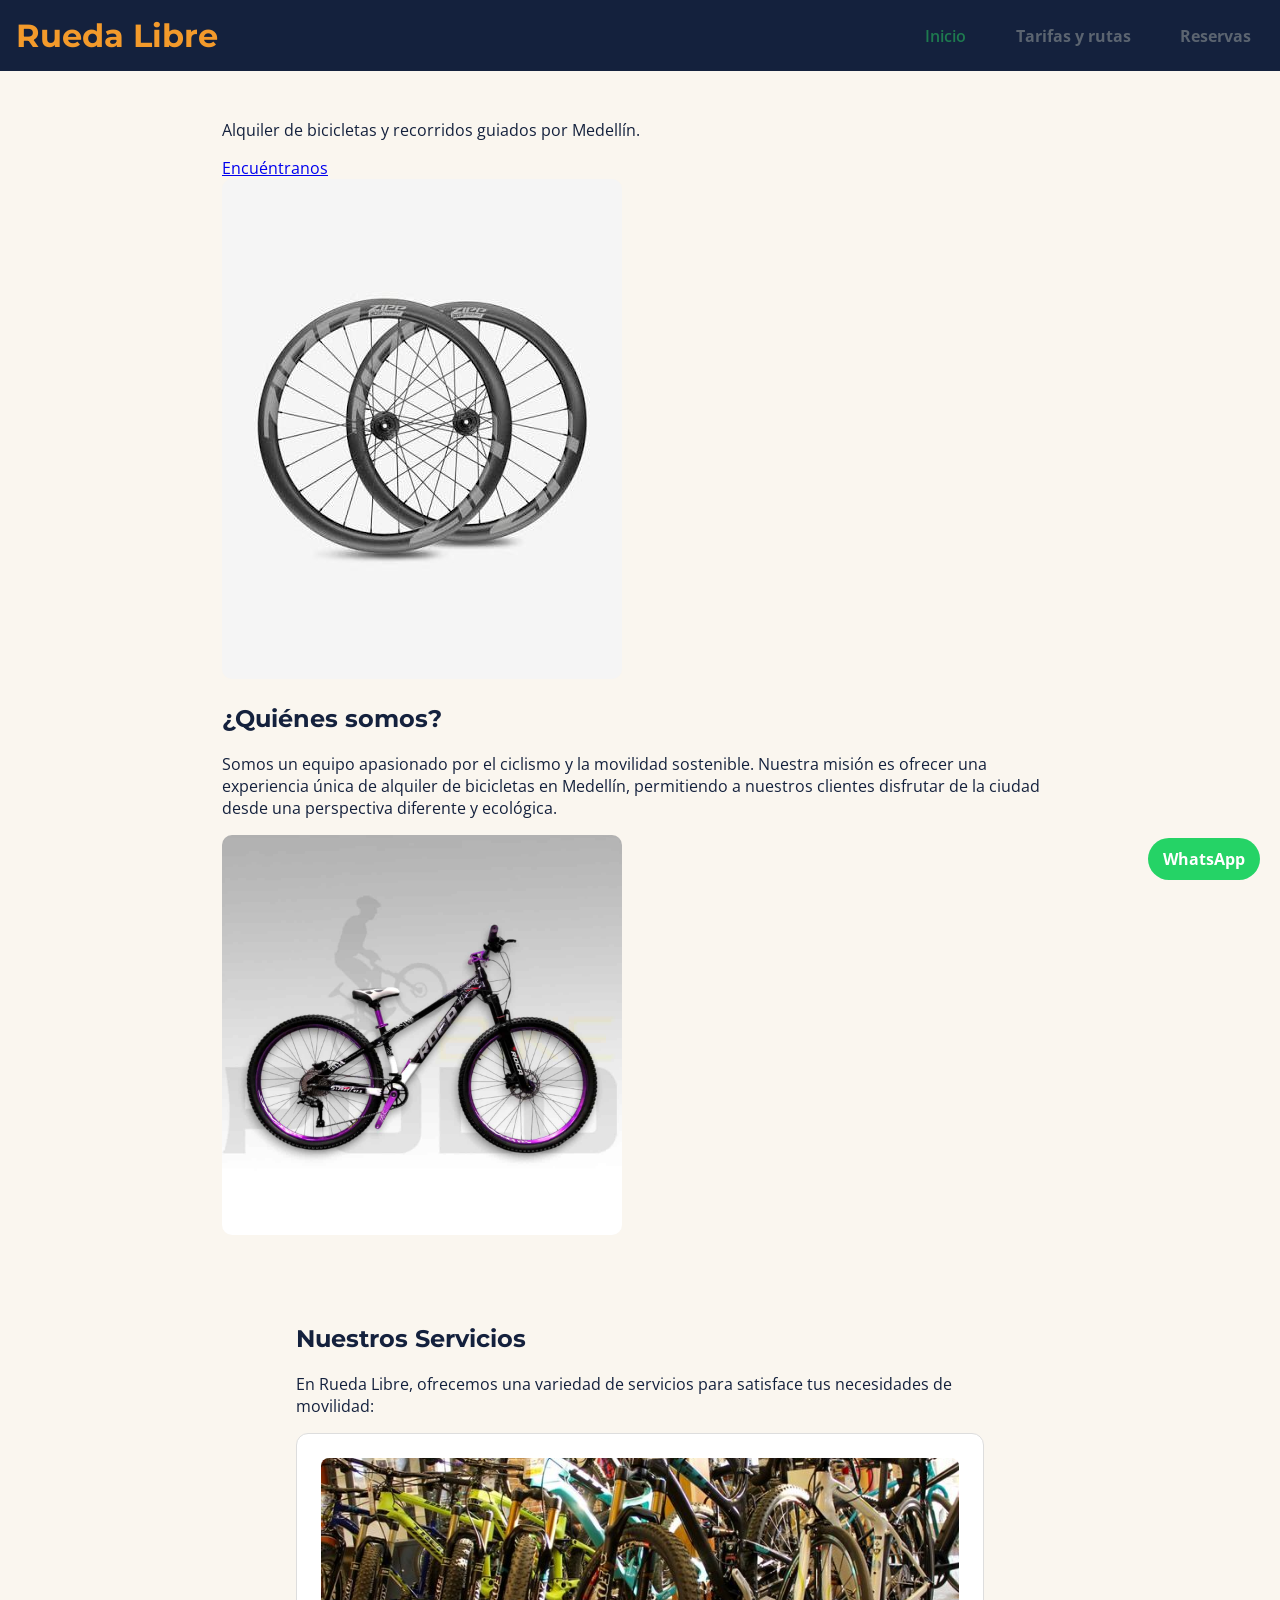
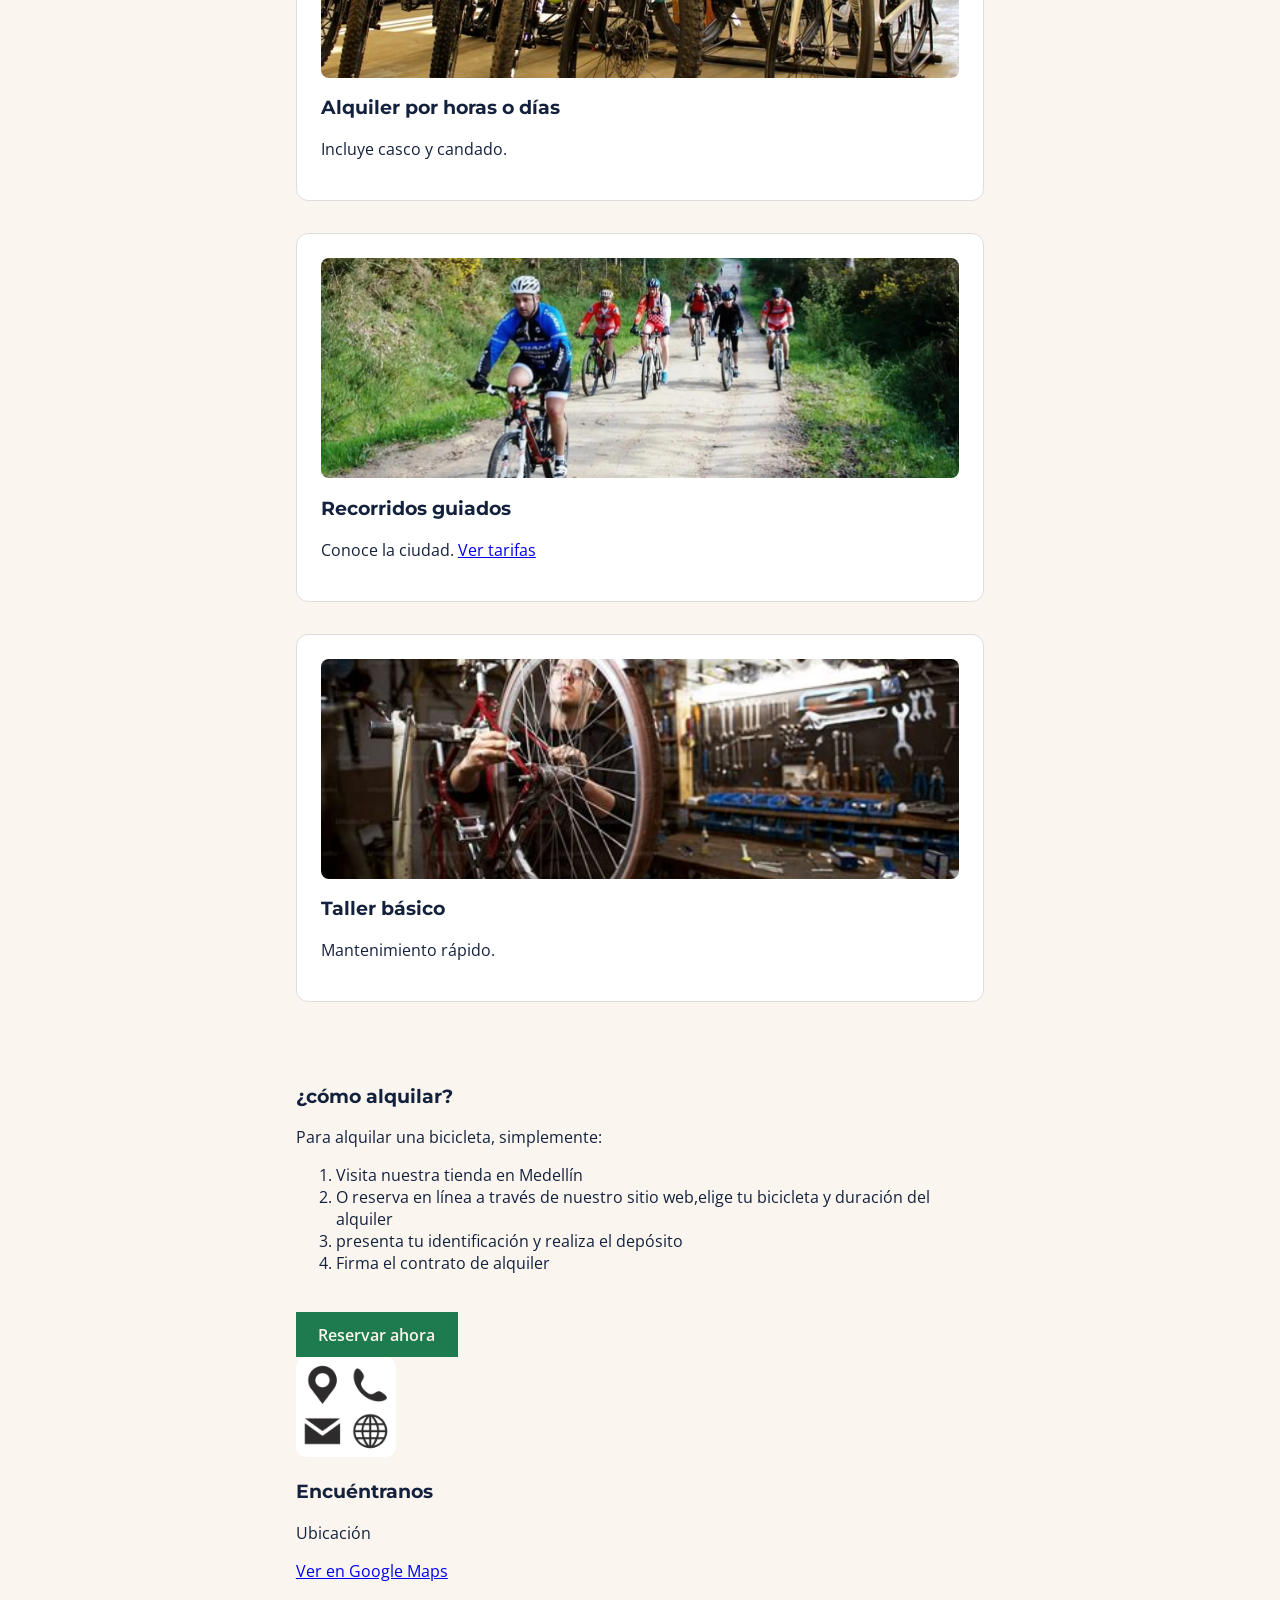
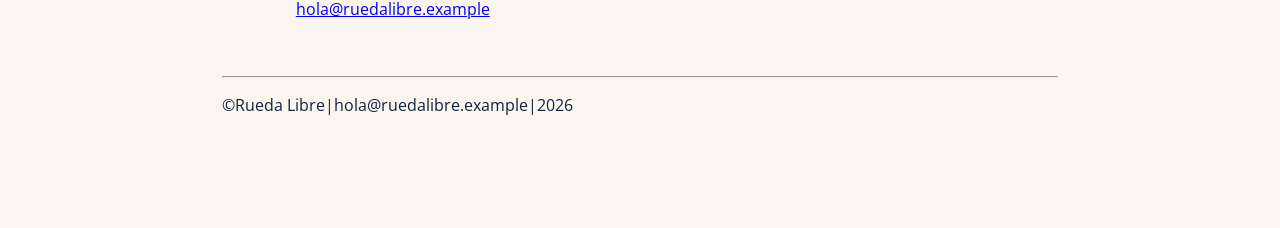
==== index.html @ 421bab82 "nuevo electricas,whatsaap" ====
<!doctype html>
<html lang="es">
  <head>
    <meta charset="UTF-8" />
    <meta name="viewport" content="width=device-width, initial-scale=1.0" />
    <title>Rueda Libre | Alquiler de bicicletas en Medellín</title>
    <link rel="preconnect" href="https://fonts.googleapis.com" />
    <link rel="preconnect" href="https://fonts.gstatic.com" crossorigin />
    <link href="https://fonts.googleapis.com/css2?family=Montserrat:wght@400;700&family=Open+Sans:wght@400;600&display=swap" rel="stylesheet" />
    <link rel="stylesheet" href="css/styles.css" />
  </head>

  <a href="https://wa.me/573000000000" class="whatsapp" target="_blank">WhatsApp</a>
  <body>
    <header>
      <h1>Rueda Libre</h1>
      <nav>
        <ul id="menu">
          <li><a href="index.html" class="activo">Inicio</a></li>
          <li><a href="paginas/tarifas.html">Tarifas y rutas</a></li>
          <li><a href="paginas/reservas.html">Reservas</a></li>
        </ul>
      </nav>
    </header>
    <main>
        
      <p>Alquiler de bicicletas y recorridos guiados por Medellín.</p>
      <a href="#encuentranos">Encuéntranos</a>
      <br />
    

      <img src="./img/images.jpeg" alt="portada de Rueda Libre" width="400" />
      <br />
      <h2>¿Quiénes somos?</h2>
      <p>
        Somos un equipo apasionado por el ciclismo y la movilidad sostenible.
        Nuestra misión es ofrecer una experiencia única de alquiler de
        bicicletas en Medellín, permitiendo a nuestros clientes disfrutar de la
        ciudad desde una perspectiva diferente y ecológica.
      </p>
      <img
        src="./img/bicicleta.jpg"
        alt="bicicletas de Rueda Libre"
        width="400">
      
<main>
  <section id="inicio">
    <h2>Nuestros Servicios</h2>
    <p>En Rueda Libre, ofrecemos una variedad de servicios para satisface tus necesidades de movilidad:</p>

    <div class="servicios">
      <article class="servicio">
        <img src="img/alquiler.jpg" alt="Alquiler" width="400"/>
        <h3>Alquiler por horas o días</h3>
        <p>Incluye casco y candado.</p>
      </article>

      <article class="servicio">
        <img src="img/ciclista.jpg" alt="Recorridos">
        <h3>Recorridos guiados</h3>
        <p>Conoce la ciudad. <a href="paginas/tarifas.html">Ver tarifas</a></p>
      </article>

      <article class="servicio">
        <img src="img/taller.jpg" alt="Taller">
        <h3>Taller básico</h3>
        <p>Mantenimiento rápido.</p>
      </article>
    </div>
    </section>

      <h3>¿cómo alquilar?</h3>
      <p>Para alquilar una bicicleta, simplemente:</p>
      <ol>
        <li>Visita nuestra tienda en Medellín</li>
        <li>
          O reserva en línea a través de nuestro sitio web,elige tu bicicleta y
          duración del alquiler
        </li>
        <li>presenta tu identificación y realiza el depósito</li>
        <li>Firma el contrato de alquiler</li>
      </ol>
      </article>
</section>
      <br />

      <a href="paginas/reservas.html" class="btn-reserva">Reservar ahora</a>
      <br />
      <img src="./img/encuentra.jpg" alt="bicicletas de Rueda Libre" width="100" />

      <h3>Encuéntranos</h3>
      <p id="encuentranos">Ubicación</p>
      <a href="https://maps.google.com/?q=Antioquia,Medellín" target="_blank"
        >Ver en Google Maps</a
      >

      <a href="mailto:hola@ruedalibre.example">
        <p>hola@ruedalibre.example</p>
      </a>
    </main>
    <hr>
    <footer>
      <p>&copy;Rueda Libre|hola@ruedalibre.example|2026</p>
    </footer>
  </body>
</html>
---- css/styles.css ----
*,
*::before,
*::after{
    box-sizing: border-box;
}
/* --- PASO 1 --- */
*,
*::before,
*::after {
  box-sizing: border-box;
}

/* --- PASO 2 --- */
main {
  max-width: 75rem;
  width: 90%;
  margin-left: auto;
  margin-right: auto;
}

#inicio {
  min-height: 40vh;
  padding-top: 2rem;
  padding-bottom: 2rem;
}

/* --- PASO 3: TARJETAS --- */
.servicios {
  display: block; /* por ahora en columna, sin flex raro */
}

.servicio {
  padding: 1.5rem;
  border: 1px solid #ddd;
  border-radius: 12px;
  margin-bottom: 2rem;
  background-color: #ffffff;
}

.servicio img {
  width: 100%;
  height: 220px; /*controlamos la altura*/
  object-fit: cover; /*para que la imagen se recorte y no se deforme*/
  display: block;
  border-radius: 8px;
  margin-bottom: 1rem;
}

/* PASO 4: TABLAS - lectura, relleno, bordes y encabezado marca */
.tabla,
table {
  width: 100%;
  border-collapse: collapse;
  margin: 2rem 0;
}

.tabla th,
.tabla td,
table th,
table td {
  padding: 1rem; /* relleno en rem - OBLIGATORIO */
  border: 1px solid #ccc; /* borde en px - OBLIGATORIO */
  text-align: left;
}

.tabla thead th,
table thead th {
  background-color: #0d2a54; /* fondo de marca - azul oscuro */
  color: #ffffff; /* blanco para contraste AAA */
  font-weight: bold;
}

.tabla tbody tr:nth-child(even),
table tbody tr:nth-child(even) {
  background-color: #f2f6ff;
}


:root{
    --verde-ruta: #1E7A4F;
    --naranja-pedal: #F39A2B;
    --azul-noche: #14213D;
    --crema: #FAF6EF;
    --gris-asfalto: #5B6470;

    --fuentes-titulos: "Montserrat", sans-serif;
    --fuentes-texto: "Open Sans", sans-serif;

    --espacios-sm: 0.5rem;
    --espacios-md: 1rem;    
    --espacios-lg: 2rem;
}
 body{
    background-color: var(--crema);
    color: var(--azul-noche);
    font-family: var(--fuentes-texto);
    margin: 0;
    padding: 0;
 }
header{
  
    background-color: var(--azul-noche);
    color: white;
    padding: var(--espacios-md);
    display: flex;
    justify-content: space-between;
    align-items: center;
}
 header h1{
    margin: 0;
color: var(--naranja-pedal);
}
nav ul{
    list-style: none;
    display: flex;
   gap: 1rem;
    margin: 0;
    padding: var(--espacios-md);
    }

    h1, h2, h3{
    font-family: var(--fuentes-titulos);
}

    nav a{
    color: white;  
    text-decoration: none;
    font-weight: bold;
    }

    main{
    padding: var(--espacios-lg);
    max-width: 900px;
    margin: 0 auto;
    }
    img{
    max-width: 100%;
    border-radius: 10px;
    }

    .boton-primario{
    background-color: var(--verde-ruta);
    color: white;
    padding: 10px 20px;
    border: none;
    border-radius: 5px;
    text-decoration: none;
    display: inline-block;
    }
    .boton-secundario{
    background-color: var(--naranja-pedal);
    color: var(--azul-noche);
    padding: 10px 20px;     
    border: none;
    border-radius: 5px;
    text-decoration: none;
    display: inline-block;
    }

    button, .btn{
        background-color: var(--verde-ruta);
        color: white;   
        padding: var(--espacios-sm) var(--espacios-md);
        border: none;   
        border-radius: 6px;
    }
    button:hover,{
        background-color: var(--naranja-pedal);
        
    }
    /*paso 1 SOSA 4*/
    #menu a {
        color: var(--gris-asfalto);
       
    }
    #menu a.activo{
        color: var(--verde-ruta);
        font-weight: 600; 
    }
    /*paso 4 -hover y focus menú*/
    #menu a:hover{
        color: var(--naranja-pedal);
        text-decoration: underline;
    }
    #menu a:focus{
        color: var(--naranja-pedal);
        outline: 2px solid var(--naranja-pedal);
        outline-offset: 3px;
    }
    /* paso 5 -botón Reservar ahora*/
    .btn-reserva{
        background-color: var(--verde-ruta);
        color: var(--crema);
        padding: 0.7em 1.4em;
        border: radius: 999px;
       text-decoration: none;
        font-weight: 600;
        display: inline-block;
    }
    .btn-reserva:hover{
        background-color: var(--naranja-pedal);
        color: var(--azul-noche);
    }
    .btn-reserva:focus{
     outline: 3px solid var(--azul-noche);
     outline-offset: 3px;
    }
    /* paso 6 -foco formulario*/
    input:focus,
    select:focus,
    textarea:focus{
        outline: 2px solid var(--verde-ruta);
        outline-offset: 2px;
        border-color: var(--verde-ruta);
    }
    /* PASO 5: FORMULARIO - etiqueta sobre campo, ancho completo, separación y botón generoso */
form {
  max-width: 35rem;
  margin: 2rem auto;
}

form .campo,
form div,
form p {
  margin-bottom: 1.5rem; /* separación entre grupos */
}

form label {
  display: block; /* etiqueta SOBRE su campo */
  margin-bottom: 0.5rem;
  font-weight: bold;
}

form input,
form select,
form textarea {
  width: 100%; /* a todo el ancho disponible */
  padding: 0.8rem;
  border: 1px solid #ccc;
  border-radius: 8px;
  box-sizing: border-box;
}

form button,
form input[type="submit"] {
  display: block;
  width: 100%;
  padding: 1rem 1.5rem; /* relleno generoso */
  background-color: #2a5db0; /* color marca */
  color: white;
  border: none;
  border-radius: 8px;
  font-size: 1.1rem;
  cursor: pointer;
  margin-top: 1rem;
}
/* PASO 6: MENÚ EN FILA */
nav ul {
  display: flex; /* valor adecuado para fila */
  gap: 1.5rem;
  list-style: none;
  padding: 0;
  margin: 0;
  flex-wrap: wrap;
}

nav li {
  display: inline-block; /* alternativa válida */
}

nav a {
  text-decoration: none;
  padding: 0.5rem 0.8rem;
  color: #0d2a54;
  font-weight: bold;
}

nav a:hover {
  color: #2a5db0;
  text-decoration: underline;
}
* { box-sizing: border-box; }

.celda-electrica{
  position: relative;
}
.celda-electrica{
  position: relative;
  padding-right: 60px; /* deja espacio para que no tape */
}
.etiqueta-nuevo{
  position: absolute;
  top: 4px;
  right: 4px;
  background: #2a5db0;
  color: white;
  padding: 2px 6px;
  border-radius: 8px;
  font-size: 0.65rem;
}
.whatsapp{
  position: fixed;
  bottom: 20px;
  right: 20px;
  background: #25D366;
  color: white;
  padding: 10px 15px;
  border-radius: 50px;
  text-decoration: none;
  font-weight: bold;
  z-index: 1000;
}
footer{
  margin-bottom: 80px;
}
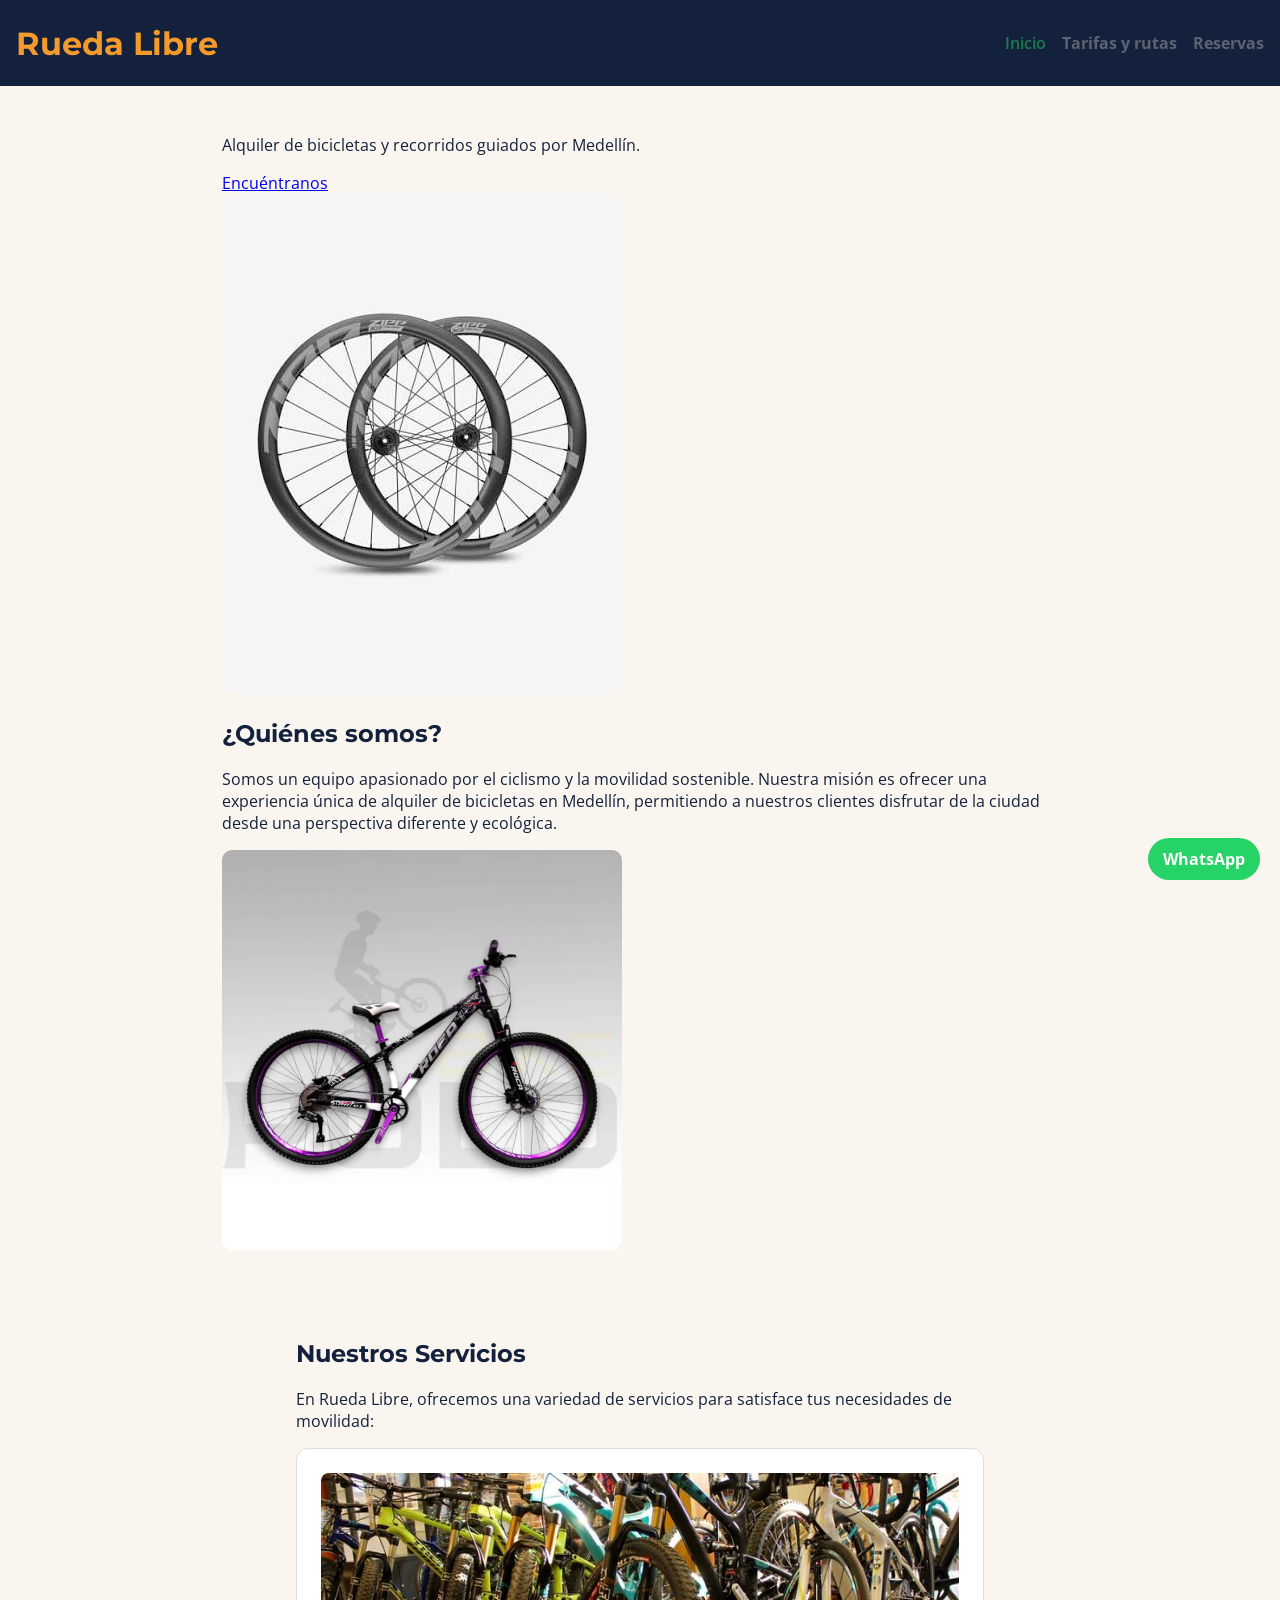
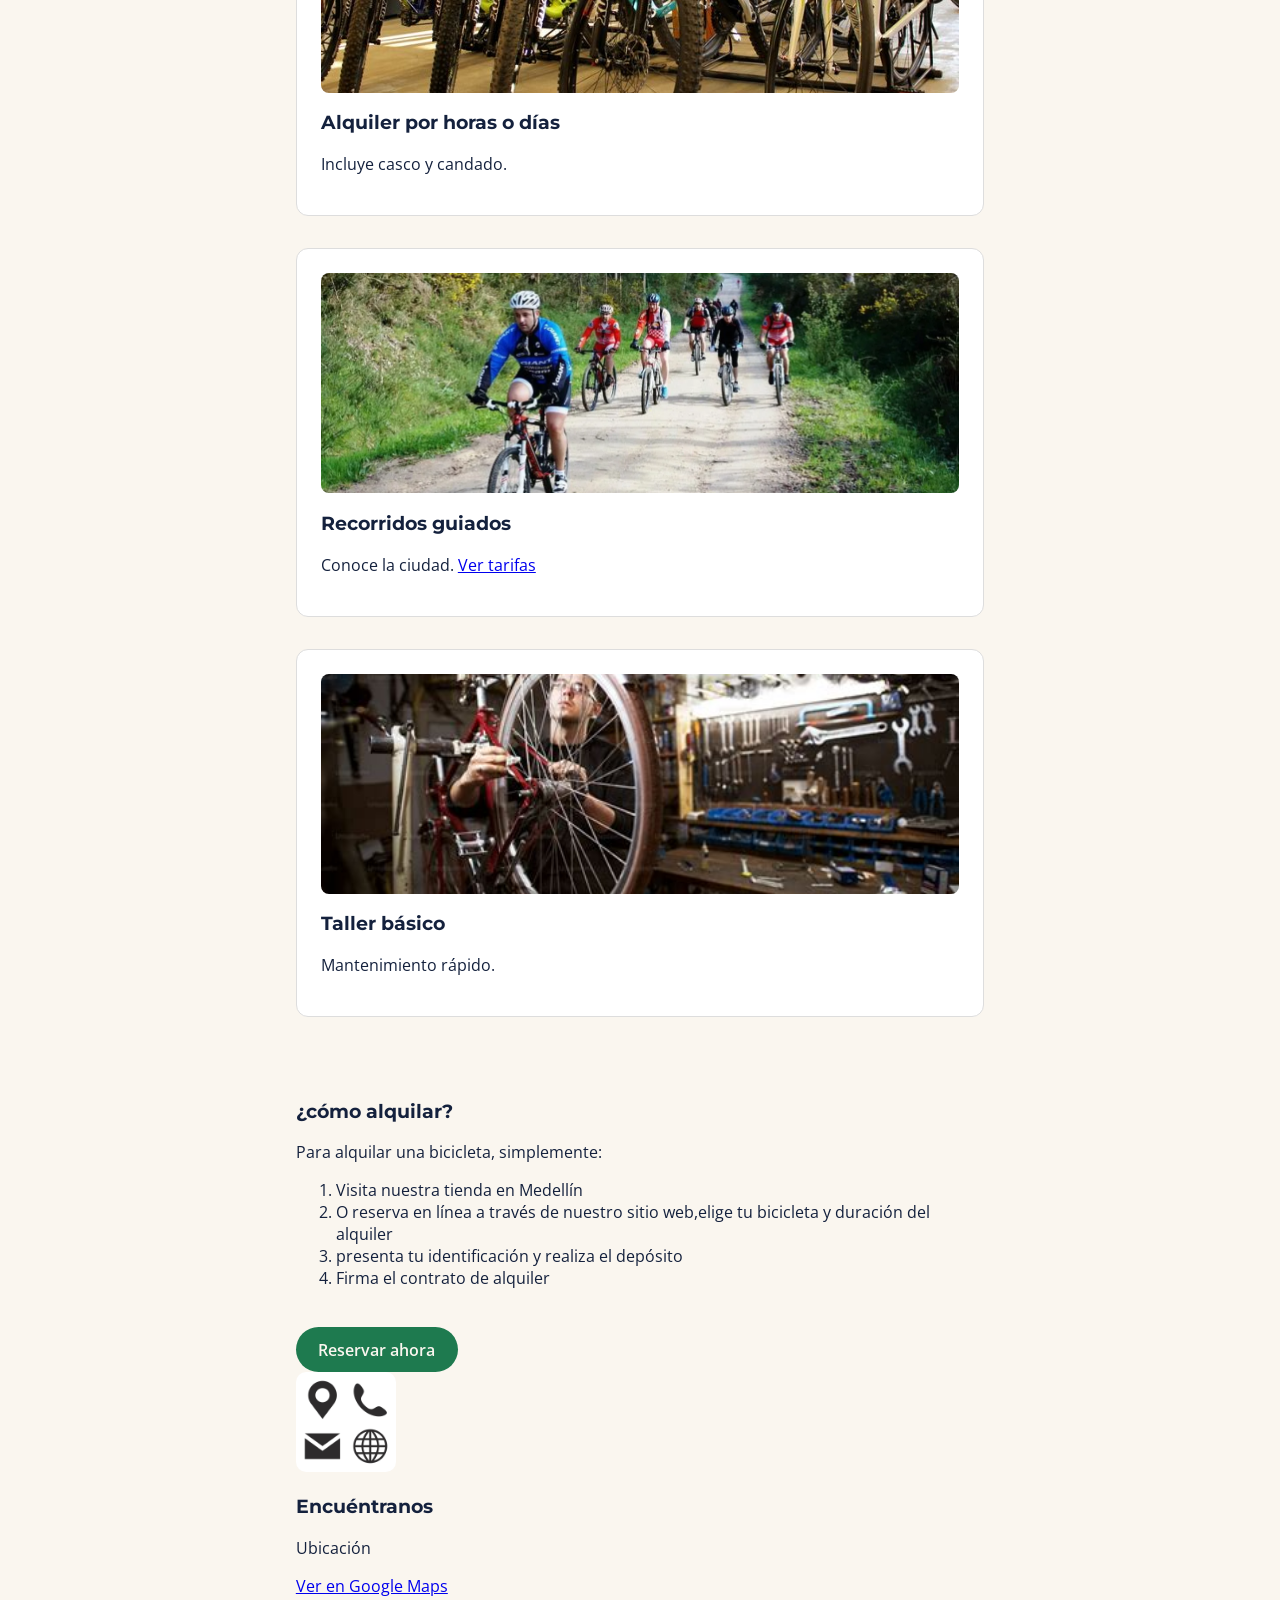
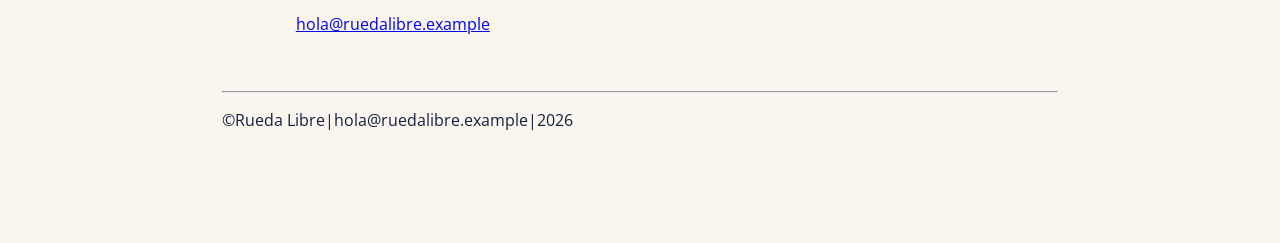
==== commit f8d2060c: "semana2" ====
--- a/index.html
+++ b/index.html
@@ -12,7 +12,7 @@
 
   <a href="https://wa.me/573000000000" class="whatsapp" target="_blank">WhatsApp</a>
   <body>
-    <header>
+    <header id="cabecera">
       <h1>Rueda Libre</h1>
       <nav>
         <ul id="menu">
--- a/css/styles.css
+++ b/css/styles.css
@@ -1,8 +1,3 @@
-*,
-*::before,
-*::after{
-    box-sizing: border-box;
-}
 /* --- PASO 1 --- */
 *,
 *::before,
@@ -75,145 +70,144 @@
   background-color: #f2f6ff;
 }
 
-
-:root{
-    --verde-ruta: #1E7A4F;
-    --naranja-pedal: #F39A2B;
-    --azul-noche: #14213D;
-    --crema: #FAF6EF;
-    --gris-asfalto: #5B6470;
-
-    --fuentes-titulos: "Montserrat", sans-serif;
-    --fuentes-texto: "Open Sans", sans-serif;
-
-    --espacios-sm: 0.5rem;
-    --espacios-md: 1rem;    
-    --espacios-lg: 2rem;
-}
- body{
-    background-color: var(--crema);
-    color: var(--azul-noche);
-    font-family: var(--fuentes-texto);
-    margin: 0;
-    padding: 0;
- }
-header{
-  
-    background-color: var(--azul-noche);
-    color: white;
-    padding: var(--espacios-md);
-    display: flex;
-    justify-content: space-between;
-    align-items: center;
-}
- header h1{
-    margin: 0;
-color: var(--naranja-pedal);
-}
-nav ul{
-    list-style: none;
-    display: flex;
-   gap: 1rem;
-    margin: 0;
-    padding: var(--espacios-md);
-    }
-
-    h1, h2, h3{
-    font-family: var(--fuentes-titulos);
-}
-
-    nav a{
-    color: white;  
-    text-decoration: none;
-    font-weight: bold;
-    }
-
-    main{
-    padding: var(--espacios-lg);
-    max-width: 900px;
-    margin: 0 auto;
-    }
-    img{
-    max-width: 100%;
-    border-radius: 10px;
-    }
-
-    .boton-primario{
-    background-color: var(--verde-ruta);
-    color: white;
-    padding: 10px 20px;
-    border: none;
-    border-radius: 5px;
-    text-decoration: none;
-    display: inline-block;
-    }
-    .boton-secundario{
-    background-color: var(--naranja-pedal);
-    color: var(--azul-noche);
-    padding: 10px 20px;     
-    border: none;
-    border-radius: 5px;
-    text-decoration: none;
-    display: inline-block;
-    }
-
-    button, .btn{
-        background-color: var(--verde-ruta);
-        color: white;   
-        padding: var(--espacios-sm) var(--espacios-md);
-        border: none;   
-        border-radius: 6px;
-    }
-    button:hover,{
-        background-color: var(--naranja-pedal);
-        
-    }
-    /*paso 1 SOSA 4*/
-    #menu a {
-        color: var(--gris-asfalto);
-       
-    }
-    #menu a.activo{
-        color: var(--verde-ruta);
-        font-weight: 600; 
-    }
-    /*paso 4 -hover y focus menú*/
-    #menu a:hover{
-        color: var(--naranja-pedal);
-        text-decoration: underline;
-    }
-    #menu a:focus{
-        color: var(--naranja-pedal);
-        outline: 2px solid var(--naranja-pedal);
-        outline-offset: 3px;
-    }
-    /* paso 5 -botón Reservar ahora*/
-    .btn-reserva{
-        background-color: var(--verde-ruta);
-        color: var(--crema);
-        padding: 0.7em 1.4em;
-        border: radius: 999px;
-       text-decoration: none;
-        font-weight: 600;
-        display: inline-block;
-    }
-    .btn-reserva:hover{
-        background-color: var(--naranja-pedal);
-        color: var(--azul-noche);
-    }
-    .btn-reserva:focus{
-     outline: 3px solid var(--azul-noche);
-     outline-offset: 3px;
-    }
-    /* paso 6 -foco formulario*/
-    input:focus,
-    select:focus,
-    textarea:focus{
-        outline: 2px solid var(--verde-ruta);
-        outline-offset: 2px;
-        border-color: var(--verde-ruta);
-    }
-    /* PASO 5: FORMULARIO - etiqueta sobre campo, ancho completo, separación y botón generoso */
+:root {
+  --verde-ruta: #1e7a4f;
+  --naranja-pedal: #f39a2b;
+  --azul-noche: #14213d;
+  --crema: #faf6ef;
+  --gris-asfalto: #5b6470;
+
+  --fuentes-titulos: "Montserrat", sans-serif;
+  --fuentes-texto: "Open Sans", sans-serif;
+
+  --espacios-sm: 0.5rem;
+  --espacios-md: 1rem;
+  --espacios-lg: 2rem;
+}
+body {
+  background-color: var(--crema);
+  color: var(--azul-noche);
+  font-family: var(--fuentes-texto);
+  margin: 0;
+  padding: 0;
+}
+header {
+  background-color: var(--azul-noche);
+  color: white;
+  padding: var(--espacios-md);
+  display: flex;
+  justify-content: space-between;
+  align-items: center;
+}
+header h1 {
+  margin: 0;
+  color: var(--naranja-pedal);
+}
+/*nav ul {
+  list-style: none;
+  display: flex;
+  gap: 1rem;
+  margin: 0;
+  padding: var(--espacios-md);
+}*/
+
+h1,
+h2,
+h3 {
+  font-family: var(--fuentes-titulos);
+}
+
+nav a {
+  color: white;
+  text-decoration: none;
+  font-weight: bold;
+}
+
+main {
+  padding: var(--espacios-lg);
+  max-width: 900px;
+  margin: 0 auto;
+}
+img {
+  max-width: 100%;
+  border-radius: 10px;
+}
+
+.boton-primario {
+  background-color: var(--verde-ruta);
+  color: white;
+  padding: 10px 20px;
+  border: none;
+  border-radius: 5px;
+  text-decoration: none;
+  display: inline-block;
+}
+.boton-secundario {
+  background-color: var(--naranja-pedal);
+  color: var(--azul-noche);
+  padding: 10px 20px;
+  border: none;
+  border-radius: 5px;
+  text-decoration: none;
+  display: inline-block;
+}
+
+button,
+.btn {
+  background-color: var(--verde-ruta);
+  color: white;
+  padding: var(--espacios-sm) var(--espacios-md);
+  border: none;
+  border-radius: 6px;
+}
+button:hover {
+  background-color: var(--naranja-pedal);
+}
+/*paso 1 SOSA 4*/
+#menu a {
+  color: var(--gris-asfalto);
+}
+#menu a.activo {
+  color: var(--verde-ruta);
+  font-weight: 600;
+}
+/*paso 4 -hover y focus menú*/
+#menu a:hover {
+  color: var(--naranja-pedal);
+  text-decoration: underline;
+}
+#menu a:focus {
+  color: var(--naranja-pedal);
+  outline: 2px solid var(--naranja-pedal);
+  outline-offset: 3px;
+}
+/* paso 5 -botón Reservar ahora*/
+.btn-reserva {
+  background-color: var(--verde-ruta);
+  color: var(--crema);
+  padding: 0.7em 1.4em;
+  border-radius: 999px;
+  text-decoration: none;
+  font-weight: 600;
+  display: inline-block;
+}
+.btn-reserva:hover {
+  background-color: var(--naranja-pedal);
+  color: var(--azul-noche);
+}
+.btn-reserva:focus {
+  outline: 3px solid var(--azul-noche);
+  outline-offset: 3px;
+}
+/* paso 6 -foco formulario*/
+input:focus,
+select:focus,
+textarea:focus {
+  outline: 2px solid var(--verde-ruta);
+  outline-offset: 2px;
+  border-color: var(--verde-ruta);
+}
+/* PASO 5: FORMULARIO - etiqueta sobre campo, ancho completo, separación y botón generoso */
 form {
   max-width: 35rem;
   margin: 2rem auto;
@@ -245,8 +239,8 @@
 form input[type="submit"] {
   display: block;
   width: 100%;
-  padding: 1rem 1.5rem; /* relleno generoso */
-  background-color: #2a5db0; /* color marca */
+  padding: 1rem 1.5rem;
+  background-color: #2a5db0;
   color: white;
   border: none;
   border-radius: 8px;
@@ -254,18 +248,19 @@
   cursor: pointer;
   margin-top: 1rem;
 }
-/* PASO 6: MENÚ EN FILA */
+/*  MENÚ EN FILA */
+
+/*
 nav ul {
-  display: flex; /* valor adecuado para fila */
+  display: flex;
   gap: 1.5rem;
   list-style: none;
   padding: 0;
   margin: 0;
   flex-wrap: wrap;
 }
-
 nav li {
-  display: inline-block; /* alternativa válida */
+  display: inline-block;
 }
 
 nav a {
@@ -279,16 +274,38 @@
   color: #2a5db0;
   text-decoration: underline;
 }
-* { box-sizing: border-box; }
-
-.celda-electrica{
+
+*/
+
+#menu {
+  display: flex;
+  flex-direction: row;
+  list-style: none;
+  gap: 1rem;
+  flex-wrap: wrap;
+}
+#menu li:hover {
+  transform: scale(1.1);
+}
+#pie {
+  display: grid;
+  grid-template-columns: repeat(auto-fit, minmax(200px, 1fr));
+
+  gap: 1.5rem;
+}
+
+* {
+  box-sizing: border-box;
+}
+
+.celda-electrica {
   position: relative;
 }
-.celda-electrica{
+.celda-electrica {
   position: relative;
-  padding-right: 60px; /* deja espacio para que no tape */
-}
-.etiqueta-nuevo{
+  padding-right: 60px;
+}
+.etiqueta-nuevo {
   position: absolute;
   top: 4px;
   right: 4px;
@@ -298,11 +315,11 @@
   border-radius: 8px;
   font-size: 0.65rem;
 }
-.whatsapp{
+.whatsapp {
   position: fixed;
   bottom: 20px;
   right: 20px;
-  background: #25D366;
+  background: #25d366;
   color: white;
   padding: 10px 15px;
   border-radius: 50px;
@@ -310,6 +327,11 @@
   font-weight: bold;
   z-index: 1000;
 }
-footer{
+footer {
   margin-bottom: 80px;
-}+}
+#cabecera {
+  display: flex;
+  flex-direction: row;
+  justify-content: space-between;
+}
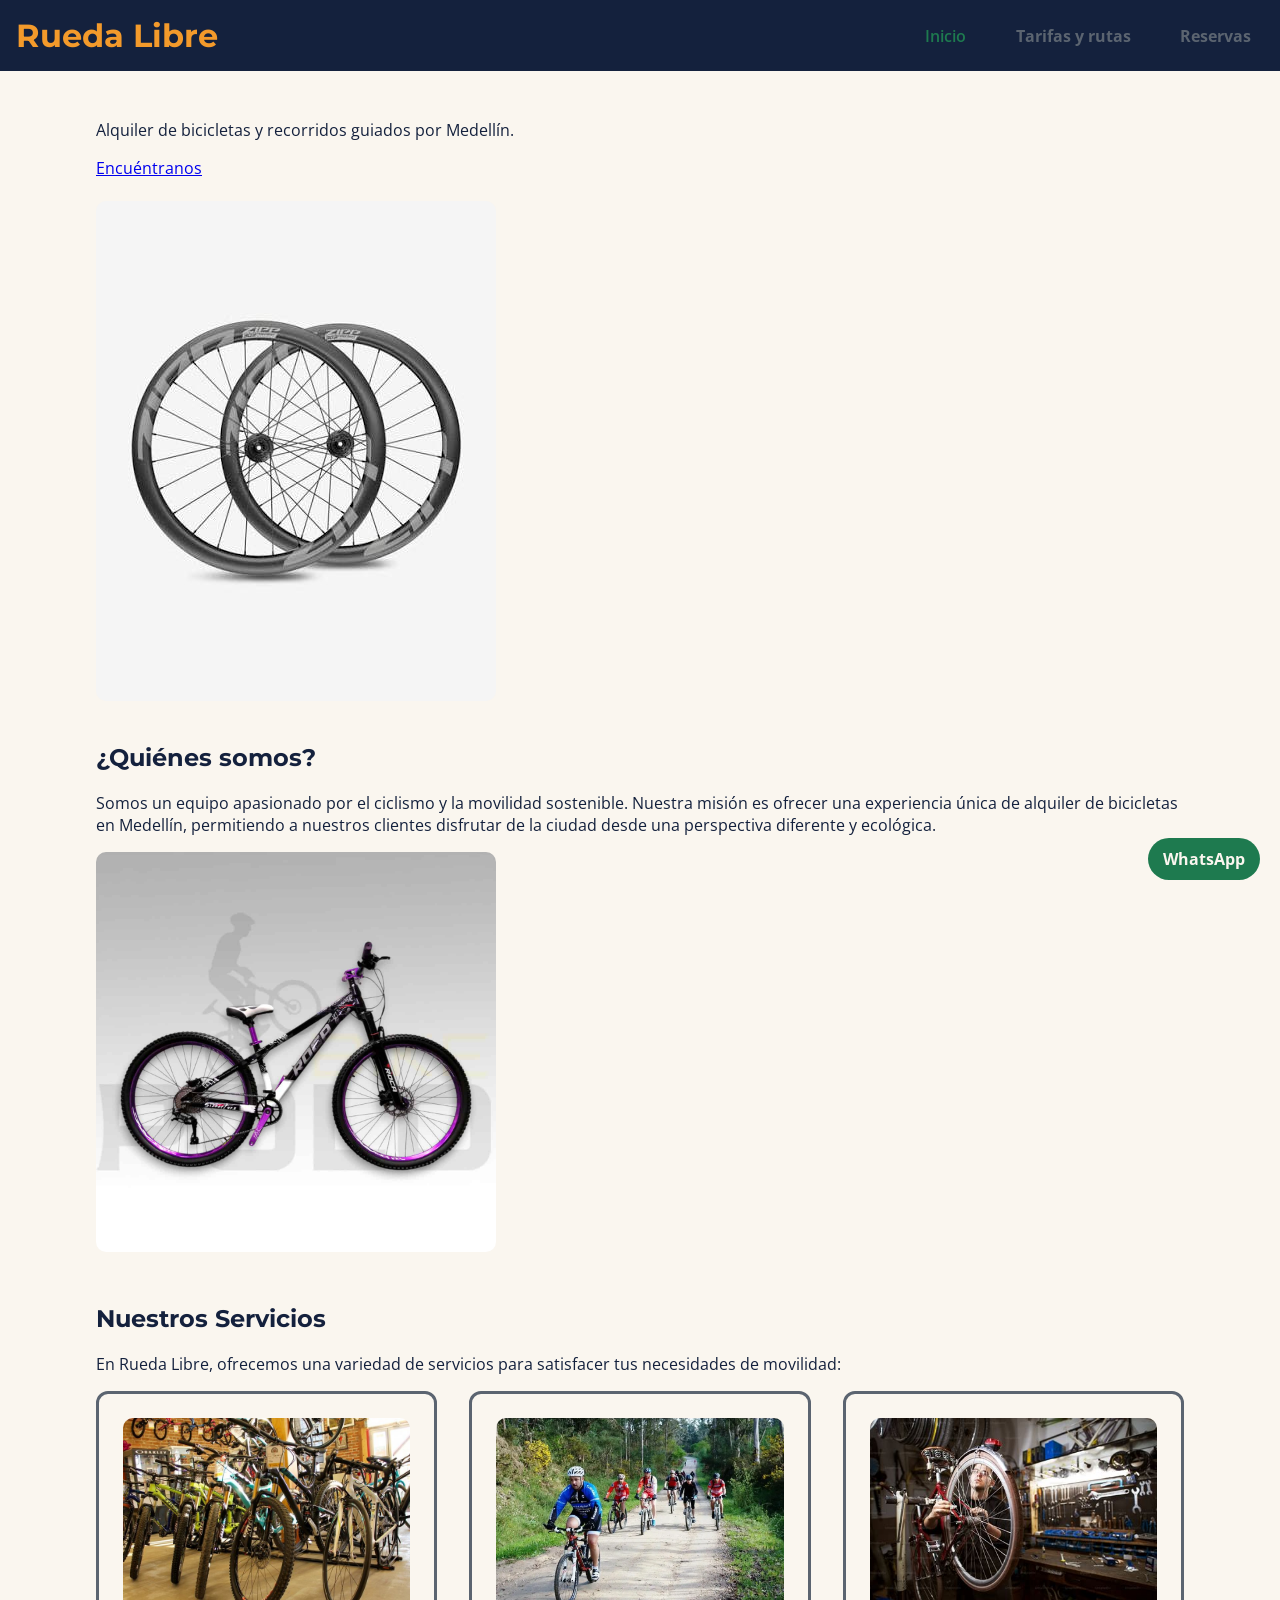
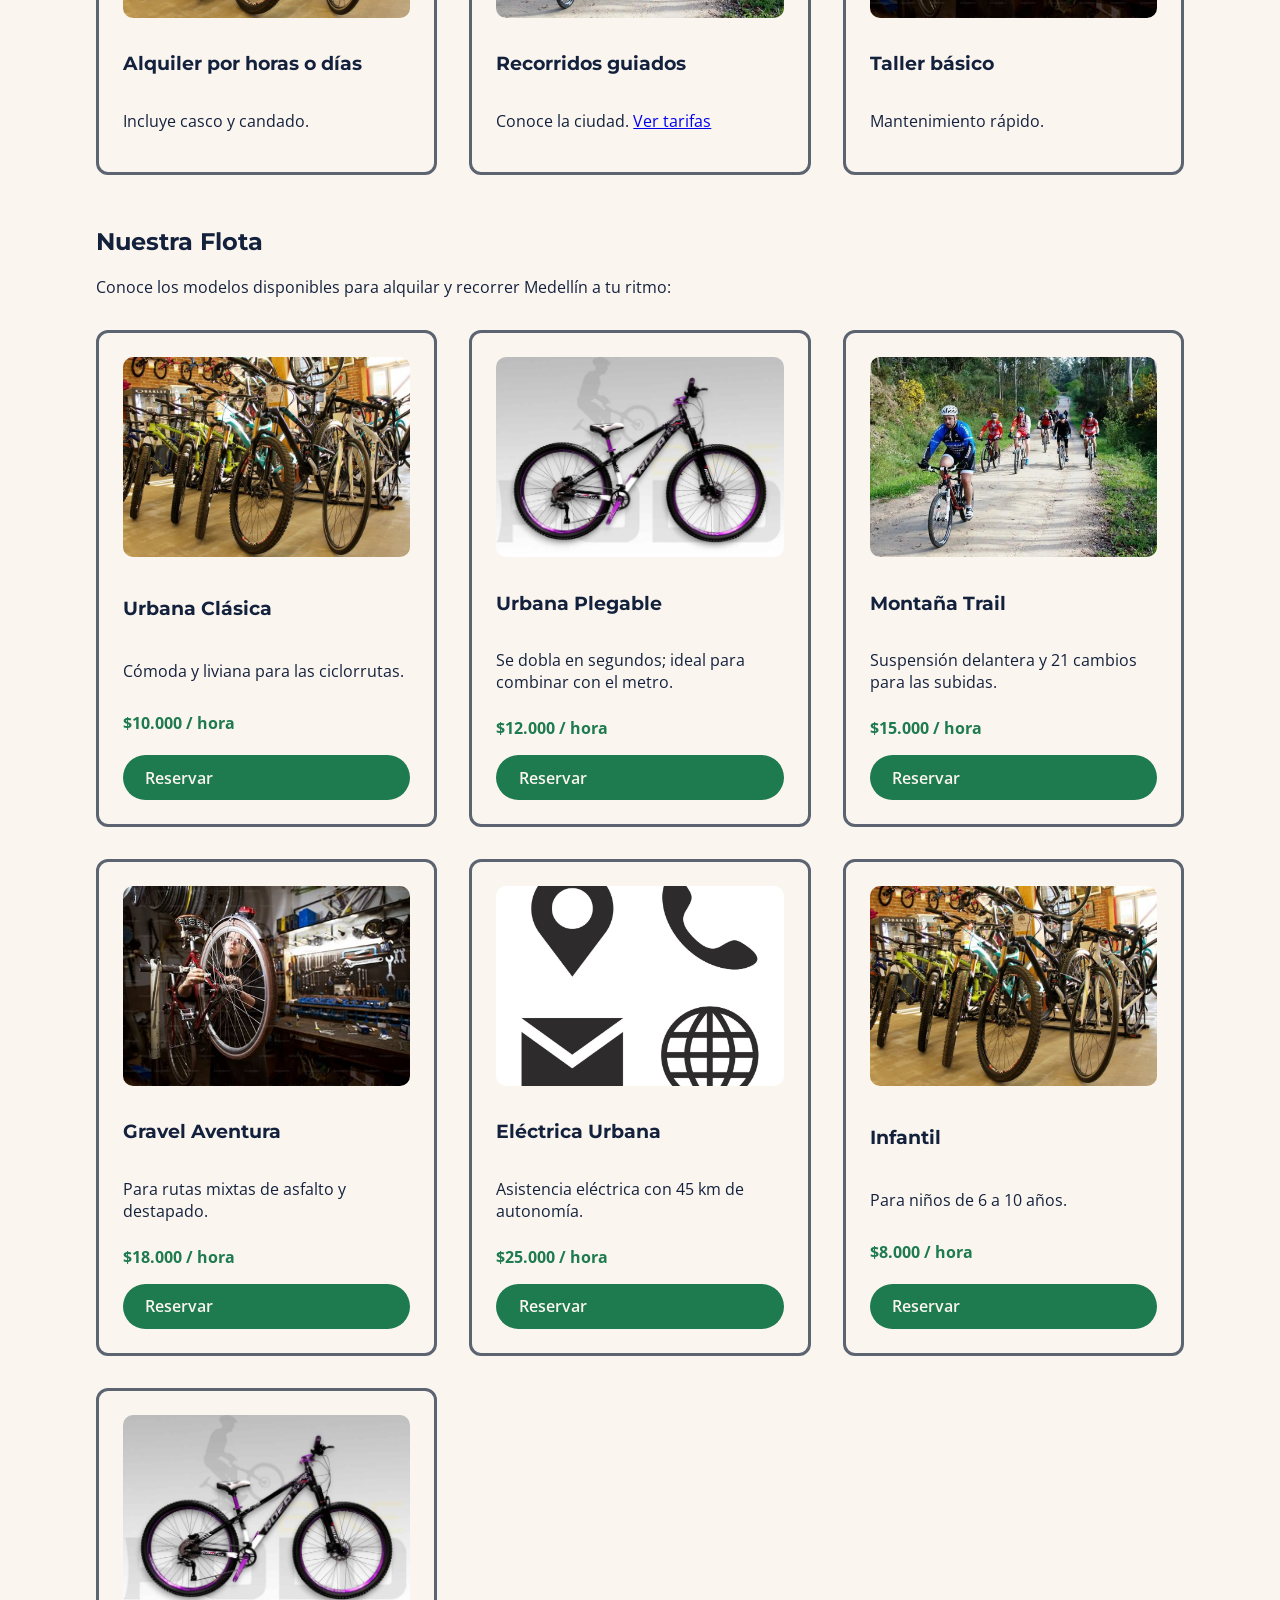
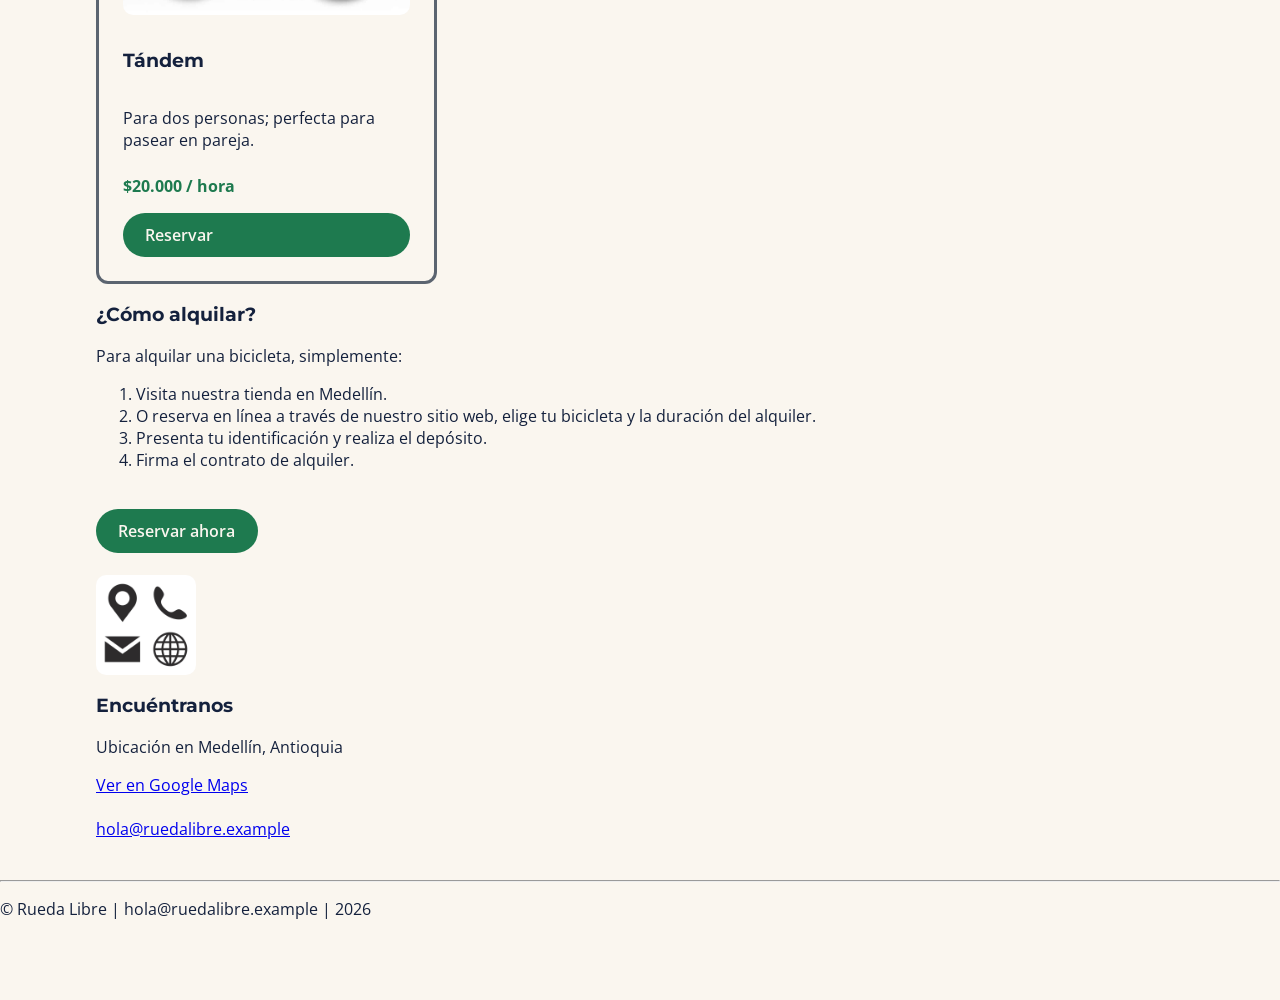
==== commit 18ea3ecb: "semana 2 act 2" ====
--- a/index.html
+++ b/index.html
@@ -4,14 +4,19 @@
     <meta charset="UTF-8" />
     <meta name="viewport" content="width=device-width, initial-scale=1.0" />
     <title>Rueda Libre | Alquiler de bicicletas en Medellín</title>
+    <!-- fuentes de google -->
     <link rel="preconnect" href="https://fonts.googleapis.com" />
     <link rel="preconnect" href="https://fonts.gstatic.com" crossorigin />
     <link href="https://fonts.googleapis.com/css2?family=Montserrat:wght@400;700&family=Open+Sans:wght@400;600&display=swap" rel="stylesheet" />
+    <!-- mis estilos -->
     <link rel="stylesheet" href="css/styles.css" />
   </head>
 
-  <a href="https://wa.me/573000000000" class="whatsapp" target="_blank">WhatsApp</a>
   <body>
+    <!-- el boton flotante de whatsapp para que quede siempre visible -->
+    <a href="https://wa.me/573000000000" class="whatsapp" target="_blank">WhatsApp</a> 
+
+    <!-- barra de navegacion principal de la pagina con flexbox -->
     <header id="cabecera">
       <h1>Rueda Libre</h1>
       <nav>
@@ -22,85 +27,160 @@
         </ul>
       </nav>
     </header>
+
+    <!-- aqui arranca todo el contenido fuerte de la pagina de inicio -->
     <main>
+      <!-- seccion de bienvenida y presentacion -->
+      <section>
+        <p>Alquiler de bicicletas y recorridos guiados por Medellín.</p>
+        <a href="#encuentranos">Encuéntranos</a>
+        <br /><br />
+
+        <img src="./img/images.jpeg" alt="portada de Rueda Libre" width="400" />
+        <br />
+
+        <h2>¿Quiénes somos?</h2>
+        <p>
+          Somos un equipo apasionado por el ciclismo y la movilidad sostenible.
+          Nuestra misión es ofrecer una experiencia única de alquiler de
+          bicicletas en Medellín, permitiendo a nuestros clientes disfrutar de la
+          ciudad desde una perspectiva diferente y ecológica.
+        </p>
         
-      <p>Alquiler de bicicletas y recorridos guiados por Medellín.</p>
-      <a href="#encuentranos">Encuéntranos</a>
-      <br />
+        <img src="./img/bicicleta.jpg" alt="bicicletas de Rueda Libre" width="400">
+      </section>
+
+      <!-- SECCIÓN 1: Los tres servicios principales en horizontal (en PC) -->
+      <section id="inicio">
+        <h2>Nuestros Servicios</h2>
+        <p>En Rueda Libre, ofrecemos una variedad de servicios para satisfacer tus necesidades de movilidad:</p>
+
+        <!-- Contenedor flex para alinear los 3 servicios principales en fila -->
+        <div class="servicios-principales">
+          <article class="servicio">
+            <img src="img/alquiler.jpg" alt="Alquiler" width="400"/>
+            <h3>Alquiler por horas o días</h3>
+            <p>Incluye casco y candado.</p>
+          </article>
+
+          <article class="servicio">
+            <img src="img/ciclista.jpg" alt="Recorridos" width="400">
+            <h3>Recorridos guiados</h3>
+            <p>Conoce la ciudad. <a href="paginas/tarifas.html">Ver tarifas</a></p>
+          </article>
+
+          <article class="servicio">
+            <img src="img/taller.jpg" alt="Taller" width="400">
+            <h3>Taller básico</h3>
+            <p>Mantenimiento rápido.</p>
+          </article>
+        </div>
+      </section>
+
+      <!-- SECCIÓN 2: La nueva flota de 7 modelos en cuadrícula (Grid) abajo -->
+      <section>
+        <h2>Nuestra Flota</h2>
+        <p>Conoce los modelos disponibles para alquilar y recorrer Medellín a tu ritmo:</p>
+
+        <div class="flota-grid">
+          <!-- Tarjeta 1 -->
+          <article class="servicio">
+            <img src="img/alquiler.jpg" alt="Urbana Clásica" width="400"/>
+            <h3>Urbana Clásica</h3>
+            <p>Cómoda y liviana para las ciclorrutas.</p>
+            <p class="precio">$10.000 / hora</p>
+            <a href="paginas/reservas.html" class="btn-reserva">Reservar</a>
+          </article>
+
+          <!-- Tarjeta 2 -->
+          <article class="servicio">
+            <img src="img/bicicleta.jpg" alt="Urbana Plegable" width="400">
+            <h3>Urbana Plegable</h3>
+            <p>Se dobla en segundos; ideal para combinar con el metro.</p>
+            <p class="precio">$12.000 / hora</p>
+            <a href="paginas/reservas.html" class="btn-reserva">Reservar</a>
+          </article>
+
+          <!-- Tarjeta 3 -->
+          <article class="servicio">
+            <img src="img/ciclista.jpg" alt="Montaña Trail" width="400">
+            <h3>Montaña Trail</h3>
+            <p>Suspensión delantera y 21 cambios para las subidas.</p>
+            <p class="precio">$15.000 / hora</p>
+            <a href="paginas/reservas.html" class="btn-reserva">Reservar</a>
+          </article>
+
+          <!-- Tarjeta 4 -->
+          <article class="servicio">
+            <img src="img/taller.jpg" alt="Gravel Aventura" width="400">
+            <h3>Gravel Aventura</h3>
+            <p>Para rutas mixtas de asfalto y destapado.</p>
+            <p class="precio">$18.000 / hora</p>
+            <a href="paginas/reservas.html" class="btn-reserva">Reservar</a>
+          </article>
+
+          <!-- Tarjeta 5 -->
+          <article class="servicio">
+            <img src="img/encuentra.jpg" alt="Eléctrica Urbana" width="400">
+            <h3>Eléctrica Urbana</h3>
+            <p>Asistencia eléctrica con 45 km de autonomía.</p>
+            <p class="precio">$25.000 / hora</p>
+            <a href="paginas/reservas.html" class="btn-reserva">Reservar</a>
+          </article>
+
+          <!-- Tarjeta 6 -->
+          <article class="servicio">
+            <img src="img/alquiler.jpg" alt="Infantil" width="400">
+            <h3>Infantil</h3>
+            <p>Para niños de 6 a 10 años.</p>
+            <p class="precio">$8.000 / hora</p>
+            <a href="paginas/reservas.html" class="btn-reserva">Reservar</a>
+          </article>
+
+          <!-- Tarjeta 7: El modelo Tándem -->
+          <article class="servicio">
+            <img src="img/bicicleta.jpg" alt="Tándem" width="400">
+            <h3>Tándem</h3>
+            <p>Para dos personas; perfecta para pasear en pareja.</p>
+            <p class="precio">$20.000 / hora</p>
+            <a href="paginas/reservas.html" class="btn-reserva">Reservar</a>
+          </article>
+        </div>
+      </section>
+
+      <!-- los pasos rapidos para que la gente sepa que hacer -->
+      <section>
+        <h3>¿Cómo alquilar?</h3>
+        <p>Para alquilar una bicicleta, simplemente:</p>
+        <ol>
+          <li>Visita nuestra tienda en Medellín.</li>
+          <li>O reserva en línea a través de nuestro sitio web, elige tu bicicleta y la duración del alquiler.</li>
+          <li>Presenta tu identificación y realiza el depósito.</li>
+          <li>Firma el contrato de alquiler.</li>
+        </ol>
+        
+        <br />
+        <a href="paginas/reservas.html" class="btn-reserva">Reservar ahora</a>
+        <br /><br />
+        
+        <img src="./img/encuentra.jpg" alt="bicicletas de Rueda Libre" width="100" />
+      </section>
+
+      <!-- la seccion final con el mapa y el correo -->
+      <section id="encuentranos">
+        <h3>Encuéntranos</h3>
+        <p>Ubicación en Medellín, Antioquia</p>
+        <a href="https://maps.google.com/?q=Antioquia,Medellín" target="_blank">Ver en Google Maps</a>
+        <br /><br />
+        <a href="mailto:hola@ruedalibre.example">hola@ruedalibre.example</a>
+      </section>
+    </main>
+
+    <hr>
     
-
-      <img src="./img/images.jpeg" alt="portada de Rueda Libre" width="400" />
-      <br />
-      <h2>¿Quiénes somos?</h2>
-      <p>
-        Somos un equipo apasionado por el ciclismo y la movilidad sostenible.
-        Nuestra misión es ofrecer una experiencia única de alquiler de
-        bicicletas en Medellín, permitiendo a nuestros clientes disfrutar de la
-        ciudad desde una perspectiva diferente y ecológica.
-      </p>
-      <img
-        src="./img/bicicleta.jpg"
-        alt="bicicletas de Rueda Libre"
-        width="400">
-      
-<main>
-  <section id="inicio">
-    <h2>Nuestros Servicios</h2>
-    <p>En Rueda Libre, ofrecemos una variedad de servicios para satisface tus necesidades de movilidad:</p>
-
-    <div class="servicios">
-      <article class="servicio">
-        <img src="img/alquiler.jpg" alt="Alquiler" width="400"/>
-        <h3>Alquiler por horas o días</h3>
-        <p>Incluye casco y candado.</p>
-      </article>
-
-      <article class="servicio">
-        <img src="img/ciclista.jpg" alt="Recorridos">
-        <h3>Recorridos guiados</h3>
-        <p>Conoce la ciudad. <a href="paginas/tarifas.html">Ver tarifas</a></p>
-      </article>
-
-      <article class="servicio">
-        <img src="img/taller.jpg" alt="Taller">
-        <h3>Taller básico</h3>
-        <p>Mantenimiento rápido.</p>
-      </article>
-    </div>
-    </section>
-
-      <h3>¿cómo alquilar?</h3>
-      <p>Para alquilar una bicicleta, simplemente:</p>
-      <ol>
-        <li>Visita nuestra tienda en Medellín</li>
-        <li>
-          O reserva en línea a través de nuestro sitio web,elige tu bicicleta y
-          duración del alquiler
-        </li>
-        <li>presenta tu identificación y realiza el depósito</li>
-        <li>Firma el contrato de alquiler</li>
-      </ol>
-      </article>
-</section>
-      <br />
-
-      <a href="paginas/reservas.html" class="btn-reserva">Reservar ahora</a>
-      <br />
-      <img src="./img/encuentra.jpg" alt="bicicletas de Rueda Libre" width="100" />
-
-      <h3>Encuéntranos</h3>
-      <p id="encuentranos">Ubicación</p>
-      <a href="https://maps.google.com/?q=Antioquia,Medellín" target="_blank"
-        >Ver en Google Maps</a
-      >
-
-      <a href="mailto:hola@ruedalibre.example">
-        <p>hola@ruedalibre.example</p>
-      </a>
-    </main>
-    <hr>
+    <!-- pie de pagina sencillito -->
     <footer>
-      <p>&copy;Rueda Libre|hola@ruedalibre.example|2026</p>
+      <p>&copy; Rueda Libre | hola@ruedalibre.example | 2026</p>
     </footer>
   </body>
-</html>
+</html>
--- a/css/styles.css
+++ b/css/styles.css
@@ -1,75 +1,6 @@
-/* --- PASO 1 --- */
-*,
-*::before,
-*::after {
-  box-sizing: border-box;
-}
-
-/* --- PASO 2 --- */
-main {
-  max-width: 75rem;
-  width: 90%;
-  margin-left: auto;
-  margin-right: auto;
-}
-
-#inicio {
-  min-height: 40vh;
-  padding-top: 2rem;
-  padding-bottom: 2rem;
-}
-
-/* --- PASO 3: TARJETAS --- */
-.servicios {
-  display: block; /* por ahora en columna, sin flex raro */
-}
-
-.servicio {
-  padding: 1.5rem;
-  border: 1px solid #ddd;
-  border-radius: 12px;
-  margin-bottom: 2rem;
-  background-color: #ffffff;
-}
-
-.servicio img {
-  width: 100%;
-  height: 220px; /*controlamos la altura*/
-  object-fit: cover; /*para que la imagen se recorte y no se deforme*/
-  display: block;
-  border-radius: 8px;
-  margin-bottom: 1rem;
-}
-
-/* PASO 4: TABLAS - lectura, relleno, bordes y encabezado marca */
-.tabla,
-table {
-  width: 100%;
-  border-collapse: collapse;
-  margin: 2rem 0;
-}
-
-.tabla th,
-.tabla td,
-table th,
-table td {
-  padding: 1rem; /* relleno en rem - OBLIGATORIO */
-  border: 1px solid #ccc; /* borde en px - OBLIGATORIO */
-  text-align: left;
-}
-
-.tabla thead th,
-table thead th {
-  background-color: #0d2a54; /* fondo de marca - azul oscuro */
-  color: #ffffff; /* blanco para contraste AAA */
-  font-weight: bold;
-}
-
-.tabla tbody tr:nth-child(even),
-table tbody tr:nth-child(even) {
-  background-color: #f2f6ff;
-}
-
+/* =========================================
+   1. CONFIGURACIÓN GLOBAL Y VARIABLES (:root)
+   ========================================= */
 :root {
   --verde-ruta: #1e7a4f;
   --naranja-pedal: #f39a2b;
@@ -84,6 +15,14 @@
   --espacios-md: 1rem;
   --espacios-lg: 2rem;
 }
+
+/* reseteo universal para asegurar las medidas exactas */
+*,
+*::before,
+*::after {
+  box-sizing: border-box;
+}
+
 body {
   background-color: var(--crema);
   color: var(--azul-noche);
@@ -91,97 +30,207 @@
   margin: 0;
   padding: 0;
 }
-header {
+
+h1, h2, h3 {
+  font-family: var(--fuentes-titulos);
+}
+
+img {
+  max-width: 100%;
+  border-radius: 10px;
+  display: block;
+}
+
+main {
+  max-width: 75rem; 
+  width: 90%;
+  margin: 0 auto;
+  padding: var(--espacios-lg);
+}
+
+
+/* =========================================
+   2. ENCABEZADO Y NAVEGACIÓN (FLEXBOX)
+   ========================================= */
+header,
+#cabecera {
   background-color: var(--azul-noche);
-  color: white;
+  color: var(--crema);
   padding: var(--espacios-md);
   display: flex;
+  flex-direction: row;
   justify-content: space-between;
   align-items: center;
-}
+  flex-wrap: wrap;
+}
+
 header h1 {
   margin: 0;
   color: var(--naranja-pedal);
 }
-/*nav ul {
+
+/* Contenedor flexible del menú con gap y flex-wrap */
+#menu {
+  display: flex;
+  flex-direction: row;
   list-style: none;
-  display: flex;
-  gap: 1rem;
+  gap: 1.5rem;
+  flex-wrap: wrap;
   margin: 0;
-  padding: var(--espacios-md);
-}*/
-
-h1,
-h2,
-h3 {
-  font-family: var(--fuentes-titulos);
-}
-
-nav a {
-  color: white;
-  text-decoration: none;
-  font-weight: bold;
-}
-
-main {
-  padding: var(--espacios-lg);
-  max-width: 900px;
-  margin: 0 auto;
-}
-img {
-  max-width: 100%;
-  border-radius: 10px;
-}
-
-.boton-primario {
-  background-color: var(--verde-ruta);
-  color: white;
-  padding: 10px 20px;
-  border: none;
-  border-radius: 5px;
-  text-decoration: none;
-  display: inline-block;
-}
-.boton-secundario {
-  background-color: var(--naranja-pedal);
-  color: var(--azul-noche);
-  padding: 10px 20px;
-  border: none;
-  border-radius: 5px;
-  text-decoration: none;
-  display: inline-block;
-}
-
-button,
-.btn {
-  background-color: var(--verde-ruta);
-  color: white;
-  padding: var(--espacios-sm) var(--espacios-md);
-  border: none;
-  border-radius: 6px;
-}
-button:hover {
-  background-color: var(--naranja-pedal);
-}
-/*paso 1 SOSA 4*/
+  padding: 0;
+}
+
 #menu a {
   color: var(--gris-asfalto);
-}
+  text-decoration: none;
+  font-weight: bold;
+  padding: 0.5rem 0.8rem;
+}
+
+/* estado de la pagina actual en el menu */
 #menu a.activo {
   color: var(--verde-ruta);
   font-weight: 600;
 }
-/*paso 4 -hover y focus menú*/
+
 #menu a:hover {
   color: var(--naranja-pedal);
   text-decoration: underline;
 }
+
 #menu a:focus {
   color: var(--naranja-pedal);
   outline: 2px solid var(--naranja-pedal);
   outline-offset: 3px;
 }
-/* paso 5 -botón Reservar ahora*/
+
+#menu li:hover {
+  transform: scale(1.05);
+}
+
+
+/* =========================================
+   3. SECCIONES Y TARJETAS (SERVICIOS Y FLOTA)
+   ========================================= */
+#inicio {
+  min-height: 40vh;
+  padding-top: var(--espacios-lg);
+  padding-bottom: var(--espacios-lg);
+}
+
+/* Contenedor flex para alinear los 3 servicios principales en horizontal en PC */
+.servicios-principales {
+  display: flex;
+  flex-direction: row;
+  flex-wrap: wrap;
+  gap: 2rem;
+  justify-content: space-between;
+}
+
+.servicios-principales .servicio {
+  flex: 1 1 300px;
+}
+
+/* Cuadrícula adaptable para los 7 modelos de la flota con Grid */
+.flota-grid {
+  display: grid;
+  grid-template-columns: repeat(auto-fit, minmax(280px, 1fr));
+  gap: 2rem;
+  margin-top: 2rem;
+}
+
+/* Estilo general de las tarjetas en formato flexible para alinear el contenido al fondo */
+.servicio {
+  display: flex;
+  flex-direction: column;
+  justify-content: space-between;
+  padding: 1.5rem;
+  border: 3px solid var(--gris-asfalto);
+  border-radius: 12px;
+  background-color: var(--crema);
+}
+
+/* Control estricto de la imagen para que llene la tarjeta de lado a lado con bordes redondeados */
+.servicio img {
+  width: 100%;
+  height: 200px;
+  object-fit: cover;
+  display: block;
+  border-radius: 10px;
+  margin-bottom: 1rem;
+}
+
+/* Estilo para los precios dentro de la flota */
+.servicio .precio {
+  font-weight: bold;
+  color: var(--verde-ruta);
+  margin: 0.5rem 0 1rem 0;
+}
+
+
+/* =========================================
+   4. TABLAS (Tarifas y Rutas)
+   ========================================= */
+.tabla,
+table {
+  width: 100%;
+  border-collapse: collapse;
+  margin: 2rem 0;
+}
+
+.tabla th,
+.tabla td,
+table th,
+table td {
+  padding: 1rem;
+  border: 1px solid var(--gris-asfalto);
+  text-align: left;
+}
+
+.tabla thead th,
+table thead th {
+  background-color: var(--azul-noche);
+  color: var(--crema);
+  font-weight: bold;
+}
+
+.tabla tbody tr:nth-child(even),
+table tbody tr:nth-child(even) {
+  background-color: var(--crema);
+}
+
+
+/* =========================================
+   5. BOTONES Y COMPONENTES
+   ========================================= */
+.boton-primario,
+button,
+.btn {
+  background-color: var(--verde-ruta);
+  color: var(--crema);
+  padding: 10px 20px;
+  border: none;
+  border-radius: 5px;
+  text-decoration: none;
+  display: inline-block;
+  cursor: pointer;
+}
+
+.boton-secundario {
+  background-color: var(--naranja-pedal);
+  color: var(--azul-noche);
+  padding: 10px 20px;
+  border: none;
+  border-radius: 5px;
+  text-decoration: none;
+  display: inline-block;
+}
+
+button:hover,
+.btn:hover {
+  background-color: var(--naranja-pedal);
+}
+
 .btn-reserva {
   background-color: var(--verde-ruta);
   color: var(--crema);
@@ -191,15 +240,71 @@
   font-weight: 600;
   display: inline-block;
 }
+
 .btn-reserva:hover {
   background-color: var(--naranja-pedal);
   color: var(--azul-noche);
 }
+
 .btn-reserva:focus {
   outline: 3px solid var(--azul-noche);
   outline-offset: 3px;
 }
-/* paso 6 -foco formulario*/
+
+
+/* =========================================
+   6. FORMULARIOS (Página de Reservas)
+   ========================================= */
+form {
+  max-width: 35rem;
+  margin: 2rem auto;
+}
+
+form fieldset {
+  border: 2px solid var(--gris-asfalto);
+  border-radius: 8px;
+  padding: 1.5rem;
+  margin-bottom: 1.5rem;
+  background-color: var(--crema);
+}
+
+form legend {
+  font-weight: bold;
+  color: var(--azul-noche);
+  padding: 0 0.5rem;
+}
+
+form .campo,
+form div,
+form p {
+  margin-bottom: 1.5rem;
+}
+
+form label {
+  display: block;
+  margin-bottom: 0.5rem;
+  font-weight: bold;
+}
+
+form input,
+form select,
+form textarea {
+  width: 100%;
+  padding: 0.8rem;
+  border: 1px solid var(--gris-asfalto);
+  border-radius: 8px;
+  box-sizing: border-box;
+  background-color: var(--crema);
+  color: var(--azul-noche);
+}
+
+/* ajuste para que los radios y checkboxes no se estiren al 100% */
+form input[type="radio"],
+form input[type="checkbox"] {
+  width: auto;
+  margin-right: 0.5rem;
+}
+
 input:focus,
 select:focus,
 textarea:focus {
@@ -207,131 +312,86 @@
   outline-offset: 2px;
   border-color: var(--verde-ruta);
 }
-/* PASO 5: FORMULARIO - etiqueta sobre campo, ancho completo, separación y botón generoso */
-form {
-  max-width: 35rem;
-  margin: 2rem auto;
-}
-
-form .campo,
-form div,
-form p {
-  margin-bottom: 1.5rem; /* separación entre grupos */
-}
-
-form label {
-  display: block; /* etiqueta SOBRE su campo */
-  margin-bottom: 0.5rem;
-  font-weight: bold;
-}
-
-form input,
-form select,
-form textarea {
-  width: 100%; /* a todo el ancho disponible */
-  padding: 0.8rem;
-  border: 1px solid #ccc;
-  border-radius: 8px;
-  box-sizing: border-box;
-}
 
 form button,
 form input[type="submit"] {
   display: block;
   width: 100%;
   padding: 1rem 1.5rem;
-  background-color: #2a5db0;
-  color: white;
+  background-color: var(--verde-ruta);
+  color: var(--crema);
   border: none;
   border-radius: 8px;
   font-size: 1.1rem;
   cursor: pointer;
   margin-top: 1rem;
 }
-/*  MENÚ EN FILA */
-
-/*
-nav ul {
-  display: flex;
-  gap: 1.5rem;
-  list-style: none;
-  padding: 0;
-  margin: 0;
-  flex-wrap: wrap;
-}
-nav li {
-  display: inline-block;
-}
-
-nav a {
-  text-decoration: none;
-  padding: 0.5rem 0.8rem;
-  color: #0d2a54;
-  font-weight: bold;
-}
-
-nav a:hover {
-  color: #2a5db0;
-  text-decoration: underline;
-}
-
-*/
-
-#menu {
-  display: flex;
-  flex-direction: row;
-  list-style: none;
-  gap: 1rem;
-  flex-wrap: wrap;
-}
-#menu li:hover {
-  transform: scale(1.1);
-}
-#pie {
-  display: grid;
-  grid-template-columns: repeat(auto-fit, minmax(200px, 1fr));
-
-  gap: 1.5rem;
-}
-
-* {
-  box-sizing: border-box;
-}
-
-.celda-electrica {
-  position: relative;
-}
+
+
+/* =========================================
+   7. UTILIDADES, ELEMENTOS FLOTANTES Y PIE
+   ========================================= */
 .celda-electrica {
   position: relative;
   padding-right: 60px;
 }
+
 .etiqueta-nuevo {
   position: absolute;
   top: 4px;
   right: 4px;
-  background: #2a5db0;
-  color: white;
+  background: var(--naranja-pedal);
+  color: var(--azul-noche);
   padding: 2px 6px;
   border-radius: 8px;
   font-size: 0.65rem;
-}
+  font-weight: bold;
+}
+
 .whatsapp {
   position: fixed;
   bottom: 20px;
   right: 20px;
-  background: #25d366;
-  color: white;
+  background: var(--verde-ruta);
+  color: var(--crema);
   padding: 10px 15px;
   border-radius: 50px;
   text-decoration: none;
   font-weight: bold;
   z-index: 1000;
 }
+
+/* Pie organizado en tres bloques alineados por arriba */
+#pie {
+  display: grid;
+  grid-template-columns: repeat(auto-fit, minmax(220px, 1fr));
+  align-items: start;
+  gap: 1.5rem;
+  background-color: var(--azul-noche);
+  color: var(--crema);
+  padding: 2rem;
+  margin-top: 3rem;
+}
+
+/*quito las franjas alternas blancas para que el footer se vea uniforme*/
+#pie table tbody tr:nth-child(even) {
+  background-color: transparent;
+}
+
+#pie table td, 
+#pie table th {
+  border: 1px solid var(--gris-asfalto);
+}
+
+#pie a {
+  color: var(--naranja-pedal);
+  text-decoration: none;
+}
+
+#pie a:hover {
+  text-decoration: underline;
+}
+
 footer {
   margin-bottom: 80px;
-}
-#cabecera {
-  display: flex;
-  flex-direction: row;
-  justify-content: space-between;
-}
+}
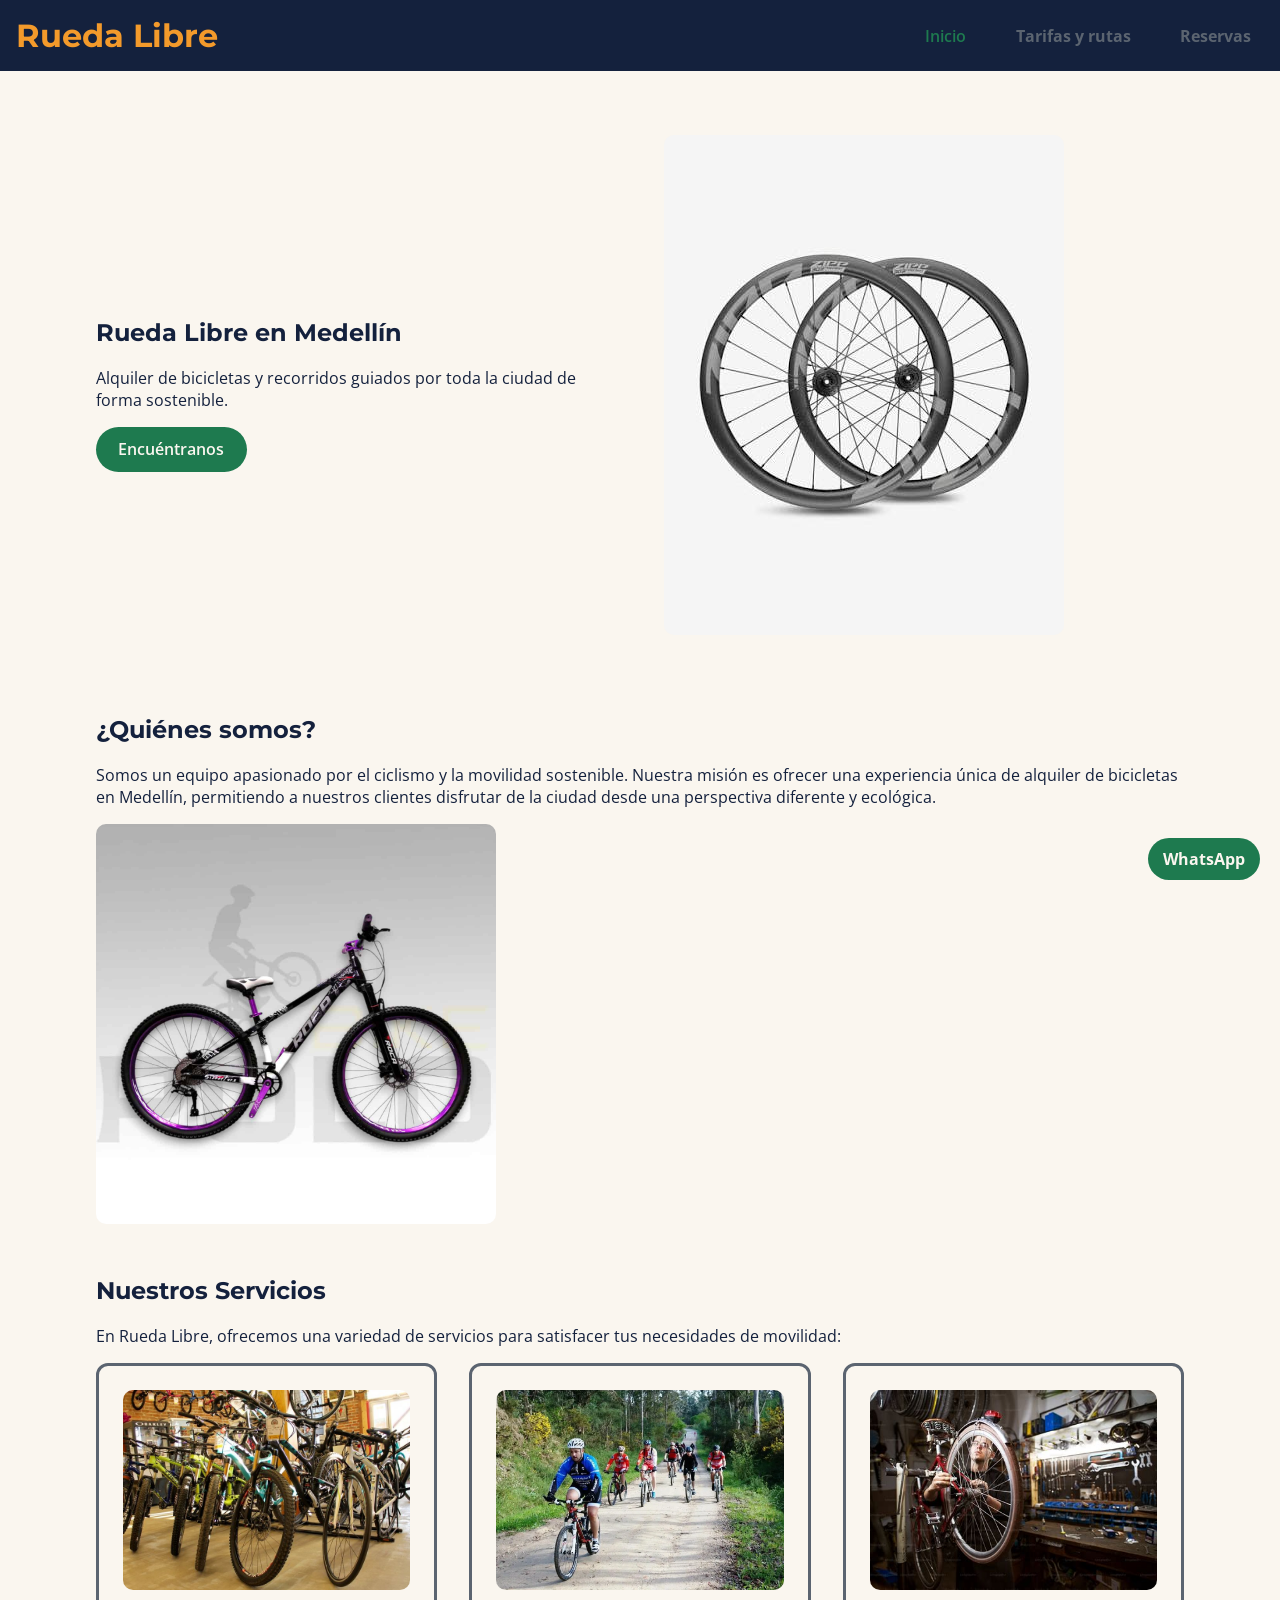
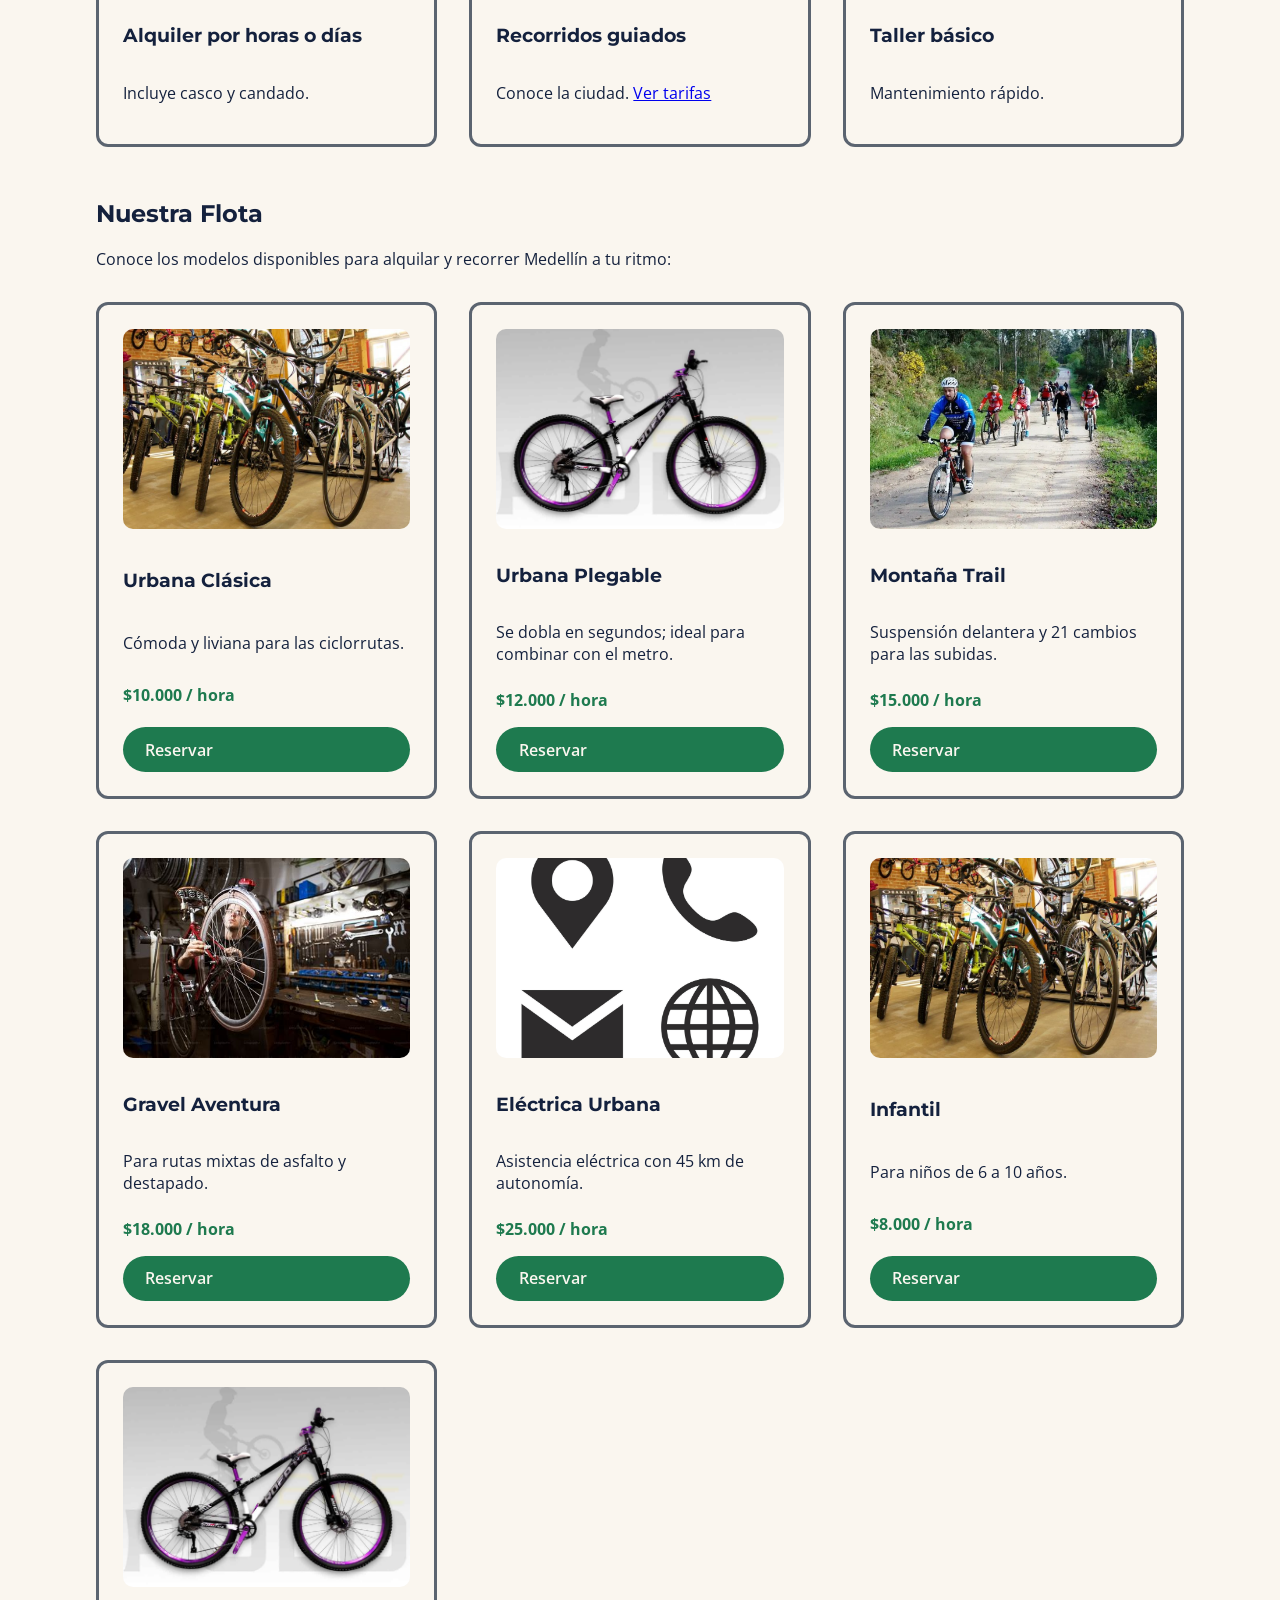
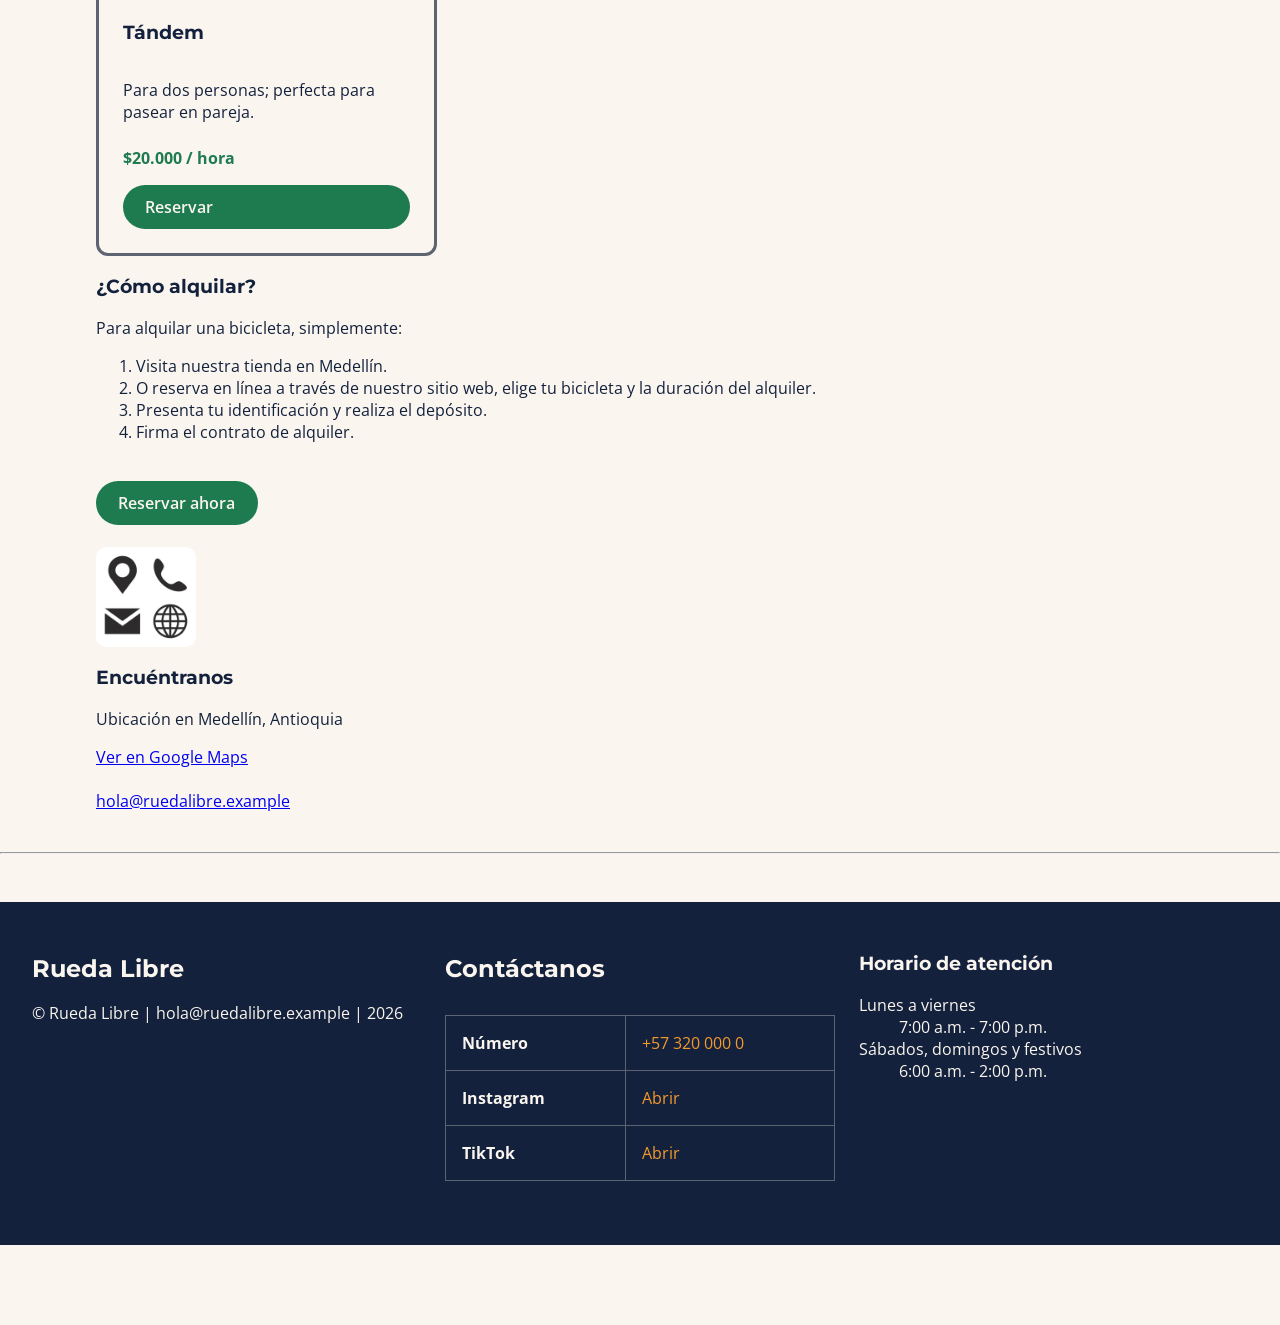
==== commit 3622dd77: "galeria nuestras rutas" ====
--- a/index.html
+++ b/index.html
@@ -30,15 +30,19 @@
 
     <!-- aqui arranca todo el contenido fuerte de la pagina de inicio -->
     <main>
-      <!-- seccion de bienvenida y presentacion -->
+      <!-- PASO 1: Portada hero en dos columnas con Grid (texto a la izquierda, foto a la derecha, centrado vertical) -->
+      <section class="portada-hero">
+        <div class="portada-texto">
+          <h2>Rueda Libre en Medellín</h2>
+          <p>Alquiler de bicicletas y recorridos guiados por toda la ciudad de forma sostenible.</p>
+          <a href="#encuentranos" class="btn-reserva">Encuéntranos</a>
+        </div>
+        <div class="portada-imagen">
+          <img src="./img/images.jpeg" alt="portada de Rueda Libre" width="400" />
+        </div>
+      </section>
+
       <section>
-        <p>Alquiler de bicicletas y recorridos guiados por Medellín.</p>
-        <a href="#encuentranos">Encuéntranos</a>
-        <br /><br />
-
-        <img src="./img/images.jpeg" alt="portada de Rueda Libre" width="400" />
-        <br />
-
         <h2>¿Quiénes somos?</h2>
         <p>
           Somos un equipo apasionado por el ciclismo y la movilidad sostenible.
@@ -178,9 +182,44 @@
 
     <hr>
     
-    <!-- pie de pagina sencillito -->
-    <footer>
-      <p>&copy; Rueda Libre | hola@ruedalibre.example | 2026</p>
+    <!-- Pie de página unificado en tres columnas -->
+    <footer id="pie">
+      <div>
+        <h2>Rueda Libre</h2>
+        <p>&copy; Rueda Libre | hola@ruedalibre.example | 2026</p>
+      </div>
+
+      <div>
+        <h2>Contáctanos</h2>
+        <table>
+          <tbody>
+            <tr>
+              <th>Número</th>
+              <td><a href="https://wa.me/57300000000">+57 320 000 0</a></td>
+            </tr>
+            <tr>
+              <th>Instagram</th>
+              <td><a href="https://instagram.com" target="_blank">Abrir</a></td>
+            </tr>
+            <tr>
+              <th>TikTok</th>
+              <td><a href="https://tiktok.com" target="_blank">Abrir</a></td>
+            </tr>
+          </tbody>
+        </table>
+      </div>
+
+      <div>
+        <aside>
+          <h3>Horario de atención</h3>
+          <dl>
+            <dt>Lunes a viernes</dt>
+            <dd>7:00 a.m. - 7:00 p.m.</dd>
+            <dt>Sábados, domingos y festivos</dt>
+            <dd>6:00 a.m. - 2:00 p.m.</dd>
+          </dl>
+        </aside>
+      </div>
     </footer>
   </body>
 </html>
--- a/css/styles.css
+++ b/css/styles.css
@@ -118,6 +118,16 @@
   padding-bottom: var(--espacios-lg);
 }
 
+/* PASO 1: Portada hero en dos columnas con Grid y centrado vertical */
+.portada-hero {
+  display: grid;
+  grid-template-columns: 1fr 1fr;
+  align-items: center;
+  gap: 3rem;
+  margin-bottom: 3rem;
+  padding: 2rem 0;
+}
+
 /* Contenedor flex para alinear los 3 servicios principales en horizontal en PC */
 .servicios-principales {
   display: flex;
@@ -165,6 +175,89 @@
   font-weight: bold;
   color: var(--verde-ruta);
   margin: 0.5rem 0 1rem 0;
+}
+
+
+/* =========================================
+   PASO 2: GALERÍA "NUESTRAS RUTAS" (GRID)
+   ========================================= */
+.galeria-rutas {
+  display: grid;
+  grid-template-columns: repeat(3, 1fr); /* 3 columnas en una sola fila */
+  gap: 2rem;
+  margin: 2rem 0;
+}
+
+.tarjeta-ruta {
+  display: flex;
+  flex-direction: column;
+  justify-content: space-between;
+  padding: 1.5rem;
+  border: 3px solid var(--gris-asfalto);
+  border-radius: 12px;
+  background-color: var(--crema);
+}
+
+.tarjeta-ruta img {
+  width: 100%;
+  height: 180px;
+  object-fit: cover;
+  border-radius: 10px;
+  margin-bottom: 1rem;
+}
+
+.tarjeta-ruta .precio {
+  font-weight: bold;
+  color: var(--verde-ruta);
+  font-size: 1.1rem;
+  margin: 0.5rem 0 1rem 0;
+}
+
+
+/* =========================================
+   PASO 3: LAYOUT DE RESERVAS EN PROPORCIÓN 2:1 (GRID)
+   ========================================= */
+.reservas-layout {
+  display: grid;
+  grid-template-columns: 2fr 1fr; /* Formulario 2 partes, lateral 1 parte */
+  gap: 3rem;
+  align-items: start;
+}
+
+.reservas-layout form {
+  max-width: 100%;
+  margin: 0;
+}
+
+.lateral-contacto {
+  background-color: var(--crema);
+  border: 2px solid var(--gris-asfalto);
+  border-radius: 12px;
+  padding: 1.5rem;
+}
+
+.lateral-contacto ul {
+  padding-left: 1.2rem;
+}
+
+
+/* =========================================
+   PASO 4: CAMPOS CORTOS EN LA MISMA FILA (FLEXBOX)
+   ========================================= */
+.fila-campos {
+  display: flex;
+  flex-direction: row;
+  gap: 1rem;
+  justify-content: space-between;
+  margin-bottom: 1.5rem;
+}
+
+.campo-corto {
+  flex: 1;
+}
+
+.campo-corto input {
+  width: 100%;
 }
 
 
@@ -255,11 +348,6 @@
 /* =========================================
    6. FORMULARIOS (Página de Reservas)
    ========================================= */
-form {
-  max-width: 35rem;
-  margin: 2rem auto;
-}
-
 form fieldset {
   border: 2px solid var(--gris-asfalto);
   border-radius: 8px;
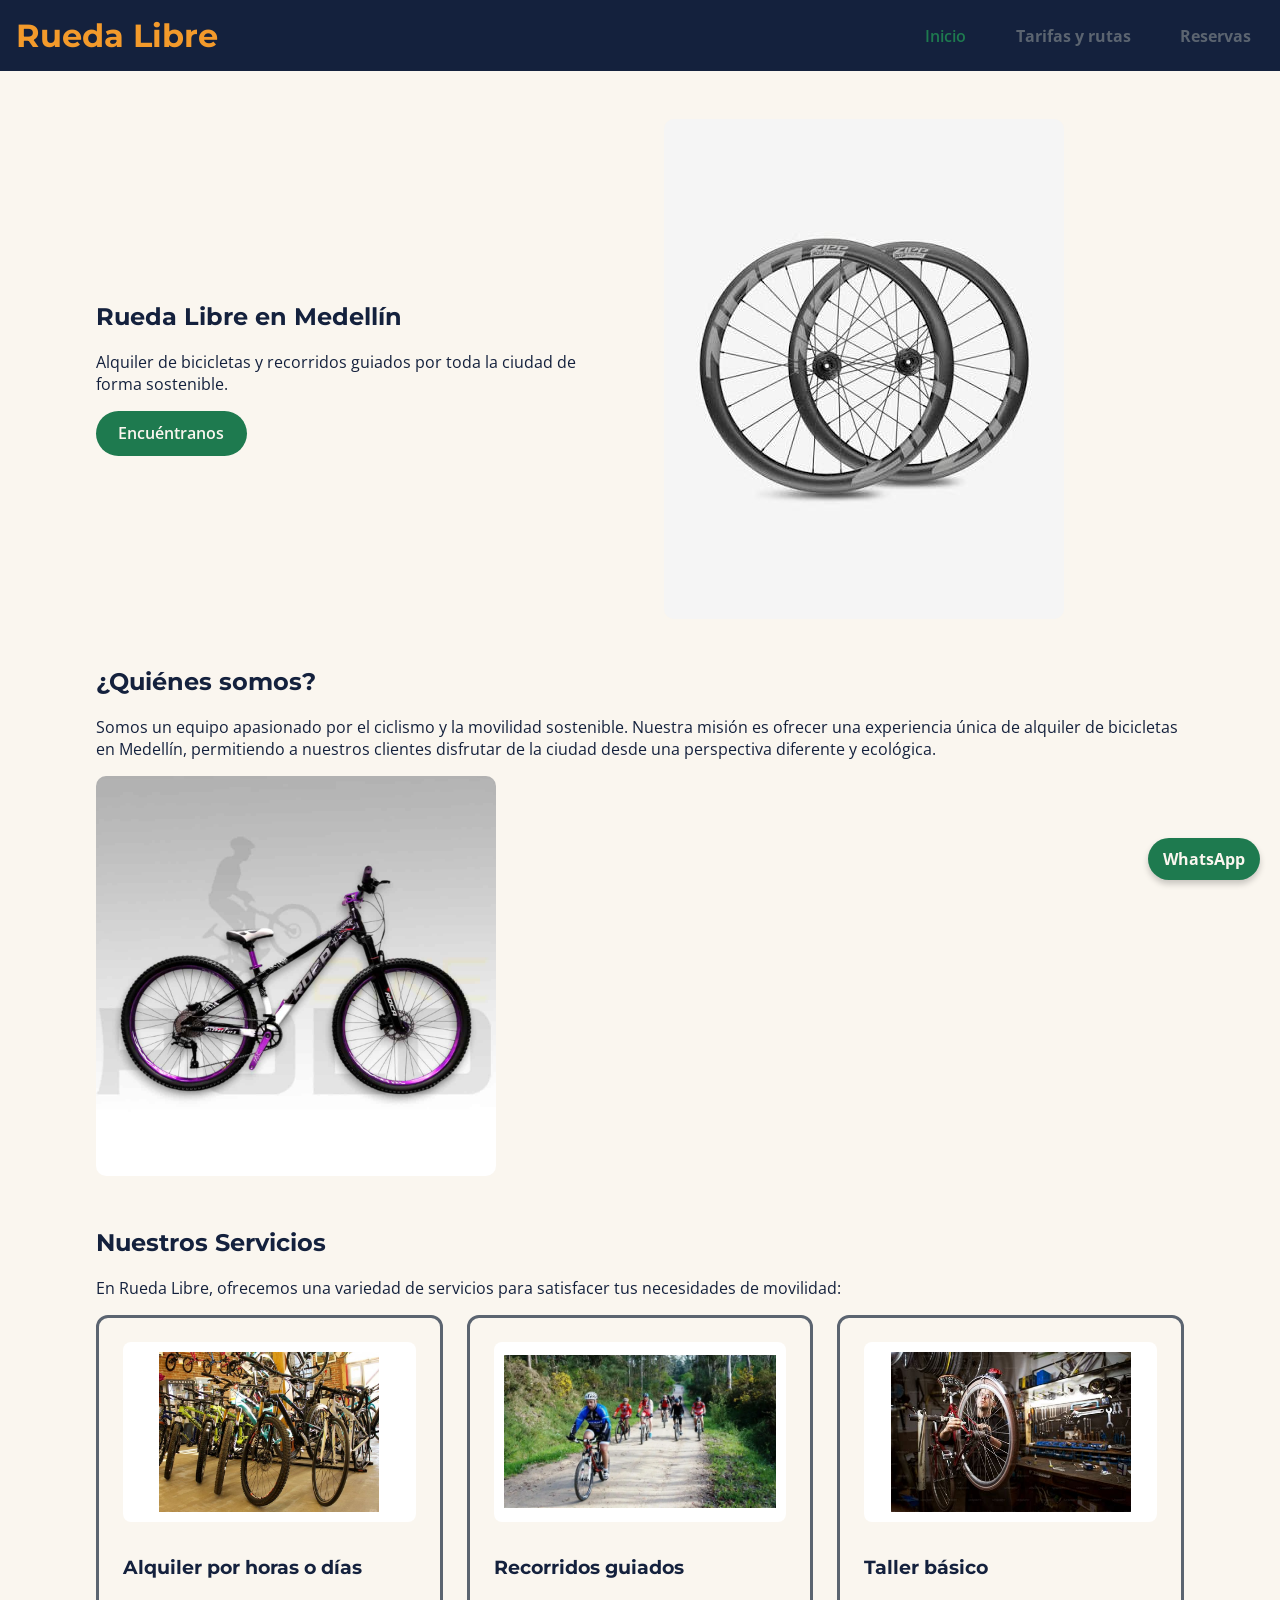
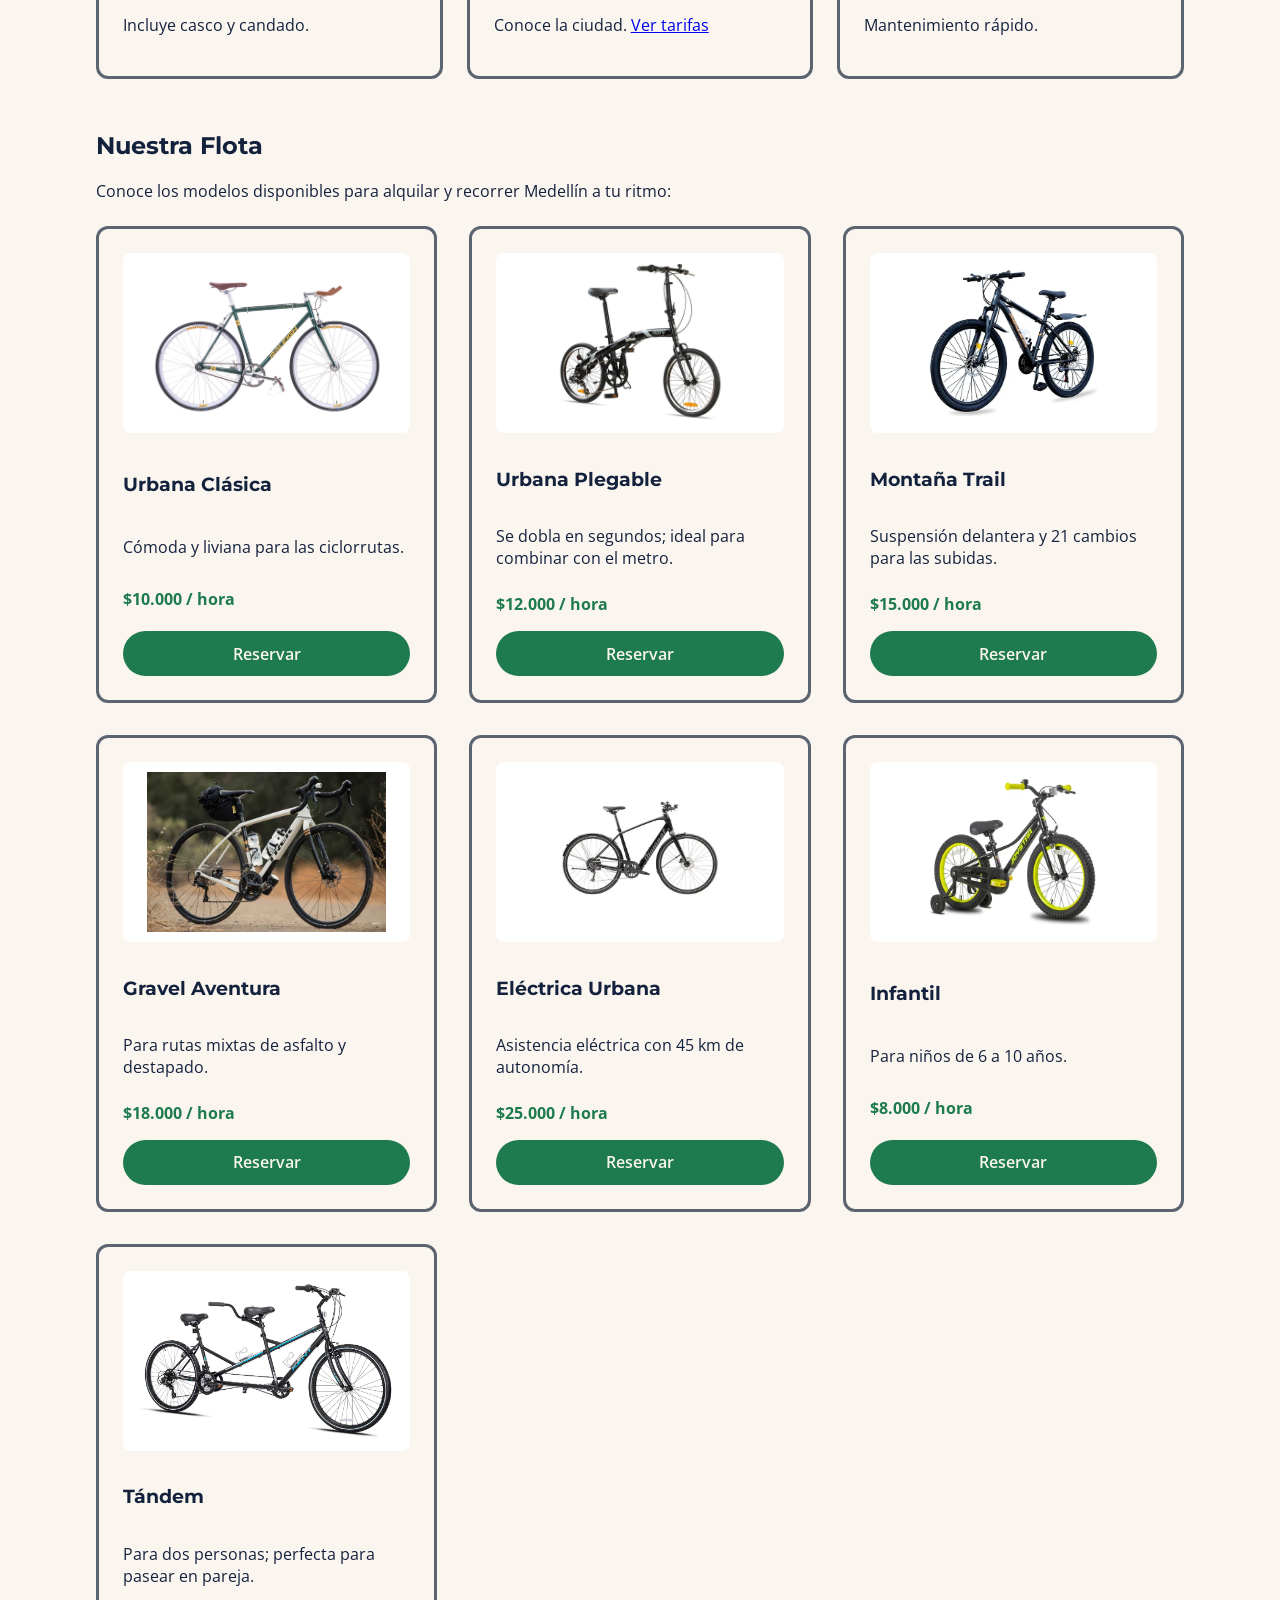
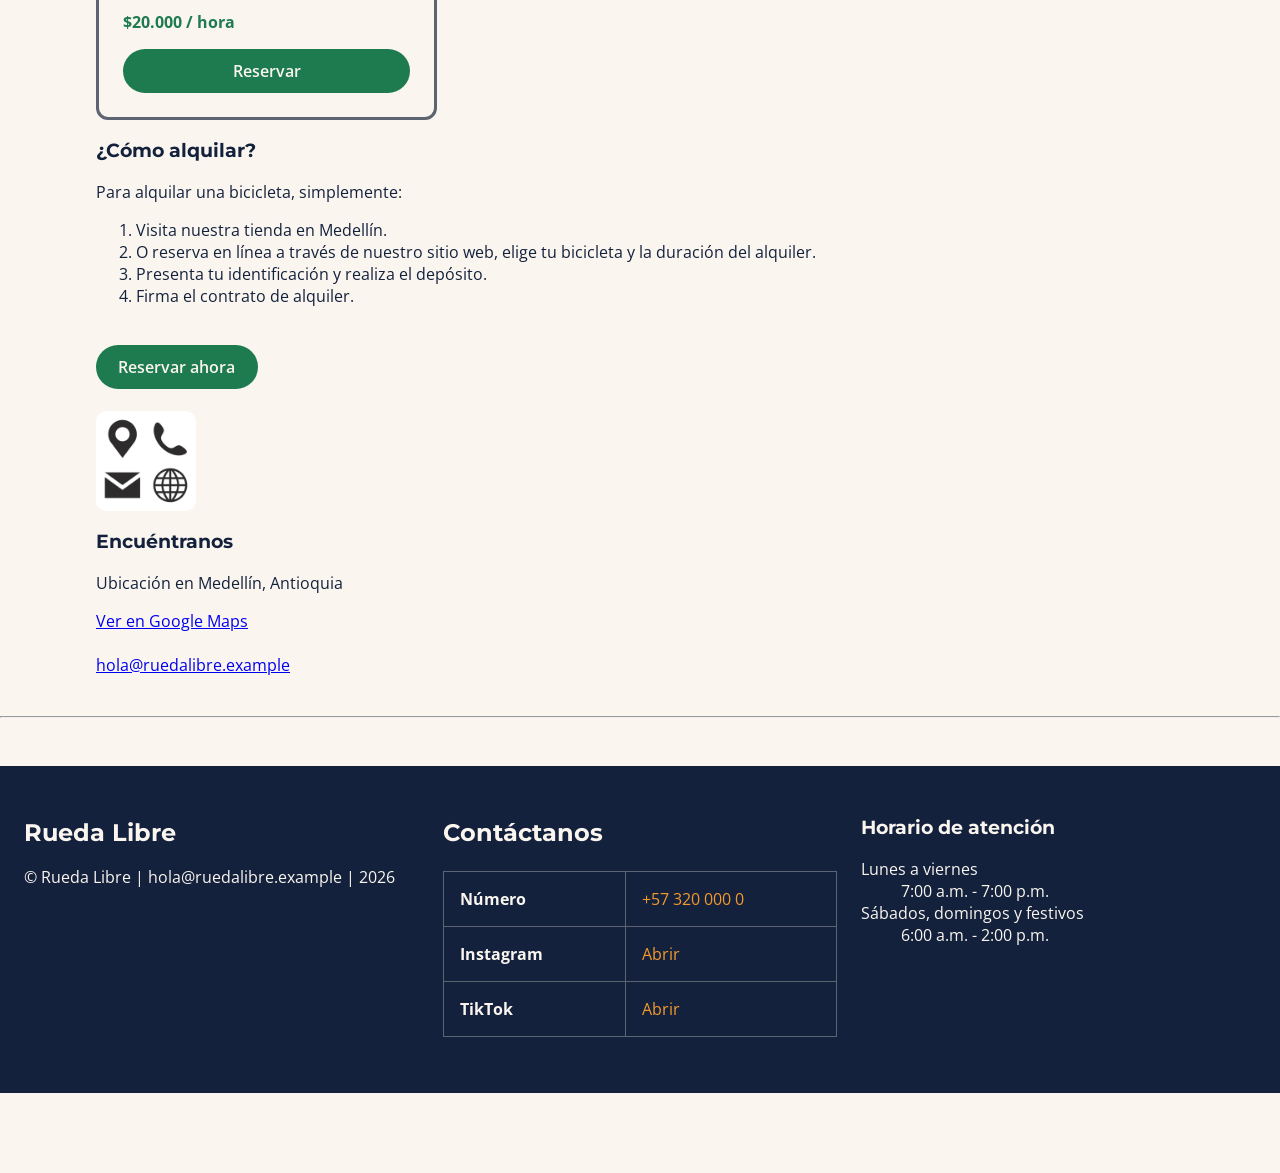
==== commit ba551df9: "bootstrap" ====
--- a/index.html
+++ b/index.html
@@ -89,7 +89,7 @@
         <div class="flota-grid">
           <!-- Tarjeta 1 -->
           <article class="servicio">
-            <img src="img/alquiler.jpg" alt="Urbana Clásica" width="400"/>
+            <img src="img/urbanaclasica.jpg" alt="Urbana Clásica" width="400"/>
             <h3>Urbana Clásica</h3>
             <p>Cómoda y liviana para las ciclorrutas.</p>
             <p class="precio">$10.000 / hora</p>
@@ -98,7 +98,7 @@
 
           <!-- Tarjeta 2 -->
           <article class="servicio">
-            <img src="img/bicicleta.jpg" alt="Urbana Plegable" width="400">
+            <img src="img/urbanaplegable.jpg" alt="Urbana Plegable" width="400">
             <h3>Urbana Plegable</h3>
             <p>Se dobla en segundos; ideal para combinar con el metro.</p>
             <p class="precio">$12.000 / hora</p>
@@ -107,7 +107,7 @@
 
           <!-- Tarjeta 3 -->
           <article class="servicio">
-            <img src="img/ciclista.jpg" alt="Montaña Trail" width="400">
+            <img src="img/montañatrail.webp" alt="Montaña Trail" width="400">
             <h3>Montaña Trail</h3>
             <p>Suspensión delantera y 21 cambios para las subidas.</p>
             <p class="precio">$15.000 / hora</p>
@@ -116,7 +116,7 @@
 
           <!-- Tarjeta 4 -->
           <article class="servicio">
-            <img src="img/taller.jpg" alt="Gravel Aventura" width="400">
+            <img src="img/bicicletagravel.jpg" alt="Gravel Aventura" width="400">
             <h3>Gravel Aventura</h3>
             <p>Para rutas mixtas de asfalto y destapado.</p>
             <p class="precio">$18.000 / hora</p>
@@ -125,7 +125,7 @@
 
           <!-- Tarjeta 5 -->
           <article class="servicio">
-            <img src="img/encuentra.jpg" alt="Eléctrica Urbana" width="400">
+            <img src="img/electricaurbana.webp" alt="Eléctrica Urbana" width="400">
             <h3>Eléctrica Urbana</h3>
             <p>Asistencia eléctrica con 45 km de autonomía.</p>
             <p class="precio">$25.000 / hora</p>
@@ -134,7 +134,7 @@
 
           <!-- Tarjeta 6 -->
           <article class="servicio">
-            <img src="img/alquiler.jpg" alt="Infantil" width="400">
+            <img src="img/infantil.webp" alt="Infantil" width="400">
             <h3>Infantil</h3>
             <p>Para niños de 6 a 10 años.</p>
             <p class="precio">$8.000 / hora</p>
@@ -143,7 +143,7 @@
 
           <!-- Tarjeta 7: El modelo Tándem -->
           <article class="servicio">
-            <img src="img/bicicleta.jpg" alt="Tándem" width="400">
+            <img src="img/tandem.jpg" alt="Tándem" width="400">
             <h3>Tándem</h3>
             <p>Para dos personas; perfecta para pasear en pareja.</p>
             <p class="precio">$20.000 / hora</p>
--- a/css/styles.css
+++ b/css/styles.css
@@ -16,7 +16,6 @@
   --espacios-lg: 2rem;
 }
 
-/* reseteo universal para asegurar las medidas exactas */
 *,
 *::before,
 *::after {
@@ -50,7 +49,7 @@
 
 
 /* =========================================
-   2. ENCABEZADO Y NAVEGACIÓN (FLEXBOX)
+   2. ENCABEZADO Y NAVEGACIÓN (VERSIÓN MÓVIL BASE: 1 COLUMNA)
    ========================================= */
 header,
 #cabecera {
@@ -58,10 +57,10 @@
   color: var(--crema);
   padding: var(--espacios-md);
   display: flex;
-  flex-direction: row;
-  justify-content: space-between;
+  flex-direction: column;
   align-items: center;
-  flex-wrap: wrap;
+  text-align: center;
+  gap: 1rem;
 }
 
 header h1 {
@@ -69,15 +68,14 @@
   color: var(--naranja-pedal);
 }
 
-/* Contenedor flexible del menú con gap y flex-wrap */
 #menu {
   display: flex;
-  flex-direction: row;
+  flex-direction: column;
   list-style: none;
-  gap: 1.5rem;
-  flex-wrap: wrap;
+  gap: 0.8rem;
   margin: 0;
   padding: 0;
+  align-items: center;
 }
 
 #menu a {
@@ -87,7 +85,6 @@
   padding: 0.5rem 0.8rem;
 }
 
-/* estado de la pagina actual en el menu */
 #menu a.activo {
   color: var(--verde-ruta);
   font-weight: 600;
@@ -110,46 +107,39 @@
 
 
 /* =========================================
-   3. SECCIONES Y TARJETAS (SERVICIOS Y FLOTA)
+   3. SECCIONES Y TARJETAS (ESTILO BASE MÓVIL: 1 COLUMNA)
    ========================================= */
 #inicio {
-  min-height: 40vh;
   padding-top: var(--espacios-lg);
   padding-bottom: var(--espacios-lg);
 }
 
-/* PASO 1: Portada hero en dos columnas con Grid y centrado vertical */
 .portada-hero {
-  display: grid;
-  grid-template-columns: 1fr 1fr;
-  align-items: center;
-  gap: 3rem;
-  margin-bottom: 3rem;
-  padding: 2rem 0;
-}
-
-/* Contenedor flex para alinear los 3 servicios principales en horizontal en PC */
+  display: flex;
+  flex-direction: column;
+  gap: 2rem;
+  margin-bottom: 2rem;
+  padding: 1rem 0;
+  text-align: center;
+}
+
+.portada-hero .btn-reserva {
+  margin: 0 auto;
+}
+
 .servicios-principales {
   display: flex;
-  flex-direction: row;
-  flex-wrap: wrap;
-  gap: 2rem;
-  justify-content: space-between;
-}
-
-.servicios-principales .servicio {
-  flex: 1 1 300px;
-}
-
-/* Cuadrícula adaptable para los 7 modelos de la flota con Grid */
+  flex-direction: column;
+  gap: 1.5rem;
+}
+
 .flota-grid {
-  display: grid;
-  grid-template-columns: repeat(auto-fit, minmax(280px, 1fr));
-  gap: 2rem;
-  margin-top: 2rem;
-}
-
-/* Estilo general de las tarjetas en formato flexible para alinear el contenido al fondo */
+  display: flex;
+  flex-direction: column;
+  gap: 1.5rem;
+  margin-top: 1.5rem;
+}
+
 .servicio {
   display: flex;
   flex-direction: column;
@@ -160,17 +150,18 @@
   background-color: var(--crema);
 }
 
-/* Control estricto de la imagen para que llene la tarjeta de lado a lado con bordes redondeados */
+/* Ajuste corregido para que las imágenes se vean completas y uniformes */
 .servicio img {
   width: 100%;
-  height: 200px;
-  object-fit: cover;
+  height: 180px;
+  object-fit: contain;
+  background-color: #ffffff;
+  padding: 10px;
   display: block;
-  border-radius: 10px;
+  border-radius: 8px;
   margin-bottom: 1rem;
 }
 
-/* Estilo para los precios dentro de la flota */
 .servicio .precio {
   font-weight: bold;
   color: var(--verde-ruta);
@@ -179,13 +170,13 @@
 
 
 /* =========================================
-   PASO 2: GALERÍA "NUESTRAS RUTAS" (GRID)
+   GALERÍA DE RUTAS (MÓVIL BASE: 1 COLUMNA)
    ========================================= */
 .galeria-rutas {
-  display: grid;
-  grid-template-columns: repeat(3, 1fr); /* 3 columnas en una sola fila */
-  gap: 2rem;
-  margin: 2rem 0;
+  display: flex;
+  flex-direction: column;
+  gap: 1.5rem;
+  margin: 1.5rem 0;
 }
 
 .tarjeta-ruta {
@@ -215,13 +206,12 @@
 
 
 /* =========================================
-   PASO 3: LAYOUT DE RESERVAS EN PROPORCIÓN 2:1 (GRID)
+   LAYOUT DE RESERVAS (MÓVIL BASE: 1 COLUMNA)
    ========================================= */
 .reservas-layout {
-  display: grid;
-  grid-template-columns: 2fr 1fr; /* Formulario 2 partes, lateral 1 parte */
-  gap: 3rem;
-  align-items: start;
+  display: flex;
+  flex-direction: column;
+  gap: 2rem;
 }
 
 .reservas-layout form {
@@ -242,40 +232,21 @@
 
 
 /* =========================================
-   PASO 4: CAMPOS CORTOS EN LA MISMA FILA (FLEXBOX)
-   ========================================= */
-.fila-campos {
-  display: flex;
-  flex-direction: row;
-  gap: 1rem;
-  justify-content: space-between;
-  margin-bottom: 1.5rem;
-}
-
-.campo-corto {
-  flex: 1;
-}
-
-.campo-corto input {
-  width: 100%;
-}
-
-
-/* =========================================
-   4. TABLAS (Tarifas y Rutas)
+   4. TABLAS (Móvil base adaptado)
    ========================================= */
 .tabla,
 table {
   width: 100%;
   border-collapse: collapse;
-  margin: 2rem 0;
+  margin: 1.5rem 0;
+  font-size: 0.9rem;
 }
 
 .tabla th,
 .tabla td,
 table th,
 table td {
-  padding: 1rem;
+  padding: 0.6rem;
   border: 1px solid var(--gris-asfalto);
   text-align: left;
 }
@@ -332,6 +303,9 @@
   text-decoration: none;
   font-weight: 600;
   display: inline-block;
+  border: none;
+  cursor: pointer;
+  text-align: center;
 }
 
 .btn-reserva:hover {
@@ -346,12 +320,12 @@
 
 
 /* =========================================
-   6. FORMULARIOS (Página de Reservas)
+   6. FORMULARIOS (Móvil base)
    ========================================= */
 form fieldset {
   border: 2px solid var(--gris-asfalto);
   border-radius: 8px;
-  padding: 1.5rem;
+  padding: 1rem;
   margin-bottom: 1.5rem;
   background-color: var(--crema);
 }
@@ -362,15 +336,14 @@
   padding: 0 0.5rem;
 }
 
-form .campo,
 form div,
 form p {
-  margin-bottom: 1.5rem;
+  margin-bottom: 1.2rem;
 }
 
 form label {
   display: block;
-  margin-bottom: 0.5rem;
+  margin-bottom: 0.4rem;
   font-weight: bold;
 }
 
@@ -381,12 +354,10 @@
   padding: 0.8rem;
   border: 1px solid var(--gris-asfalto);
   border-radius: 8px;
-  box-sizing: border-box;
   background-color: var(--crema);
   color: var(--azul-noche);
 }
 
-/* ajuste para que los radios y checkboxes no se estiren al 100% */
 form input[type="radio"],
 form input[type="checkbox"] {
   width: auto;
@@ -415,71 +386,150 @@
   margin-top: 1rem;
 }
 
-
-/* =========================================
-   7. UTILIDADES, ELEMENTOS FLOTANTES Y PIE
-   ========================================= */
-.celda-electrica {
-  position: relative;
-  padding-right: 60px;
-}
-
-.etiqueta-nuevo {
-  position: absolute;
-  top: 4px;
-  right: 4px;
-  background: var(--naranja-pedal);
-  color: var(--azul-noche);
-  padding: 2px 6px;
-  border-radius: 8px;
-  font-size: 0.65rem;
-  font-weight: bold;
+.fila-campos {
+  display: flex;
+  flex-direction: column;
+  gap: 1.2rem;
+  margin-bottom: 1.2rem;
+}
+
+.campo-corto {
+  flex: 1;
+}
+
+
+/* =========================================
+   7. PIE DE PÁGINA (MÓVIL BASE: 1 COLUMNA)
+   ========================================= */
+#pie {
+  display: flex;
+  flex-direction: column;
+  gap: 2rem;
+  background-color: var(--azul-noche);
+  color: var(--crema);
+  padding: 2rem 1.5rem;
+  margin-top: 3rem;
+}
+
+#pie table tbody tr:nth-child(even) {
+  background-color: transparent;
+}
+
+#pie table td, 
+#pie table th {
+  border: 1px solid var(--gris-asfalto);
+}
+
+#pie a {
+  color: var(--naranja-pedal);
+  text-decoration: none;
+}
+
+#pie a:hover {
+  text-decoration: underline;
 }
 
 .whatsapp {
   position: fixed;
   bottom: 20px;
   right: 20px;
-  background: var(--verde-ruta);
+  background-color: var(--verde-ruta);
   color: var(--crema);
   padding: 10px 15px;
   border-radius: 50px;
   text-decoration: none;
   font-weight: bold;
   z-index: 1000;
-}
-
-/* Pie organizado en tres bloques alineados por arriba */
-#pie {
-  display: grid;
-  grid-template-columns: repeat(auto-fit, minmax(220px, 1fr));
-  align-items: start;
-  gap: 1.5rem;
-  background-color: var(--azul-noche);
-  color: var(--crema);
-  padding: 2rem;
-  margin-top: 3rem;
-}
-
-/*quito las franjas alternas blancas para que el footer se vea uniforme*/
-#pie table tbody tr:nth-child(even) {
-  background-color: transparent;
-}
-
-#pie table td, 
-#pie table th {
-  border: 1px solid var(--gris-asfalto);
-}
-
-#pie a {
-  color: var(--naranja-pedal);
-  text-decoration: none;
-}
-
-#pie a:hover {
-  text-decoration: underline;
+  box-shadow: 0 4px 6px rgba(0, 0, 0, 0.2);
+}
+
+.whatsapp:hover {
+  background-color: var(--naranja-pedal);
+  color: var(--azul-noche);
 }
 
 footer {
   margin-bottom: 80px;
+}
+
+
+/* =========================================
+   8. MEDIA QUERIES (TABLET Y ESCRITORIO - A PARTIR DE 768px)
+   ========================================= */
+@media (min-width: 768px) {
+  header, #cabecera {
+    flex-direction: row;
+    justify-content: space-between;
+    text-align: left;
+  }
+
+  #menu {
+    flex-direction: row;
+    gap: 1.5rem;
+  }
+
+  .portada-hero {
+    display: grid;
+    grid-template-columns: 1fr 1fr;
+    align-items: center;
+    gap: 3rem;
+    text-align: left;
+  }
+
+  .portada-hero .btn-reserva {
+    margin: 0;
+  }
+
+  .servicios-principales {
+    flex-direction: row;
+    flex-wrap: wrap;
+    justify-content: space-between;
+  }
+
+  .servicios-principales .servicio {
+    flex: 1 1 300px;
+  }
+
+  .flota-grid {
+    display: grid;
+    grid-template-columns: repeat(auto-fit, minmax(280px, 1fr));
+    gap: 2rem;
+  }
+
+  .galeria-rutas {
+    display: grid;
+    grid-template-columns: repeat(3, 1fr);
+    gap: 2rem;
+  }
+
+  .reservas-layout {
+    display: grid;
+    grid-template-columns: 2fr 1fr;
+    gap: 3rem;
+    align-items: start;
+  }
+
+  .fila-campos {
+    flex-direction: row;
+    gap: 1rem;
+  }
+
+  .tabla,
+  table {
+    font-size: 1rem;
+  }
+
+  .tabla th,
+  .tabla td,
+  table th,
+  table td {
+    padding: 1rem;
+  }
+
+  #pie {
+    display: grid;
+    grid-template-columns: repeat(auto-fit, minmax(220px, 1fr));
+    align-items: start;
+    gap: 1.5rem;
+  }
 }
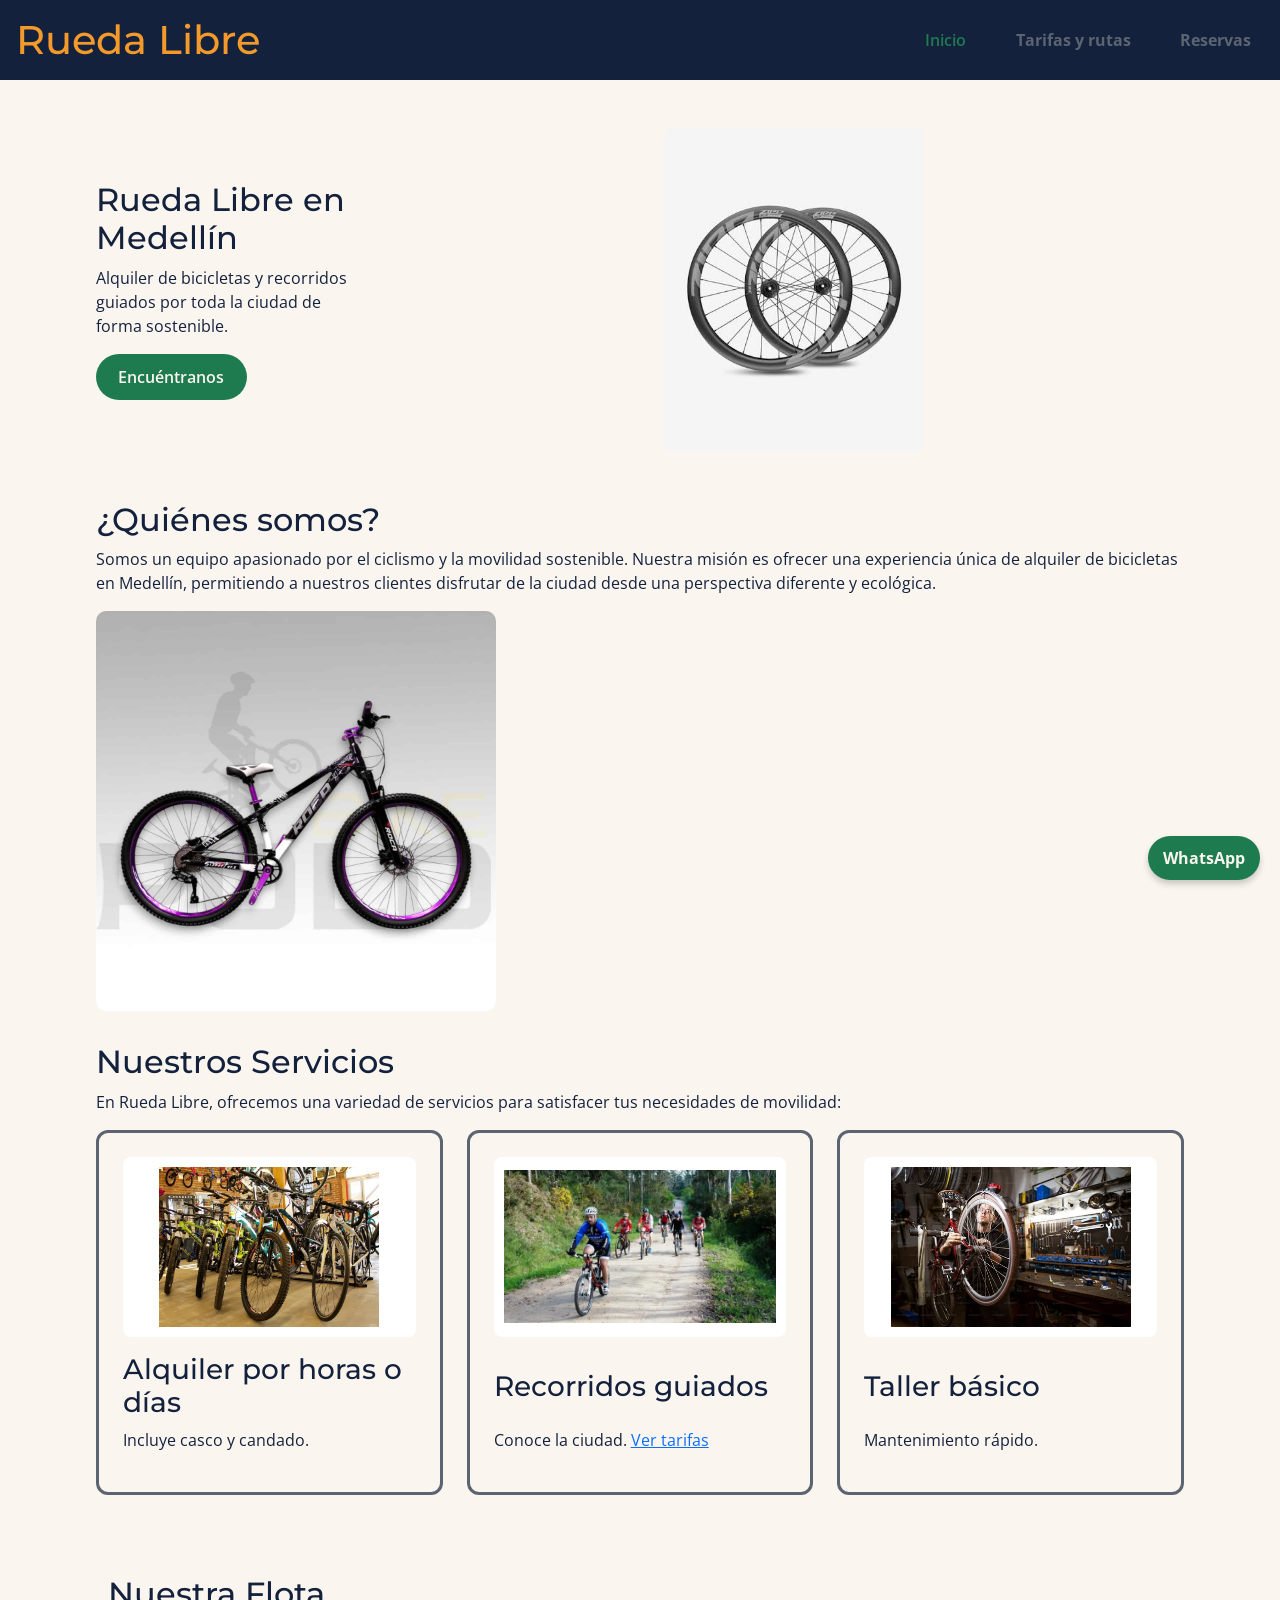
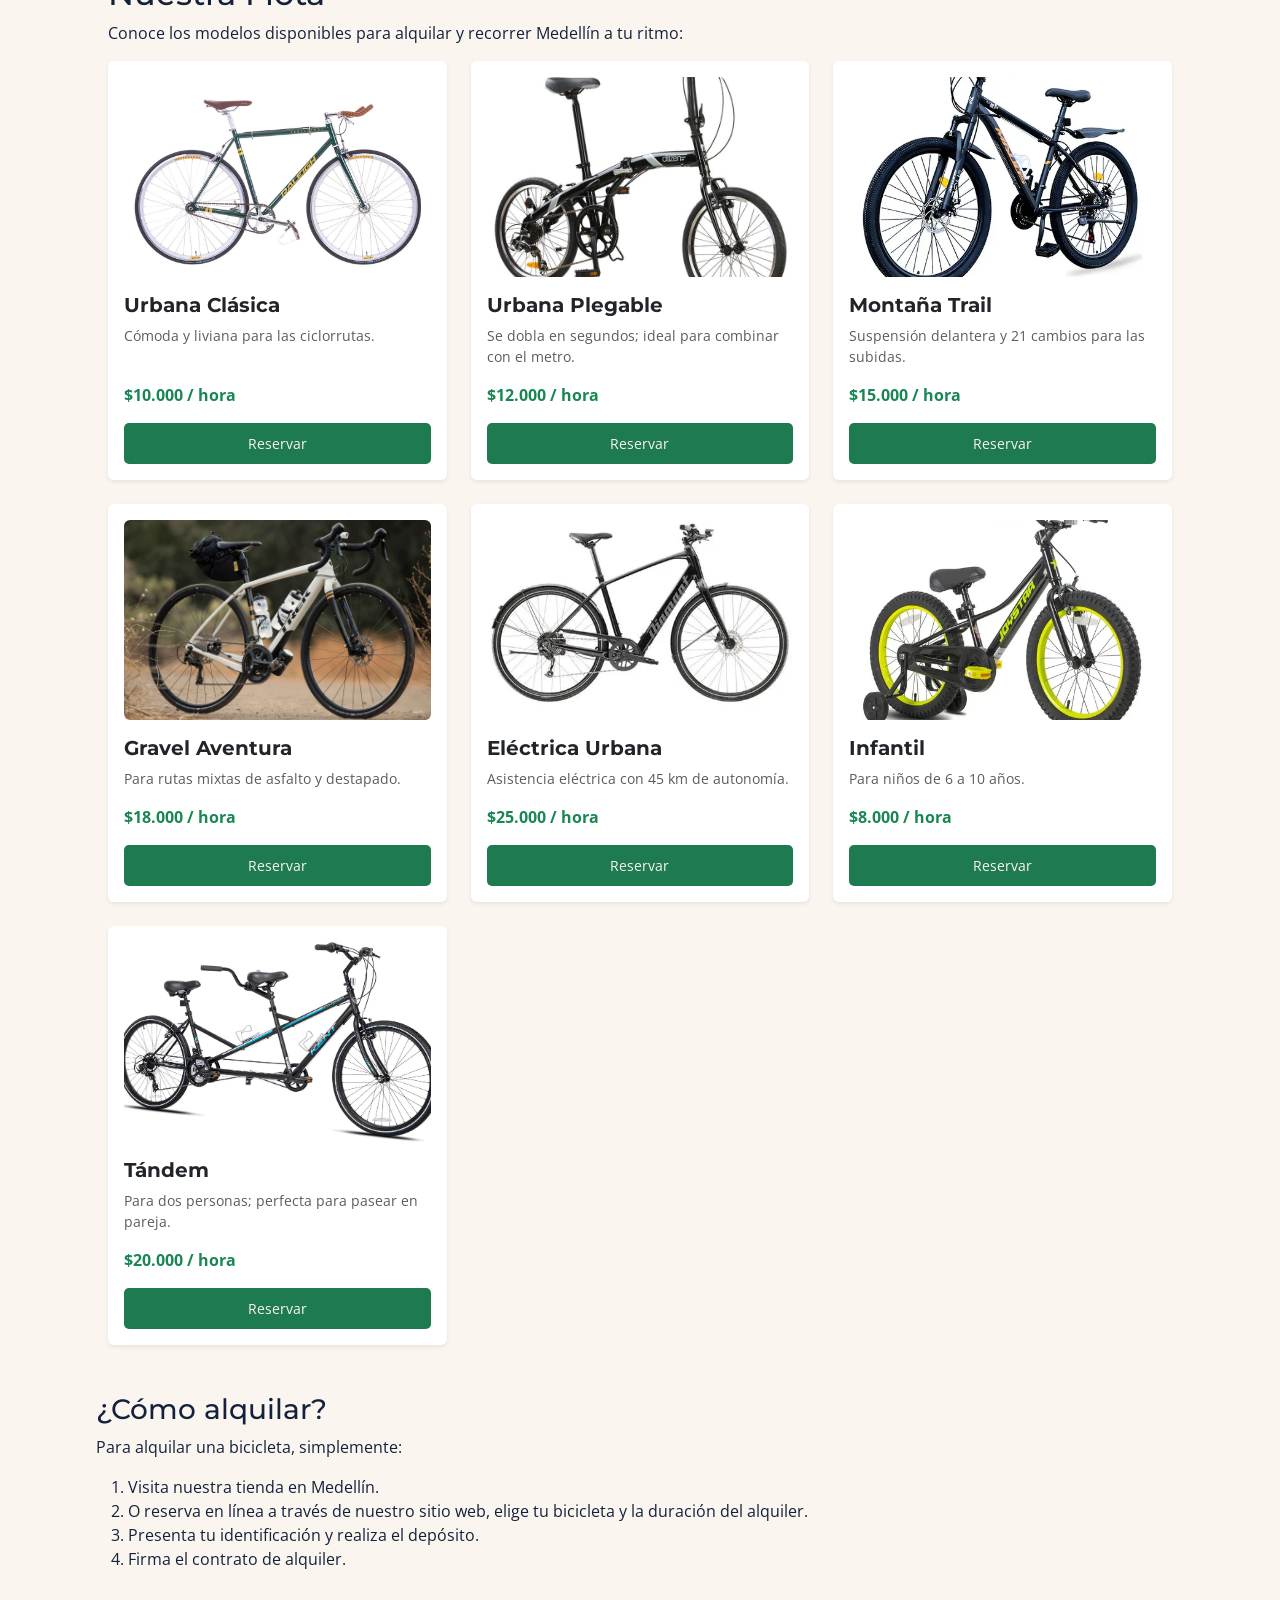
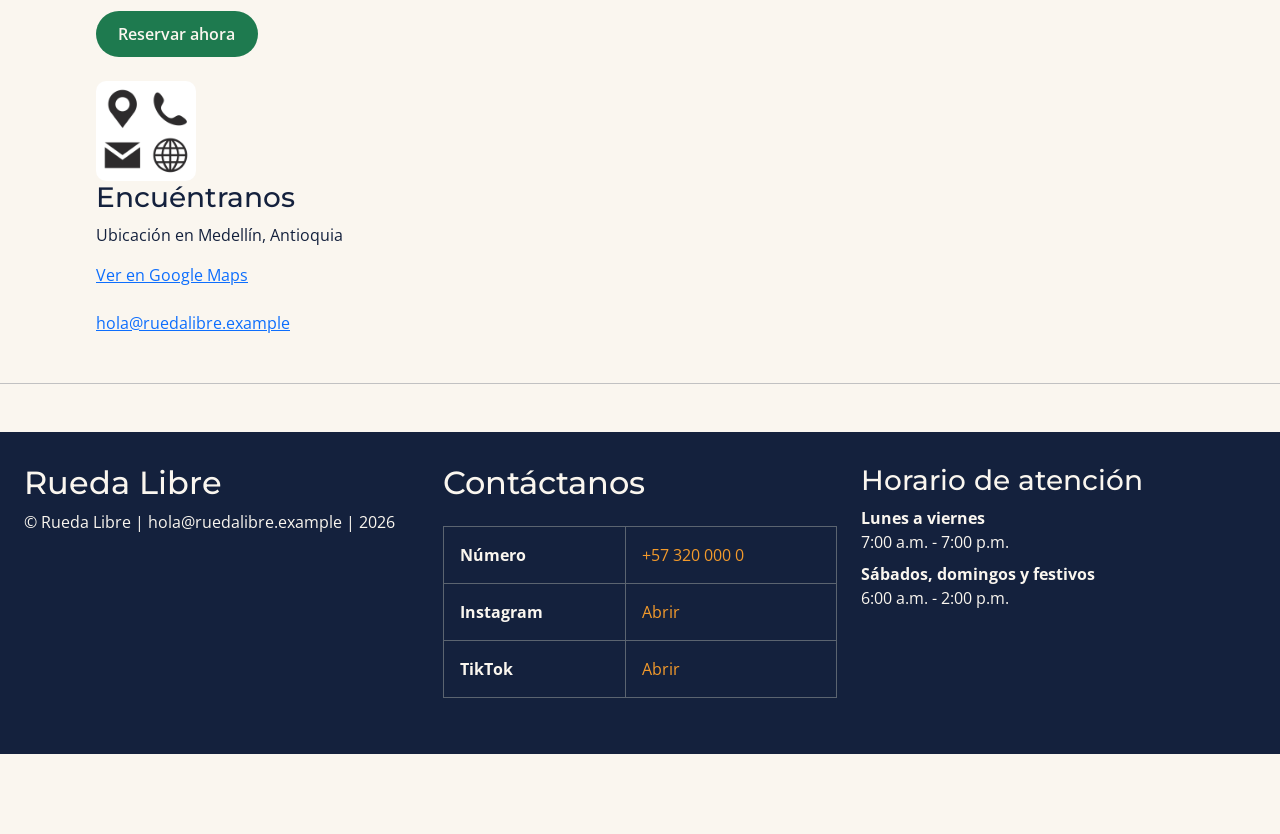
==== commit 42d700f1: "reto 7" ====
--- a/index.html
+++ b/index.html
@@ -9,8 +9,15 @@
     <link rel="preconnect" href="https://fonts.gstatic.com" crossorigin />
     <link href="https://fonts.googleapis.com/css2?family=Montserrat:wght@400;700&family=Open+Sans:wght@400;600&display=swap" rel="stylesheet" />
     <!-- mis estilos -->
-    <link rel="stylesheet" href="css/styles.css" />
-  </head>
+     
+<!-- 1. Bootstrap CSS (Primero) -->
+  <link href="https://cdn.jsdelivr.net/npm/bootstrap@5.3.3/dist/css/bootstrap.min.css" rel="stylesheet">
+
+  <!-- 2. Tu hoja de estilos propia (DESPUÉS de Bootstrap) -->
+  <link rel="stylesheet" href="css/styles.css" />
+</head>
+
+
 
   <body>
     <!-- el boton flotante de whatsapp para que quede siempre visible -->
@@ -31,17 +38,17 @@
     <!-- aqui arranca todo el contenido fuerte de la pagina de inicio -->
     <main>
       <!-- PASO 1: Portada hero en dos columnas con Grid (texto a la izquierda, foto a la derecha, centrado vertical) -->
+    <!-- PASO 1: Portada hero usando tu CSS grid original combinada con columnas -->
       <section class="portada-hero">
-        <div class="portada-texto">
+        <div class="portada-texto col-12 col-md-6">
           <h2>Rueda Libre en Medellín</h2>
           <p>Alquiler de bicicletas y recorridos guiados por toda la ciudad de forma sostenible.</p>
           <a href="#encuentranos" class="btn-reserva">Encuéntranos</a>
         </div>
-        <div class="portada-imagen">
-          <img src="./img/images.jpeg" alt="portada de Rueda Libre" width="400" />
-        </div>
-      </section>
-
+        <div class="portada-imagen col-12 col-md-6 text-center">
+          <img src="./img/images.jpeg" alt="portada de Rueda Libre" width="400" class="img-fluid" />
+        </div>
+      </section>
       <section>
         <h2>¿Quiénes somos?</h2>
         <p>
@@ -82,75 +89,118 @@
       </section>
 
       <!-- SECCIÓN 2: La nueva flota de 7 modelos en cuadrícula (Grid) abajo -->
-      <section>
+      
+<!-- SECCIÓN 2: La nueva flota de 7 modelos en cuadrícula (Grid) abajo -->
+      
+
+
+<!-- SECCIÓN 2: La nueva flota de 7 modelos limpia con Bootstrap -->
+      <section class="container my-5">
         <h2>Nuestra Flota</h2>
         <p>Conoce los modelos disponibles para alquilar y recorrer Medellín a tu ritmo:</p>
 
-        <div class="flota-grid">
+        <div class="row g-4">
           <!-- Tarjeta 1 -->
-          <article class="servicio">
-            <img src="img/urbanaclasica.jpg" alt="Urbana Clásica" width="400"/>
-            <h3>Urbana Clásica</h3>
-            <p>Cómoda y liviana para las ciclorrutas.</p>
-            <p class="precio">$10.000 / hora</p>
-            <a href="paginas/reservas.html" class="btn-reserva">Reservar</a>
-          </article>
+          <div class="col-12 col-sm-6 col-lg-4">
+            <div class="card h-100 shadow-sm border-0 p-3">
+              <img src="img/urbanaclasica.jpg" alt="Urbana Clásica" class="card-img-top img-fluid rounded mb-3" style="height: 200px; object-fit: cover;">
+              <div class="card-body d-flex flex-column p-0">
+                <h3 class="h5 fw-bold text-dark">Urbana Clásica</h3>
+                <p class="text-muted small">Cómoda y liviana para las ciclorrutas.</p>
+                <p class="precio fw-bold text-success mt-auto mb-3">$10.000 / hora</p>
+                <a href="paginas/reservas.html" class="btn btn-success btn-sm w-100">Reservar</a>
+              </div>
+            </div>
+          </div>
 
           <!-- Tarjeta 2 -->
-          <article class="servicio">
-            <img src="img/urbanaplegable.jpg" alt="Urbana Plegable" width="400">
-            <h3>Urbana Plegable</h3>
-            <p>Se dobla en segundos; ideal para combinar con el metro.</p>
-            <p class="precio">$12.000 / hora</p>
-            <a href="paginas/reservas.html" class="btn-reserva">Reservar</a>
-          </article>
+          <div class="col-12 col-sm-6 col-lg-4">
+            <div class="card h-100 shadow-sm border-0 p-3">
+              <img src="img/urbanaplegable.jpg" alt="Urbana Plegable" class="card-img-top img-fluid rounded mb-3" style="height: 200px; object-fit: cover;">
+              <div class="card-body d-flex flex-column p-0">
+                <h3 class="h5 fw-bold text-dark">Urbana Plegable</h3>
+                <p class="text-muted small">Se dobla en segundos; ideal para combinar con el metro.</p>
+                <p class="precio fw-bold text-success mt-auto mb-3">$12.000 / hora</p>
+                <a href="paginas/reservas.html" class="btn btn-success btn-sm w-100">Reservar</a>
+              </div>
+            </div>
+          </div>
 
           <!-- Tarjeta 3 -->
-          <article class="servicio">
-            <img src="img/montañatrail.webp" alt="Montaña Trail" width="400">
-            <h3>Montaña Trail</h3>
-            <p>Suspensión delantera y 21 cambios para las subidas.</p>
-            <p class="precio">$15.000 / hora</p>
-            <a href="paginas/reservas.html" class="btn-reserva">Reservar</a>
-          </article>
+          <div class="col-12 col-sm-6 col-lg-4">
+            <div class="card h-100 shadow-sm border-0 p-3">
+              <img src="img/montañatrail.webp" alt="Montaña Trail" class="card-img-top img-fluid rounded mb-3" style="height: 200px; object-fit: cover;">
+              <div class="card-body d-flex flex-column p-0">
+                <h3 class="h5 fw-bold text-dark">Montaña Trail</h3>
+                <p class="text-muted small">Suspensión delantera y 21 cambios para las subidas.</p>
+                <p class="precio fw-bold text-success mt-auto mb-3">$15.000 / hora</p>
+                <a href="paginas/reservas.html" class="btn btn-success btn-sm w-100">Reservar</a>
+              </div>
+            </div>
+          </div>
 
           <!-- Tarjeta 4 -->
-          <article class="servicio">
-            <img src="img/bicicletagravel.jpg" alt="Gravel Aventura" width="400">
-            <h3>Gravel Aventura</h3>
-            <p>Para rutas mixtas de asfalto y destapado.</p>
-            <p class="precio">$18.000 / hora</p>
-            <a href="paginas/reservas.html" class="btn-reserva">Reservar</a>
-          </article>
+          <div class="col-12 col-sm-6 col-lg-4">
+            <div class="card h-100 shadow-sm border-0 p-3">
+              <img src="img/bicicletagravel.jpg" alt="Gravel Aventura" class="card-img-top img-fluid rounded mb-3" style="height: 200px; object-fit: cover;">
+              <div class="card-body d-flex flex-column p-0">
+                <h3 class="h5 fw-bold text-dark">Gravel Aventura</h3>
+                <p class="text-muted small">Para rutas mixtas de asfalto y destapado.</p>
+                <p class="precio fw-bold text-success mt-auto mb-3">$18.000 / hora</p>
+                <a href="paginas/reservas.html" class="btn btn-success btn-sm w-100">Reservar</a>
+              </div>
+            </div>
+          </div>
 
           <!-- Tarjeta 5 -->
-          <article class="servicio">
-            <img src="img/electricaurbana.webp" alt="Eléctrica Urbana" width="400">
-            <h3>Eléctrica Urbana</h3>
-            <p>Asistencia eléctrica con 45 km de autonomía.</p>
-            <p class="precio">$25.000 / hora</p>
-            <a href="paginas/reservas.html" class="btn-reserva">Reservar</a>
-          </article>
+          <div class="col-12 col-sm-6 col-lg-4">
+            <div class="card h-100 shadow-sm border-0 p-3">
+              <img src="img/electricaurbana.webp" alt="Eléctrica Urbana" class="card-img-top img-fluid rounded mb-3" style="height: 200px; object-fit: cover;">
+              <div class="card-body d-flex flex-column p-0">
+                <h3 class="h5 fw-bold text-dark">Eléctrica Urbana</h3>
+                <p class="text-muted small">Asistencia eléctrica con 45 km de autonomía.</p>
+                <p class="precio fw-bold text-success mt-auto mb-3">$25.000 / hora</p>
+                <a href="paginas/reservas.html" class="btn btn-success btn-sm w-100">Reservar</a>
+              </div>
+            </div>
+          </div>
 
           <!-- Tarjeta 6 -->
-          <article class="servicio">
-            <img src="img/infantil.webp" alt="Infantil" width="400">
-            <h3>Infantil</h3>
-            <p>Para niños de 6 a 10 años.</p>
-            <p class="precio">$8.000 / hora</p>
-            <a href="paginas/reservas.html" class="btn-reserva">Reservar</a>
-          </article>
-
-          <!-- Tarjeta 7: El modelo Tándem -->
-          <article class="servicio">
-            <img src="img/tandem.jpg" alt="Tándem" width="400">
-            <h3>Tándem</h3>
-            <p>Para dos personas; perfecta para pasear en pareja.</p>
-            <p class="precio">$20.000 / hora</p>
-            <a href="paginas/reservas.html" class="btn-reserva">Reservar</a>
-          </article>
-        </div>
-      </section>
+          <div class="col-12 col-sm-6 col-lg-4">
+            <div class="card h-100 shadow-sm border-0 p-3">
+              <img src="img/infantil.webp" alt="Infantil" class="card-img-top img-fluid rounded mb-3" style="height: 200px; object-fit: cover;">
+              <div class="card-body d-flex flex-column p-0">
+                <h3 class="h5 fw-bold text-dark">Infantil</h3>
+                <p class="text-muted small">Para niños de 6 a 10 años.</p>
+                <p class="precio fw-bold text-success mt-auto mb-3">$8.000 / hora</p>
+                <a href="paginas/reservas.html" class="btn btn-success btn-sm w-100">Reservar</a>
+              </div>
+            </div>
+          </div>
+
+          <!-- Tarjeta 7 -->
+          <div class="col-12 col-sm-6 col-lg-4">
+            <div class="card h-100 shadow-sm border-0 p-3">
+              <img src="img/tandem.jpg" alt="Tándem" class="card-img-top img-fluid rounded mb-3" style="height: 200px; object-fit: cover;">
+              <div class="card-body d-flex flex-column p-0">
+                <h3 class="h5 fw-bold text-dark">Tándem</h3>
+                <p class="text-muted small">Para dos personas; perfecta para pasear en pareja.</p>
+                <p class="precio fw-bold text-success mt-auto mb-3">$20.000 / hora</p>
+                <a href="paginas/reservas.html" class="btn btn-success btn-sm w-100">Reservar</a>
+              </div>
+            </div>
+          </div>
+        </div>
+      </section>
+
+
+
+
+
+
+
+
+
 
       <!-- los pasos rapidos para que la gente sepa que hacer -->
       <section>
@@ -221,5 +271,7 @@
         </aside>
       </div>
     </footer>
-  </body>
+ <!-- Bootstrap JS Bundle (Justo antes de cerrar body) -->
+  <script src="https://cdn.jsdelivr.net/npm/bootstrap@5.3.3/dist/js/bootstrap.bundle.min.js"></script>
+</body>
 </html>
--- a/css/styles.css
+++ b/css/styles.css
@@ -490,12 +490,19 @@
     flex: 1 1 300px;
   }
 
-  .flota-grid {
+/* ELIMINADO / REEMPLAZADO POR BOOTSTRAP GRID (MiniReto 7)
+.flota-grid {
     display: grid;
-    grid-template-columns: repeat(auto-fit, minmax(280px, 1fr));
-    gap: 2rem;
-  }
-
+    grid-template-columns: repeat(auto-fit, minmax(250px, 1fr));
+    gap: 20px;
+}
+*/
+
+/* NOTA: Esta regla se mantiene activa para las páginas paginas/tarifas.html 
+   y paginas/reservas.html, pero se sobreescribe en index.html usando Bootstrap */
+.servicio {
+    /* tus estilos de bordes, sombras o fuentes */
+}
   .galeria-rutas {
     display: grid;
     grid-template-columns: repeat(3, 1fr);
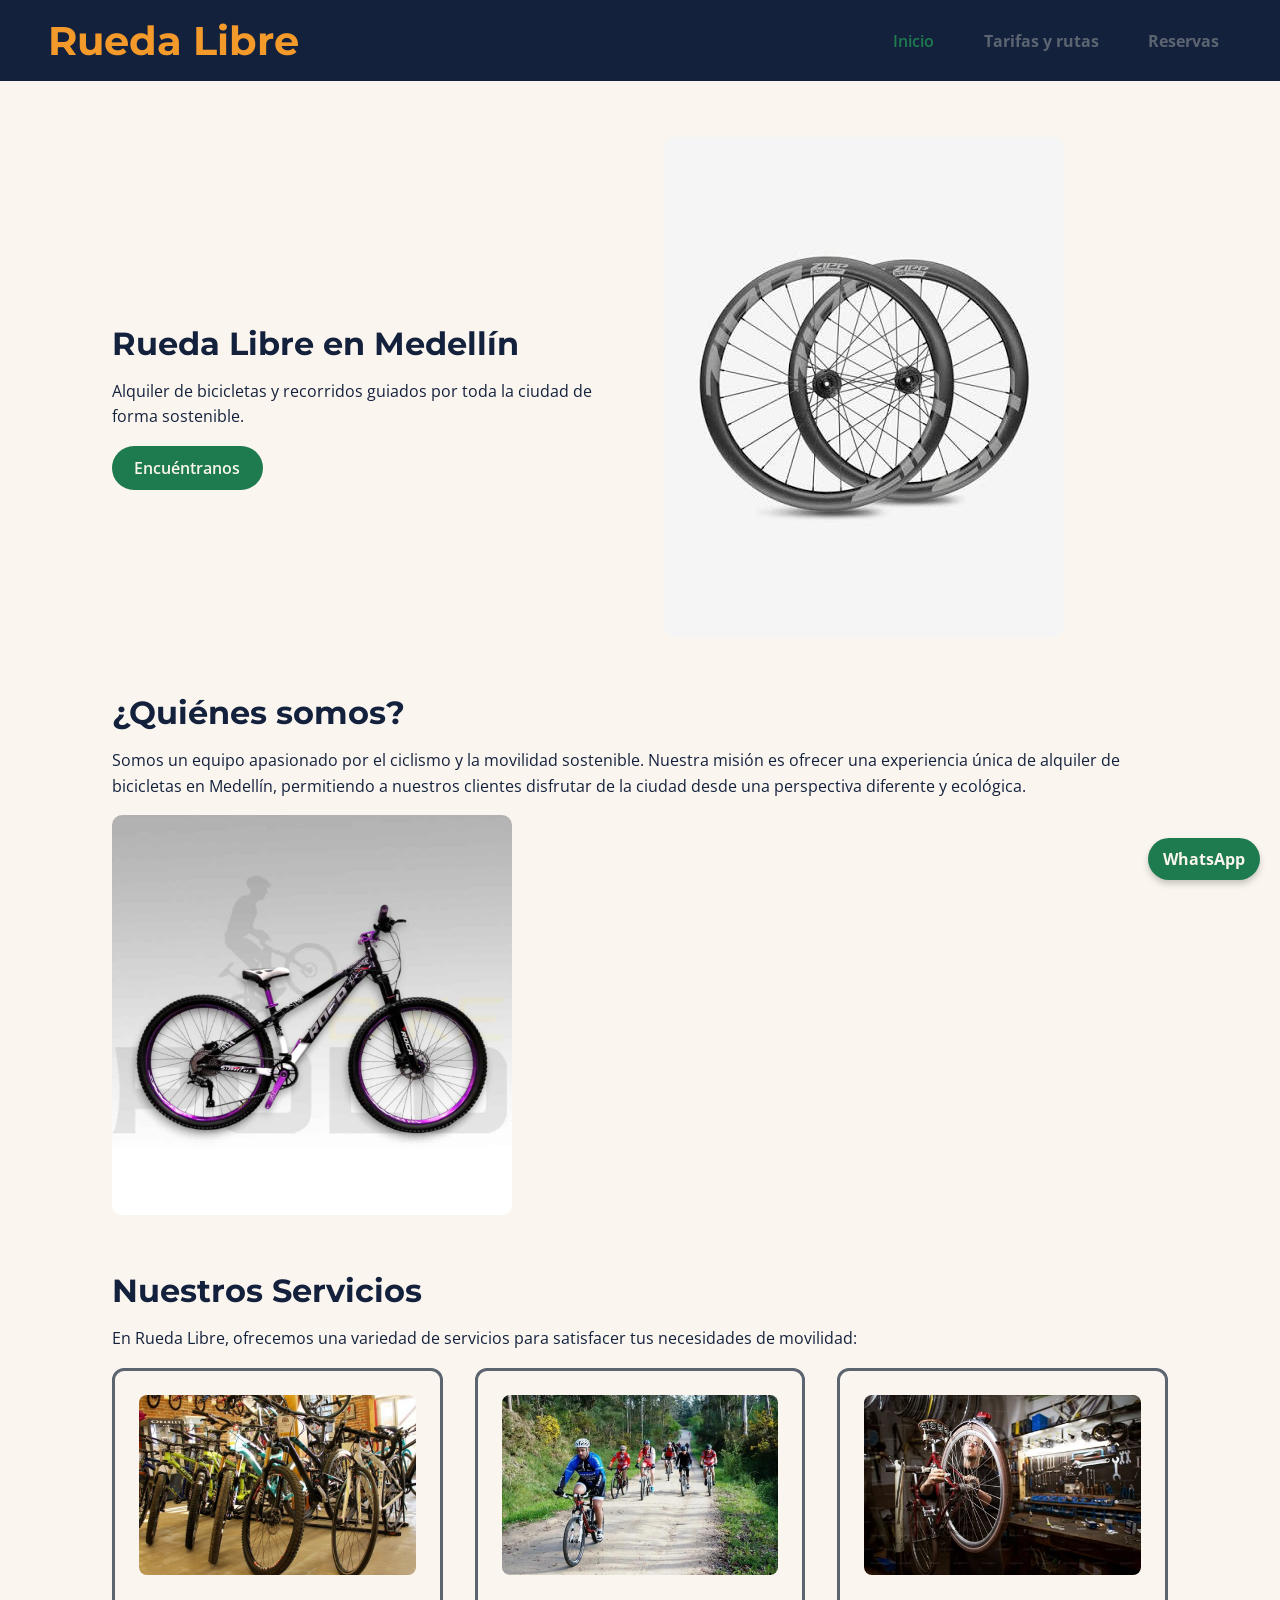
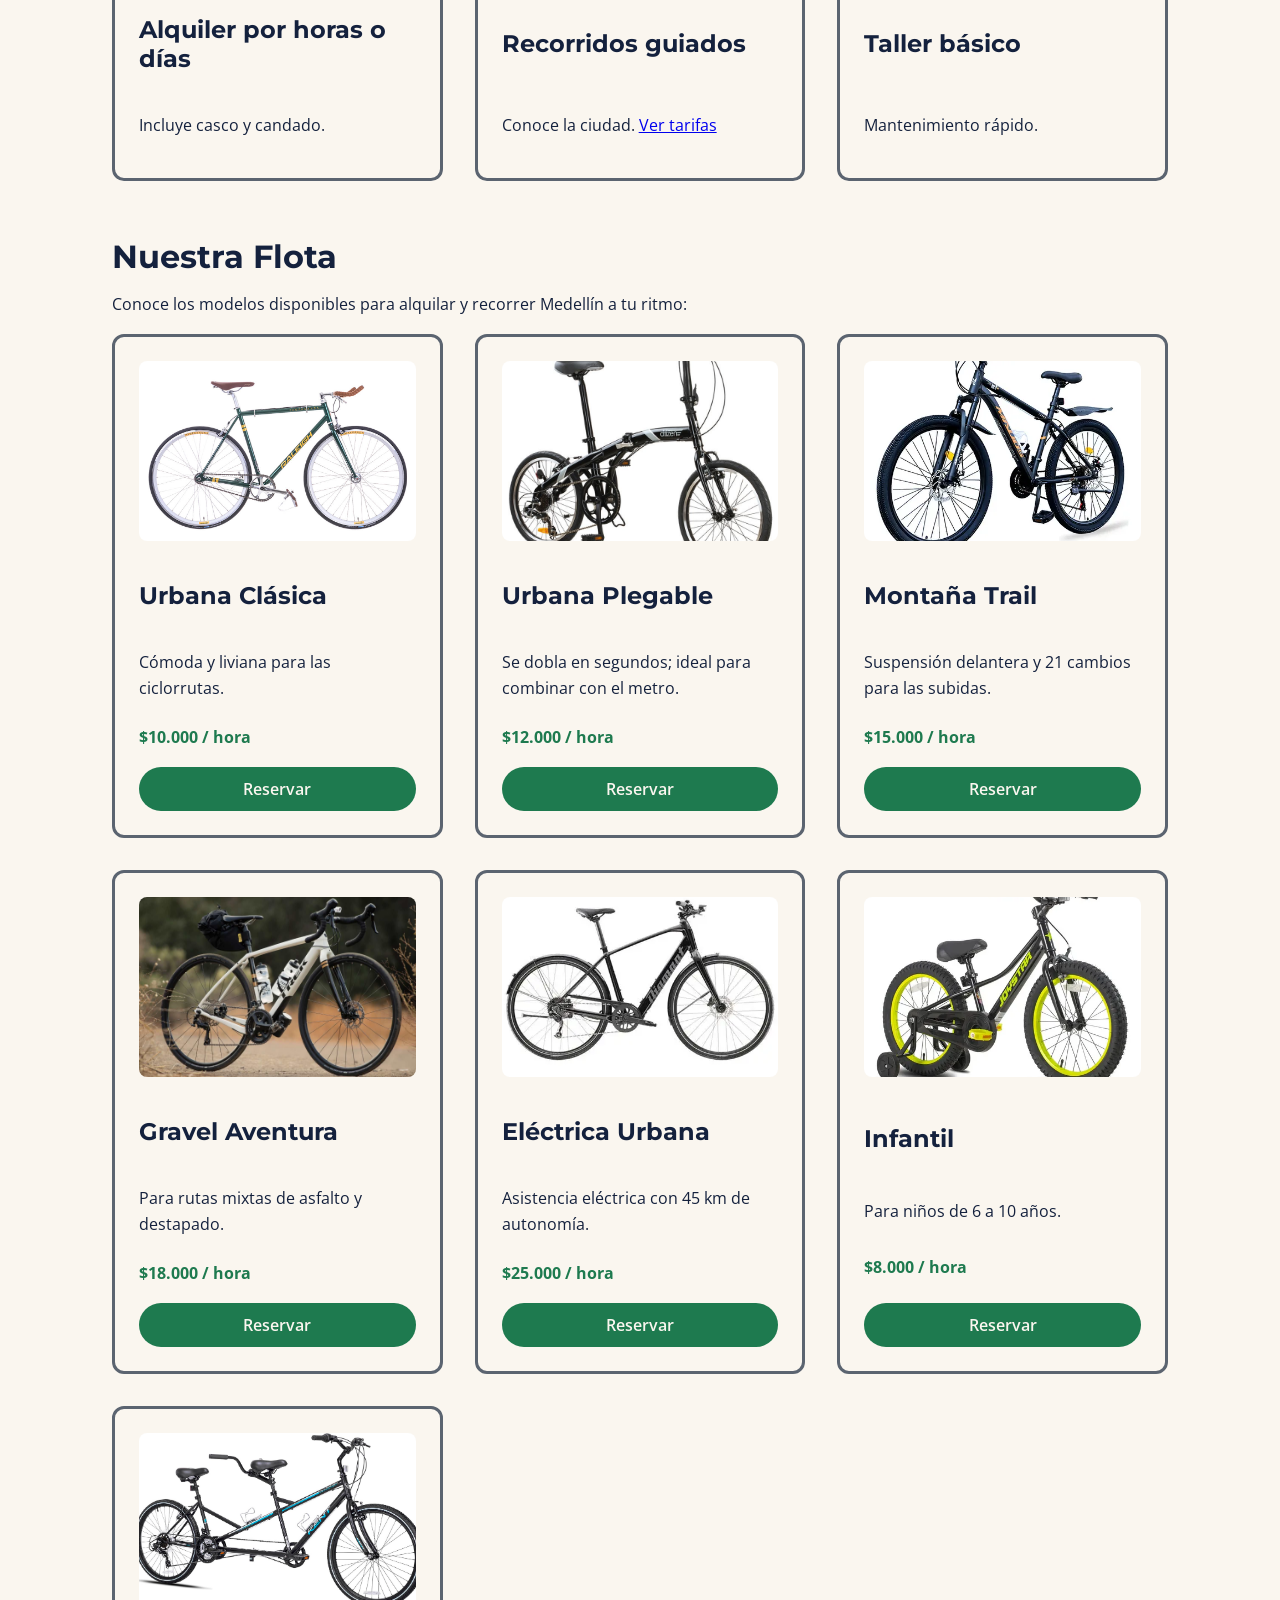
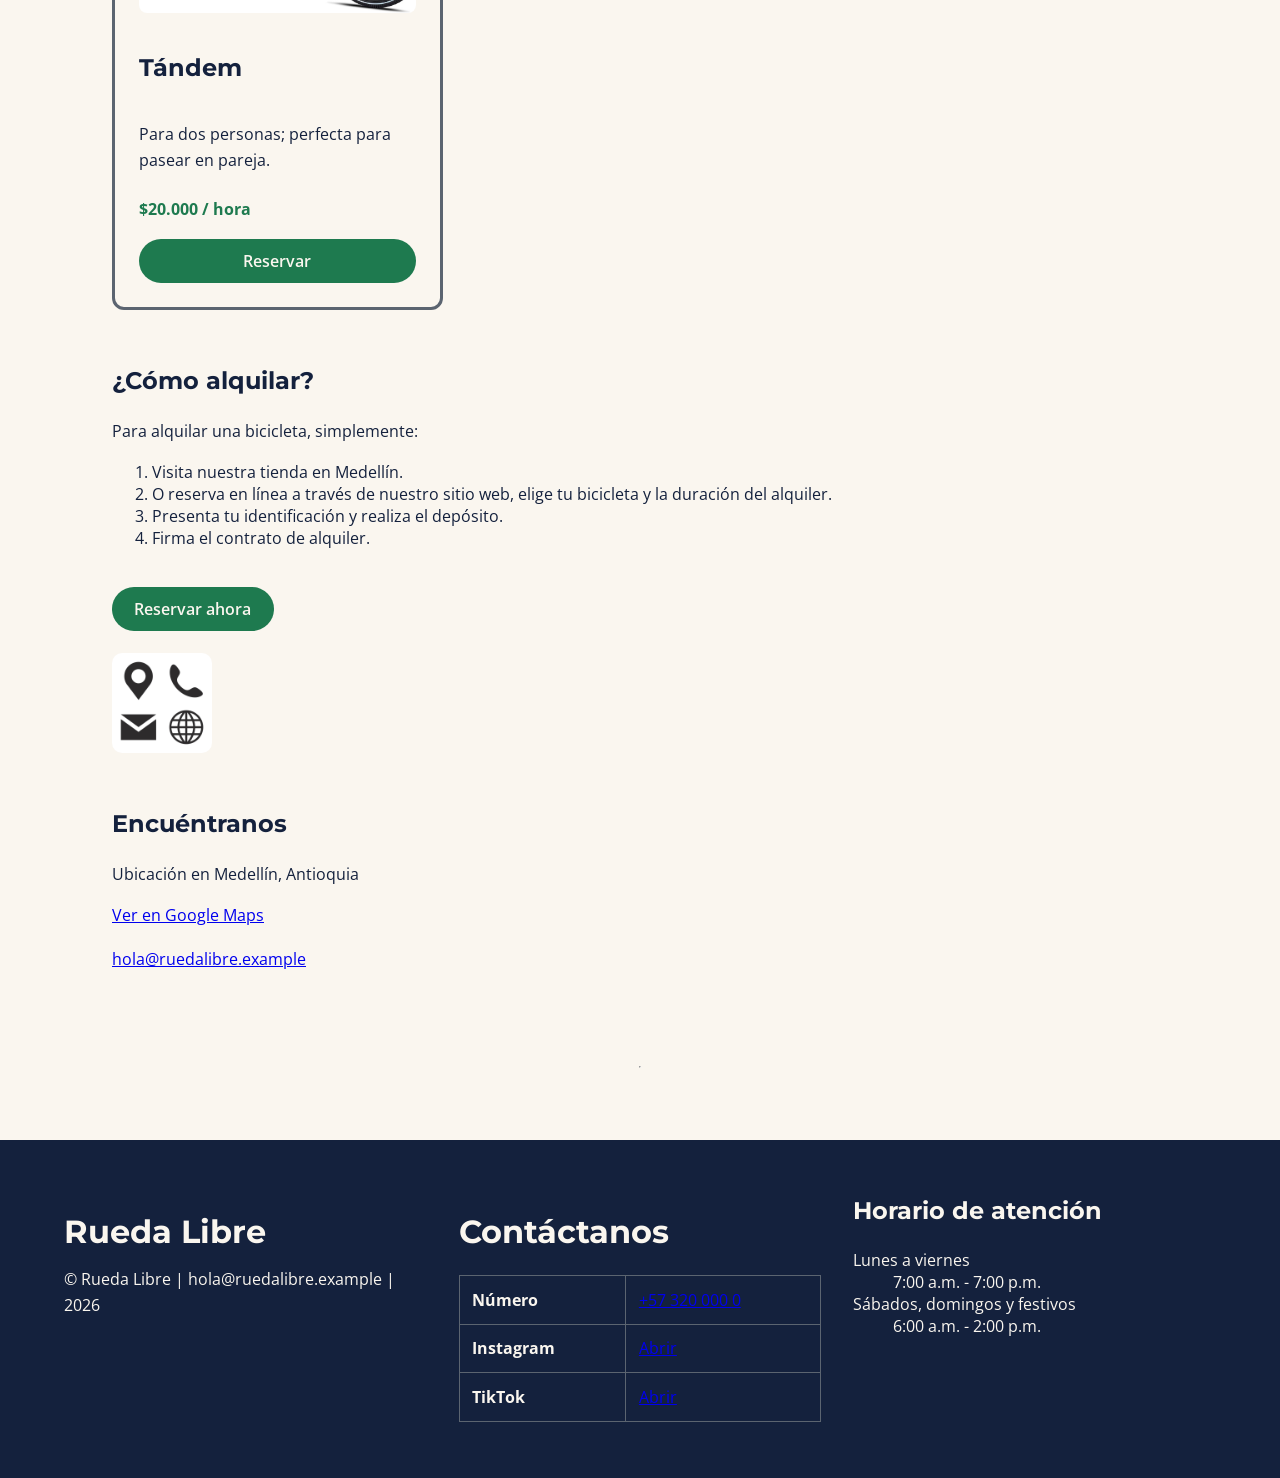
==== commit e8a03b51: "repaso" ====
--- a/index.html
+++ b/index.html
@@ -1,33 +1,31 @@
 <!doctype html>
 <html lang="es">
   <head>
+    <!-- Configuración de la codificación de caracteres y la adaptabilidad para celulares -->
     <meta charset="UTF-8" />
     <meta name="viewport" content="width=device-width, initial-scale=1.0" />
     <title>Rueda Libre | Alquiler de bicicletas en Medellín</title>
-    <!-- fuentes de google -->
+    
+    <!-- Enlaces a las fuentes de Google Fonts (Montserrat para títulos y Open Sans para texto) -->
     <link rel="preconnect" href="https://fonts.googleapis.com" />
     <link rel="preconnect" href="https://fonts.gstatic.com" crossorigin />
     <link href="https://fonts.googleapis.com/css2?family=Montserrat:wght@400;700&family=Open+Sans:wght@400;600&display=swap" rel="stylesheet" />
-    <!-- mis estilos -->
-     
-<!-- 1. Bootstrap CSS (Primero) -->
-  <link href="https://cdn.jsdelivr.net/npm/bootstrap@5.3.3/dist/css/bootstrap.min.css" rel="stylesheet">
-
-  <!-- 2. Tu hoja de estilos propia (DESPUÉS de Bootstrap) -->
-  <link rel="stylesheet" href="css/styles.css" />
-</head>
-
-
+    
+    <!-- Enlace a tu única hoja de estilos propia -->
+    <link rel="stylesheet" href="css/styles.css" />
+  </head>
 
   <body>
-    <!-- el boton flotante de whatsapp para que quede siempre visible -->
+    <!-- Botón flotante de WhatsApp situado de manera fija en la esquina inferior derecha -->
     <a href="https://wa.me/573000000000" class="whatsapp" target="_blank">WhatsApp</a> 
 
-    <!-- barra de navegacion principal de la pagina con flexbox -->
+    <!-- Cabecera principal del sitio web con Flexbox -->
     <header id="cabecera">
       <h1>Rueda Libre</h1>
       <nav>
+        <!-- Menú de navegación principal entre páginas -->
         <ul id="menu">
+          <!-- La clase 'activo' marca visualmente la página en la que nos encontramos -->
           <li><a href="index.html" class="activo">Inicio</a></li>
           <li><a href="paginas/tarifas.html">Tarifas y rutas</a></li>
           <li><a href="paginas/reservas.html">Reservas</a></li>
@@ -35,20 +33,22 @@
       </nav>
     </header>
 
-    <!-- aqui arranca todo el contenido fuerte de la pagina de inicio -->
+    <!-- Contenido principal de la página de inicio -->
     <main>
-      <!-- PASO 1: Portada hero en dos columnas con Grid (texto a la izquierda, foto a la derecha, centrado vertical) -->
-    <!-- PASO 1: Portada hero usando tu CSS grid original combinada con columnas -->
+      
+      <!-- SECCIÓN 1: Portada Hero en dos columnas (texto e imagen) -->
       <section class="portada-hero">
-        <div class="portada-texto col-12 col-md-6">
+        <div class="portada-texto">
           <h2>Rueda Libre en Medellín</h2>
           <p>Alquiler de bicicletas y recorridos guiados por toda la ciudad de forma sostenible.</p>
           <a href="#encuentranos" class="btn-reserva">Encuéntranos</a>
         </div>
-        <div class="portada-imagen col-12 col-md-6 text-center">
-          <img src="./img/images.jpeg" alt="portada de Rueda Libre" width="400" class="img-fluid" />
-        </div>
-      </section>
+        <div class="portada-imagen">
+          <img src="./img/images.jpeg" alt="Portada de Rueda Libre" width="400" />
+        </div>
+      </section>
+
+      <!-- SECCIÓN 2: ¿Quiénes somos? -->
       <section>
         <h2>¿Quiénes somos?</h2>
         <p>
@@ -57,16 +57,15 @@
           bicicletas en Medellín, permitiendo a nuestros clientes disfrutar de la
           ciudad desde una perspectiva diferente y ecológica.
         </p>
-        
-        <img src="./img/bicicleta.jpg" alt="bicicletas de Rueda Libre" width="400">
-      </section>
-
-      <!-- SECCIÓN 1: Los tres servicios principales en horizontal (en PC) -->
+        <img src="./img/bicicleta.jpg" alt="Bicicletas de Rueda Libre" width="400">
+      </section>
+
+      <!-- SECCIÓN 3: Nuestros Servicios Principales -->
       <section id="inicio">
         <h2>Nuestros Servicios</h2>
         <p>En Rueda Libre, ofrecemos una variedad de servicios para satisfacer tus necesidades de movilidad:</p>
 
-        <!-- Contenedor flex para alinear los 3 servicios principales en fila -->
+        <!-- Contenedor flexible para alinear los servicios -->
         <div class="servicios-principales">
           <article class="servicio">
             <img src="img/alquiler.jpg" alt="Alquiler" width="400"/>
@@ -88,121 +87,81 @@
         </div>
       </section>
 
-      <!-- SECCIÓN 2: La nueva flota de 7 modelos en cuadrícula (Grid) abajo -->
-      
-<!-- SECCIÓN 2: La nueva flota de 7 modelos en cuadrícula (Grid) abajo -->
-      
-
-
-<!-- SECCIÓN 2: La nueva flota de 7 modelos limpia con Bootstrap -->
-      <section class="container my-5">
+      <!-- SECCIÓN 4: Nuestra Flota (Las 7 tarjetas completas) -->
+      <section>
         <h2>Nuestra Flota</h2>
         <p>Conoce los modelos disponibles para alquilar y recorrer Medellín a tu ritmo:</p>
 
-        <div class="row g-4">
+        <!-- Contenedor flexible para ordenar las tarjetas de la flota -->
+        <div class="servicios-principales">
+          
           <!-- Tarjeta 1 -->
-          <div class="col-12 col-sm-6 col-lg-4">
-            <div class="card h-100 shadow-sm border-0 p-3">
-              <img src="img/urbanaclasica.jpg" alt="Urbana Clásica" class="card-img-top img-fluid rounded mb-3" style="height: 200px; object-fit: cover;">
-              <div class="card-body d-flex flex-column p-0">
-                <h3 class="h5 fw-bold text-dark">Urbana Clásica</h3>
-                <p class="text-muted small">Cómoda y liviana para las ciclorrutas.</p>
-                <p class="precio fw-bold text-success mt-auto mb-3">$10.000 / hora</p>
-                <a href="paginas/reservas.html" class="btn btn-success btn-sm w-100">Reservar</a>
-              </div>
-            </div>
-          </div>
+          <article class="servicio">
+            <img src="img/urbanaclasica.jpg" alt="Urbana Clásica">
+            <h3>Urbana Clásica</h3>
+            <p>Cómoda y liviana para las ciclorrutas.</p>
+            <p class="precio">$10.000 / hora</p>
+            <a href="paginas/reservas.html" class="btn">Reservar</a>
+          </article>
 
           <!-- Tarjeta 2 -->
-          <div class="col-12 col-sm-6 col-lg-4">
-            <div class="card h-100 shadow-sm border-0 p-3">
-              <img src="img/urbanaplegable.jpg" alt="Urbana Plegable" class="card-img-top img-fluid rounded mb-3" style="height: 200px; object-fit: cover;">
-              <div class="card-body d-flex flex-column p-0">
-                <h3 class="h5 fw-bold text-dark">Urbana Plegable</h3>
-                <p class="text-muted small">Se dobla en segundos; ideal para combinar con el metro.</p>
-                <p class="precio fw-bold text-success mt-auto mb-3">$12.000 / hora</p>
-                <a href="paginas/reservas.html" class="btn btn-success btn-sm w-100">Reservar</a>
-              </div>
-            </div>
-          </div>
+          <article class="servicio">
+            <img src="img/urbanaplegable.jpg" alt="Urbana Plegable">
+            <h3>Urbana Plegable</h3>
+            <p>Se dobla en segundos; ideal para combinar con el metro.</p>
+            <p class="precio">$12.000 / hora</p>
+            <a href="paginas/reservas.html" class="btn">Reservar</a>
+          </article>
 
           <!-- Tarjeta 3 -->
-          <div class="col-12 col-sm-6 col-lg-4">
-            <div class="card h-100 shadow-sm border-0 p-3">
-              <img src="img/montañatrail.webp" alt="Montaña Trail" class="card-img-top img-fluid rounded mb-3" style="height: 200px; object-fit: cover;">
-              <div class="card-body d-flex flex-column p-0">
-                <h3 class="h5 fw-bold text-dark">Montaña Trail</h3>
-                <p class="text-muted small">Suspensión delantera y 21 cambios para las subidas.</p>
-                <p class="precio fw-bold text-success mt-auto mb-3">$15.000 / hora</p>
-                <a href="paginas/reservas.html" class="btn btn-success btn-sm w-100">Reservar</a>
-              </div>
-            </div>
-          </div>
+          <article class="servicio">
+            <img src="img/montañatrail.webp" alt="Montaña Trail">
+            <h3>Montaña Trail</h3>
+            <p>Suspensión delantera y 21 cambios para las subidas.</p>
+            <p class="precio">$15.000 / hora</p>
+            <a href="paginas/reservas.html" class="btn">Reservar</a>
+          </article>
 
           <!-- Tarjeta 4 -->
-          <div class="col-12 col-sm-6 col-lg-4">
-            <div class="card h-100 shadow-sm border-0 p-3">
-              <img src="img/bicicletagravel.jpg" alt="Gravel Aventura" class="card-img-top img-fluid rounded mb-3" style="height: 200px; object-fit: cover;">
-              <div class="card-body d-flex flex-column p-0">
-                <h3 class="h5 fw-bold text-dark">Gravel Aventura</h3>
-                <p class="text-muted small">Para rutas mixtas de asfalto y destapado.</p>
-                <p class="precio fw-bold text-success mt-auto mb-3">$18.000 / hora</p>
-                <a href="paginas/reservas.html" class="btn btn-success btn-sm w-100">Reservar</a>
-              </div>
-            </div>
-          </div>
+          <article class="servicio">
+            <img src="img/bicicletagravel.jpg" alt="Gravel Aventura">
+            <h3>Gravel Aventura</h3>
+            <p>Para rutas mixtas de asfalto y destapado.</p>
+            <p class="precio">$18.000 / hora</p>
+            <a href="paginas/reservas.html" class="btn">Reservar</a>
+          </article>
 
           <!-- Tarjeta 5 -->
-          <div class="col-12 col-sm-6 col-lg-4">
-            <div class="card h-100 shadow-sm border-0 p-3">
-              <img src="img/electricaurbana.webp" alt="Eléctrica Urbana" class="card-img-top img-fluid rounded mb-3" style="height: 200px; object-fit: cover;">
-              <div class="card-body d-flex flex-column p-0">
-                <h3 class="h5 fw-bold text-dark">Eléctrica Urbana</h3>
-                <p class="text-muted small">Asistencia eléctrica con 45 km de autonomía.</p>
-                <p class="precio fw-bold text-success mt-auto mb-3">$25.000 / hora</p>
-                <a href="paginas/reservas.html" class="btn btn-success btn-sm w-100">Reservar</a>
-              </div>
-            </div>
-          </div>
+          <article class="servicio">
+            <img src="img/electricaurbana.webp" alt="Eléctrica Urbana">
+            <h3>Eléctrica Urbana</h3>
+            <p>Asistencia eléctrica con 45 km de autonomía.</p>
+            <p class="precio">$25.000 / hora</p>
+            <a href="paginas/reservas.html" class="btn">Reservar</a>
+          </article>
 
           <!-- Tarjeta 6 -->
-          <div class="col-12 col-sm-6 col-lg-4">
-            <div class="card h-100 shadow-sm border-0 p-3">
-              <img src="img/infantil.webp" alt="Infantil" class="card-img-top img-fluid rounded mb-3" style="height: 200px; object-fit: cover;">
-              <div class="card-body d-flex flex-column p-0">
-                <h3 class="h5 fw-bold text-dark">Infantil</h3>
-                <p class="text-muted small">Para niños de 6 a 10 años.</p>
-                <p class="precio fw-bold text-success mt-auto mb-3">$8.000 / hora</p>
-                <a href="paginas/reservas.html" class="btn btn-success btn-sm w-100">Reservar</a>
-              </div>
-            </div>
-          </div>
+          <article class="servicio">
+            <img src="img/infantil.webp" alt="Infantil">
+            <h3>Infantil</h3>
+            <p>Para niños de 6 a 10 años.</p>
+            <p class="precio">$8.000 / hora</p>
+            <a href="paginas/reservas.html" class="btn">Reservar</a>
+          </article>
 
           <!-- Tarjeta 7 -->
-          <div class="col-12 col-sm-6 col-lg-4">
-            <div class="card h-100 shadow-sm border-0 p-3">
-              <img src="img/tandem.jpg" alt="Tándem" class="card-img-top img-fluid rounded mb-3" style="height: 200px; object-fit: cover;">
-              <div class="card-body d-flex flex-column p-0">
-                <h3 class="h5 fw-bold text-dark">Tándem</h3>
-                <p class="text-muted small">Para dos personas; perfecta para pasear en pareja.</p>
-                <p class="precio fw-bold text-success mt-auto mb-3">$20.000 / hora</p>
-                <a href="paginas/reservas.html" class="btn btn-success btn-sm w-100">Reservar</a>
-              </div>
-            </div>
-          </div>
-        </div>
-      </section>
-
-
-
-
-
-
-
-
-
-
-      <!-- los pasos rapidos para que la gente sepa que hacer -->
+          <article class="servicio">
+            <img src="img/tandem.jpg" alt="Tándem">
+            <h3>Tándem</h3>
+            <p>Para dos personas; perfecta para pasear en pareja.</p>
+            <p class="precio">$20.000 / hora</p>
+            <a href="paginas/reservas.html" class="btn">Reservar</a>
+          </article>
+
+        </div>
+      </section>
+
+      <!-- SECCIÓN 5: ¿Cómo alquilar? (Pasos y guía rápida) -->
       <section>
         <h3>¿Cómo alquilar?</h3>
         <p>Para alquilar una bicicleta, simplemente:</p>
@@ -212,15 +171,13 @@
           <li>Presenta tu identificación y realiza el depósito.</li>
           <li>Firma el contrato de alquiler.</li>
         </ol>
-        
         <br />
         <a href="paginas/reservas.html" class="btn-reserva">Reservar ahora</a>
         <br /><br />
-        
-        <img src="./img/encuentra.jpg" alt="bicicletas de Rueda Libre" width="100" />
-      </section>
-
-      <!-- la seccion final con el mapa y el correo -->
+        <img src="./img/encuentra.jpg" alt="Tienda Rueda Libre" width="100" />
+      </section>
+
+      <!-- SECCIÓN 6: Encuéntranos (Ubicación y contacto) -->
       <section id="encuentranos">
         <h3>Encuéntranos</h3>
         <p>Ubicación en Medellín, Antioquia</p>
@@ -232,7 +189,7 @@
 
     <hr>
     
-    <!-- Pie de página unificado en tres columnas -->
+    <!-- Pie de página (Footer) unificado del sitio -->
     <footer id="pie">
       <div>
         <h2>Rueda Libre</h2>
@@ -271,7 +228,5 @@
         </aside>
       </div>
     </footer>
- <!-- Bootstrap JS Bundle (Justo antes de cerrar body) -->
-  <script src="https://cdn.jsdelivr.net/npm/bootstrap@5.3.3/dist/js/bootstrap.bundle.min.js"></script>
-</body>
+  </body>
 </html>
--- a/css/styles.css
+++ b/css/styles.css
@@ -1,184 +1,183 @@
 /* =========================================
    1. CONFIGURACIÓN GLOBAL Y VARIABLES (:root)
    ========================================= */
+
+/* El selector :root representa la raíz del documento HTML (la etiqueta <html>). 
+   Aquí guardamos "variables personalizadas" (custom properties) con colores y 
+   medidas que reutilizaremos en todo el sitio web para mantener un diseño coherente. */
 :root {
-  --verde-ruta: #1e7a4f;
-  --naranja-pedal: #f39a2b;
-  --azul-noche: #14213d;
-  --crema: #faf6ef;
-  --gris-asfalto: #5b6470;
-
-  --fuentes-titulos: "Montserrat", sans-serif;
-  --fuentes-texto: "Open Sans", sans-serif;
-
-  --espacios-sm: 0.5rem;
-  --espacios-md: 1rem;
-  --espacios-lg: 2rem;
-}
-
+  --verde-ruta: #1e7a4f;      /* Color principal ecológico de la marca */
+  --naranja-pedal: #f39a2b;   /* Color de acento para llamadas a la acción o contrastes */
+  --azul-noche: #14213d;      /* Color oscuro profundo para textos principales y cabeceras */
+  --crema: #faf6ef;           /* Color de fondo cálido y suave */
+  --gris-asfalto: #5b6470;    /* Color neutro para bordes y textos secundarios */
+
+  --fuentes-titulos: "Montserrat", sans-serif; /* Tipografía moderna para títulos */
+  --fuentes-texto: "Open Sans", sans-serif;     /* Tipografía limpia y legible para párrafos */
+
+  --espacios-sm: 0.5rem;      /* Variable de espacio pequeño (8px aprox) */
+  --espacios-md: 1rem;        /* Variable de espacio mediano (16px aprox) */
+  --espacios-lg: 3rem;        /* Variable de espacio grande (48px aprox) */
+}
+
+/* El selector universal (*) aplica estos estilos a TODOS los elementos de la página. 
+   'box-sizing: border-box' es vital: hace que los bordes y el relleno (padding) 
+   se incluyan dentro del ancho y alto total de la caja, evitando que se descuadren. */
 *,
 *::before,
 *::after {
   box-sizing: border-box;
 }
 
+/* Estilos base que afectan a toda la estructura de la página (body) */
 body {
-  background-color: var(--crema);
-  color: var(--azul-noche);
-  font-family: var(--fuentes-texto);
-  margin: 0;
-  padding: 0;
-}
-
+  background-color: var(--crema);     /* Aplica el color de fondo crema definido arriba */
+  color: var(--azul-noche);          /* Establece el color por defecto para las letras */
+  font-family: var(--fuentes-texto); /* Define la tipografía general de lectura */
+  margin: 0;                         /* Elimina el margen exterior que los navegadores traen por defecto */
+  padding: 0;                        /* Elimina el relleno por defecto del navegador */
+  display: flex;                     /* Convierte el body en un contenedor flexible (Flexbox) */
+  flex-direction: column;            /* Organiza los elementos principales de arriba hacia abajo (en columna) */
+  min-height: 100vh;                 /* Fuerza a que el body ocupe como mínimo el 100% de la altura visible de la pantalla */
+}
+
+/* Tipografías y tamaños predeterminados para los títulos */
 h1, h2, h3 {
-  font-family: var(--fuentes-titulos);
-}
-
+  font-family: var(--fuentes-titulos); /* Aplica Montserrat a todos los encabezados */
+}
+
+h1 { font-size: 2.5rem; }              /* Tamaño grande para el título principal */
+h2 { 
+  font-size: 2rem; 
+  margin-top: 2.5rem;                  /* Espacio superior para separar de la sección anterior */
+  margin-bottom: 1rem;                 /* Espacio inferior para separar del contenido de abajo */
+}
+h3 { font-size: 1.5rem; }
+
+/* Estilo general para los párrafos de texto */
+p {
+  font-size: 1rem;
+  line-height: 1.6;                    /* Altura de línea para mejorar la legibilidad y que no se amontone el texto */
+}
+
+/* Propiedades globales para todas las imágenes */
 img {
-  max-width: 100%;
-  border-radius: 10px;
-  display: block;
-}
-
+  max-width: 100%;                     /* Impide que la imagen se desborde de su contenedor padre */
+  border-radius: 10px;                 /* Redondea las esquinas de todas las imágenes */
+  display: block;                      /* Convierte la imagen en bloque para evitar espacios fantasma abajo */
+}
+
+/* Configuración de la caja principal de contenido (main) */
 main {
-  max-width: 75rem; 
-  width: 90%;
-  margin: 0 auto;
-  padding: var(--espacios-lg);
-}
-
-
-/* =========================================
-   2. ENCABEZADO Y NAVEGACIÓN (VERSIÓN MÓVIL BASE: 1 COLUMNA)
-   ========================================= */
+  max-width: 75rem;                    /* Limita el ancho máximo para que en pantallas gigantes no se estire de más */
+  width: 90%;                          /* En pantallas pequeñas ocupa el 90% dejando un 10% de margen lateral */
+  margin: 2rem auto;                   /* Centra la etiqueta main horizontalmente ('auto') y da espacio arriba/abajo */
+  padding-left: var(--espacios-lg);    /* Relleno interior izquierdo utilizando la variable */
+  padding-right: var(--espacios-lg);   /* Relleno interior derecho */
+  flex: 1;                             /* Hace que el main crezca y empuje el footer siempre hacia el fondo de la pantalla */
+}
+
+/* Separación vertical estándar entre cada sección de la página */
+section {
+  margin-top: 3.5rem;
+  margin-bottom: 3.5rem;
+}
+
+
+/* =========================================
+   2. ENCABEZADO Y NAVEGACIÓN (Flexbox)
+   ========================================= */
+
+/* Estilo para la barra de navegación superior (header o #cabecera) */
 header,
 #cabecera {
-  background-color: var(--azul-noche);
-  color: var(--crema);
-  padding: var(--espacios-md);
-  display: flex;
-  flex-direction: column;
-  align-items: center;
-  text-align: center;
-  gap: 1rem;
-}
-
+  background-color: var(--azul-noche); /* Fondo azul oscuro corporativo */
+  color: var(--crema);                 /* Color de texto claro */
+  padding: var(--espacios-md) var(--espacios-lg); /* Espaciado interno superior/inferior y lateral */
+  display: flex;                       /* Activa Flexbox para acomodar sus elementos internos */
+  flex-direction: column;              /* En celulares, coloca el título y el menú en columna (uno debajo de otro) */
+  align-items: center;                 /* Centra horizontalmente los elementos dentro del header */
+  text-align: center;                  /* Centra el texto */
+  gap: 1rem;                           /* Espacio de separación automático entre el título y el menú */
+  width: 100%;                         /* Ocupa todo el ancho de la pantalla */
+}
+
+/* Estilo específico para el título principal dentro del encabezado */
 header h1 {
-  margin: 0;
-  color: var(--naranja-pedal);
-}
-
+  margin: 0;                           /* Elimina los márgenes predeterminados del h1 */
+  color: var(--naranja-pedal);         /* Pinta el título con el color naranja de acento */
+}
+
+/* Estilo para la lista desordenada que conforma el menú de navegación */
 #menu {
-  display: flex;
-  flex-direction: column;
-  list-style: none;
-  gap: 0.8rem;
+  display: flex;                       /* Convierte la lista en un contenedor flexible */
+  flex-direction: column;              /* En móvil, los enlaces del menú van apilados verticalmente */
+  list-style: none;                    /* Elimina los puntos o viñetas típicas de las listas */
+  gap: 0.8rem;                         /* Espacio entre cada opción del menú */
   margin: 0;
   padding: 0;
   align-items: center;
 }
 
+/* Estilo para los enlaces de texto dentro del menú */
 #menu a {
-  color: var(--gris-asfalto);
-  text-decoration: none;
-  font-weight: bold;
-  padding: 0.5rem 0.8rem;
-}
-
+  color: var(--gris-asfalto);          /* Color gris para las opciones inactivas */
+  text-decoration: none;               /* Quita la línea subrayada por defecto de los enlaces */
+  font-weight: bold;                   /* Pone el texto en negrita */
+  padding: 0.5rem 0.8rem;              /* Da área de clic cómoda alrededor de la palabra */
+}
+
+/* Estilo para el enlace que representa la página actual (clase .activo) */
 #menu a.activo {
-  color: var(--verde-ruta);
+  color: var(--verde-ruta);            /* Destaca la opción activa con el verde corporativo */
   font-weight: 600;
 }
 
+/* Efecto visual al pasar el cursor por encima de los enlaces del menú */
 #menu a:hover {
-  color: var(--naranja-pedal);
-  text-decoration: underline;
-}
-
-#menu a:focus {
-  color: var(--naranja-pedal);
-  outline: 2px solid var(--naranja-pedal);
-  outline-offset: 3px;
-}
-
-#menu li:hover {
-  transform: scale(1.05);
-}
-
-
-/* =========================================
-   3. SECCIONES Y TARJETAS (ESTILO BASE MÓVIL: 1 COLUMNA)
-   ========================================= */
-#inicio {
-  padding-top: var(--espacios-lg);
-  padding-bottom: var(--espacios-lg);
-}
-
+  color: var(--naranja-pedal);         /* Cambia el color del texto a naranja */
+  text-decoration: underline;          /* Vuelve a subrayar sutilmente al pasar el mouse */
+}
+
+
+/* =========================================
+   3. SECCIONES, PORTADA Y TARJETAS (CSS Grid)
+   ========================================= */
+
+/* Contenedor de la sección de portada (Hero) en dispositivos móviles */
 .portada-hero {
   display: flex;
-  flex-direction: column;
-  gap: 2rem;
-  margin-bottom: 2rem;
-  padding: 1rem 0;
-  text-align: center;
-}
-
+  flex-direction: column;              /* Apila el texto y la imagen verticalmente */
+  gap: 2rem;                           /* Espacio de separación entre el texto y la foto */
+  margin-top: 1.5rem;
+  margin-bottom: 3rem;
+  text-align: center;                  /* Centra el texto en celulares */
+}
+
+/* Centra el botón de la portada cuando está en versión móvil */
 .portada-hero .btn-reserva {
   margin: 0 auto;
 }
 
+/* Contenedor en cuadrícula (Grid) para alinear las tarjetas de servicios y flota en móvil */
 .servicios-principales {
-  display: flex;
-  flex-direction: column;
-  gap: 1.5rem;
-}
-
-.flota-grid {
-  display: flex;
-  flex-direction: column;
-  gap: 1.5rem;
-  margin-top: 1.5rem;
-}
-
+  display: grid;
+  grid-template-columns: 1fr;          /* Una sola columna fluida en celulares */
+  gap: 1.5rem;                         /* Espacio vertical entre cada tarjeta */
+}
+
+/* Estilo individual para las tarjetas de servicios */
 .servicio {
   display: flex;
   flex-direction: column;
-  justify-content: space-between;
-  padding: 1.5rem;
-  border: 3px solid var(--gris-asfalto);
-  border-radius: 12px;
-  background-color: var(--crema);
-}
-
-/* Ajuste corregido para que las imágenes se vean completas y uniformes */
-.servicio img {
-  width: 100%;
-  height: 180px;
-  object-fit: contain;
-  background-color: #ffffff;
-  padding: 10px;
-  display: block;
-  border-radius: 8px;
-  margin-bottom: 1rem;
-}
-
-.servicio .precio {
-  font-weight: bold;
-  color: var(--verde-ruta);
-  margin: 0.5rem 0 1rem 0;
-}
-
-
-/* =========================================
-   GALERÍA DE RUTAS (MÓVIL BASE: 1 COLUMNA)
-   ========================================= */
-.galeria-rutas {
-  display: flex;
-  flex-direction: column;
-  gap: 1.5rem;
-  margin: 1.5rem 0;
-}
-
+  justify-content: space-between;      /* Distribuye el contenido interno uniformemente */
+  padding: 1.5rem;                     /* Relleno interior de la tarjeta */
+  border: 3px solid var(--gris-asfalto); /* Marco exterior con el color gris asfalto */
+  border-radius: 12px;                 /* Bordes redondeados de la tarjeta */
+  background-color: var(--crema);      /* Fondo interior de la tarjeta */
+}
+
+/* Estilo individual para las tarjetas de rutas */
 .tarjeta-ruta {
   display: flex;
   flex-direction: column;
@@ -189,354 +188,169 @@
   background-color: var(--crema);
 }
 
+/* CORRECCIÓN DE TAMAÑO DE IMÁGENES: 
+   Fuerza una altura idéntica de 180px para todas las imágenes de servicios y rutas, 
+   y 'object-fit: cover' recorta sutilmente los sobrantes para que ninguna se deforme. */
+.servicio img,
 .tarjeta-ruta img {
   width: 100%;
   height: 180px;
   object-fit: cover;
-  border-radius: 10px;
+  background-color: #ffffff;
+  padding: 0;
+  border-radius: 8px;
   margin-bottom: 1rem;
 }
 
-.tarjeta-ruta .precio {
+/* Estilo para resaltar los precios en las tarjetas */
+.precio {
   font-weight: bold;
-  color: var(--verde-ruta);
-  font-size: 1.1rem;
+  color: var(--verde-ruta);            /* Color verde para el texto del precio */
   margin: 0.5rem 0 1rem 0;
 }
 
 
 /* =========================================
-   LAYOUT DE RESERVAS (MÓVIL BASE: 1 COLUMNA)
-   ========================================= */
-.reservas-layout {
-  display: flex;
-  flex-direction: column;
-  gap: 2rem;
-}
-
-.reservas-layout form {
-  max-width: 100%;
-  margin: 0;
-}
-
-.lateral-contacto {
-  background-color: var(--crema);
-  border: 2px solid var(--gris-asfalto);
-  border-radius: 12px;
-  padding: 1.5rem;
-}
-
-.lateral-contacto ul {
-  padding-left: 1.2rem;
-}
-
-
-/* =========================================
-   4. TABLAS (Móvil base adaptado)
-   ========================================= */
-.tabla,
+   4. TABLAS
+   ========================================= */
+
+/* Estructura general de las tablas de precios o información */
 table {
-  width: 100%;
-  border-collapse: collapse;
+  width: 100%;                         /* Ocupa todo el ancho disponible */
+  border-collapse: collapse;           /* Une los bordes dobles de las celdas en una sola línea limpia */
   margin: 1.5rem 0;
-  font-size: 0.9rem;
-}
-
-.tabla th,
-.tabla td,
+  font-size: 1rem;
+}
+
+/* Estilo para las celdas de encabezado (th) y datos (td) */
 table th,
 table td {
-  padding: 0.6rem;
-  border: 1px solid var(--gris-asfalto);
-  text-align: left;
-}
-
-.tabla thead th,
+  padding: 0.8rem;                     /* Espacio interno dentro de cada celda */
+  border: 1px solid var(--gris-asfalto); /* Borde individual para cada celda */
+  text-align: left;                    /* Alinea el texto a la izquierda */
+}
+
+/* Estilo exclusivo para la fila de cabecera de la tabla (thead) */
 table thead th {
-  background-color: var(--azul-noche);
-  color: var(--crema);
+  background-color: var(--azul-noche); /* Fondo oscuro corporativo */
+  color: var(--crema);                 /* Texto claro */
   font-weight: bold;
 }
 
-.tabla tbody tr:nth-child(even),
-table tbody tr:nth-child(even) {
-  background-color: var(--crema);
-}
-
 
 /* =========================================
    5. BOTONES Y COMPONENTES
    ========================================= */
-.boton-primario,
-button,
+
+/* Estilo base compartido para los botones de reserva y clases .btn */
+.btn-reserva,
 .btn {
-  background-color: var(--verde-ruta);
-  color: var(--crema);
-  padding: 10px 20px;
-  border: none;
-  border-radius: 5px;
-  text-decoration: none;
-  display: inline-block;
-  cursor: pointer;
-}
-
-.boton-secundario {
-  background-color: var(--naranja-pedal);
-  color: var(--azul-noche);
-  padding: 10px 20px;
-  border: none;
-  border-radius: 5px;
-  text-decoration: none;
-  display: inline-block;
-}
-
-button:hover,
-.btn:hover {
-  background-color: var(--naranja-pedal);
-}
-
-.btn-reserva {
-  background-color: var(--verde-ruta);
-  color: var(--crema);
-  padding: 0.7em 1.4em;
-  border-radius: 999px;
-  text-decoration: none;
+  background-color: var(--verde-ruta); /* Fondo verde corporativo */
+  color: var(--crema);                 /* Texto claro */
+  padding: 0.7em 1.4em;                /* Relleno interior proporcional al tamaño de la letra */
+  border-radius: 999px;                /* Valor alto para redondear completamente los bordes tipo píldora */
+  text-decoration: none;               /* Quita el subrayado si es un enlace convertido en botón */
   font-weight: 600;
   display: inline-block;
   border: none;
-  cursor: pointer;
+  cursor: pointer;                     /* Cambia el cursor a manito al pasar por encima */
   text-align: center;
 }
 
-.btn-reserva:hover {
-  background-color: var(--naranja-pedal);
-  color: var(--azul-noche);
-}
-
-.btn-reserva:focus {
-  outline: 3px solid var(--azul-noche);
-  outline-offset: 3px;
-}
-
-
-/* =========================================
-   6. FORMULARIOS (Móvil base)
-   ========================================= */
-form fieldset {
-  border: 2px solid var(--gris-asfalto);
-  border-radius: 8px;
-  padding: 1rem;
-  margin-bottom: 1.5rem;
-  background-color: var(--crema);
-}
-
-form legend {
-  font-weight: bold;
-  color: var(--azul-noche);
-  padding: 0 0.5rem;
-}
-
-form div,
-form p {
-  margin-bottom: 1.2rem;
-}
-
-form label {
-  display: block;
-  margin-bottom: 0.4rem;
-  font-weight: bold;
-}
-
-form input,
-form select,
-form textarea {
+/* Efecto visual al pasar el cursor sobre los botones */
+.btn-reserva:hover,
+.btn:hover {
+  background-color: var(--naranja-pedal); /* Cambia el fondo a naranja al hacer hover */
+  color: var(--azul-noche);            /* Cambia el color del texto a azul oscuro para buen contraste */
+}
+
+
+/* =========================================
+   6. PIE DE PÁGINA (Footer) y BOTÓN FLOTANTE
+   ========================================= */
+
+/* Estilo para el contenedor del pie de página en móvil */
+#pie {
   width: 100%;
-  padding: 0.8rem;
-  border: 1px solid var(--gris-asfalto);
-  border-radius: 8px;
-  background-color: var(--crema);
-  color: var(--azul-noche);
-}
-
-form input[type="radio"],
-form input[type="checkbox"] {
-  width: auto;
-  margin-right: 0.5rem;
-}
-
-input:focus,
-select:focus,
-textarea:focus {
-  outline: 2px solid var(--verde-ruta);
-  outline-offset: 2px;
-  border-color: var(--verde-ruta);
-}
-
-form button,
-form input[type="submit"] {
-  display: block;
-  width: 100%;
-  padding: 1rem 1.5rem;
-  background-color: var(--verde-ruta);
-  color: var(--crema);
-  border: none;
-  border-radius: 8px;
-  font-size: 1.1rem;
-  cursor: pointer;
-  margin-top: 1rem;
-}
-
-.fila-campos {
+  background-color: var(--azul-noche); /* Fondo azul oscuro */
+  color: var(--crema);                 /* Texto claro */
+  padding: 2rem 4rem;                  /* Relleno interior generoso */
+  margin-top: 4rem;                    /* Separa el footer del contenido anterior */
   display: flex;
-  flex-direction: column;
-  gap: 1.2rem;
-  margin-bottom: 1.2rem;
-}
-
-.campo-corto {
-  flex: 1;
-}
-
-
-/* =========================================
-   7. PIE DE PÁGINA (MÓVIL BASE: 1 COLUMNA)
-   ========================================= */
-#pie {
-  display: flex;
-  flex-direction: column;
-  gap: 2rem;
-  background-color: var(--azul-noche);
-  color: var(--crema);
-  padding: 2rem 1.5rem;
-  margin-top: 3rem;
-}
-
-#pie table tbody tr:nth-child(even) {
-  background-color: transparent;
-}
-
-#pie table td, 
-#pie table th {
-  border: 1px solid var(--gris-asfalto);
-}
-
-#pie a {
-  color: var(--naranja-pedal);
-  text-decoration: none;
-}
-
-#pie a:hover {
-  text-decoration: underline;
-}
-
+  flex-direction: column;              /* Apila las columnas del footer en dispositivos móviles */
+  gap: 1.5rem;                         /* Espacio entre los bloques del footer */
+}
+
+/* Estilo para el botón flotante de WhatsApp */
 .whatsapp {
-  position: fixed;
-  bottom: 20px;
-  right: 20px;
-  background-color: var(--verde-ruta);
-  color: var(--crema);
+  position: fixed;                     /* Lo fija en la pantalla para que no se mueva al hacer scroll */
+  bottom: 20px;                        /* Distancia fija desde el borde inferior */
+  right: 20px;                         /* Distancia fija desde el borde derecho */
+  background-color: var(--verde-ruta); /* Fondo verde */
+  color: var(--crema);                 /* Texto claro */
   padding: 10px 15px;
-  border-radius: 50px;
+  border-radius: 50px;                 /* Forma redondeada flotante */
   text-decoration: none;
   font-weight: bold;
-  z-index: 1000;
-  box-shadow: 0 4px 6px rgba(0, 0, 0, 0.2);
-}
-
-.whatsapp:hover {
-  background-color: var(--naranja-pedal);
-  color: var(--azul-noche);
-}
-
-footer {
-  margin-bottom: 80px;
-}
-
-
-/* =========================================
-   8. MEDIA QUERIES (TABLET Y ESCRITORIO - A PARTIR DE 768px)
-   ========================================= */
+  z-index: 1000;                       /* Asegura que flote por encima de cualquier otro elemento de la página */
+  box-shadow: 0 4px 6px rgba(0, 0, 0, 0.2); /* Sombra suave para dar efecto de relieve */
+}
+
+
+/* =========================================
+   7. MEDIA QUERIES (Adaptación para Escritorio)
+   ========================================= */
+
+/* Esta regla '@media' se activa automáticamente cuando la pantalla tiene un ancho 
+   mínimo de 768px (tablets y computadoras). Aquí transformamos el diseño móvil 
+   en un diseño amplio y horizontal. */
 @media (min-width: 768px) {
+
+  /* Transforma la cabecera de columna a fila horizontal */
   header, #cabecera {
-    flex-direction: row;
-    justify-content: space-between;
+    flex-direction: row;               /* Coloca el título a la izquierda y el menú a la derecha */
+    justify-content: space-between;    /* Separa ambos extremos al máximo */
     text-align: left;
-  }
-
+    padding-left: 3rem;
+    padding-right: 3rem;
+  }
+
+  /* Pone los enlaces del menú en fila horizontal */
   #menu {
     flex-direction: row;
     gap: 1.5rem;
   }
 
+  /* Convierte la portada (Hero) en una cuadrícula (Grid) de 2 columnas iguales */
   .portada-hero {
     display: grid;
-    grid-template-columns: 1fr 1fr;
-    align-items: center;
+    grid-template-columns: 1fr 1fr;    /* Dos columnas de igual proporción (texto izq, foto der) */
+    align-items: center;               /* Centra verticalmente los elementos de la cuadrícula */
     gap: 3rem;
     text-align: left;
   }
 
   .portada-hero .btn-reserva {
-    margin: 0;
-  }
-
+    margin: 0;                         /* Quita el centrado automático del botón en escritorio */
+  }
+
+  /* Organiza las tarjetas de servicios y flota en un máximo de 3 columnas en PC. 
+     Las tarjetas impares (como la tarjeta 7) bajan a la siguiente fila manteniendo 
+     exactamente el mismo tamaño sin estirarse a lo ancho de la pantalla. */
   .servicios-principales {
-    flex-direction: row;
-    flex-wrap: wrap;
-    justify-content: space-between;
-  }
-
-  .servicios-principales .servicio {
-    flex: 1 1 300px;
-  }
-
-/* ELIMINADO / REEMPLAZADO POR BOOTSTRAP GRID (MiniReto 7)
-.flota-grid {
     display: grid;
-    grid-template-columns: repeat(auto-fit, minmax(250px, 1fr));
-    gap: 20px;
-}
-*/
-
-/* NOTA: Esta regla se mantiene activa para las páginas paginas/tarifas.html 
-   y paginas/reservas.html, pero se sobreescribe en index.html usando Bootstrap */
-.servicio {
-    /* tus estilos de bordes, sombras o fuentes */
-}
-  .galeria-rutas {
+    grid-template-columns: repeat(3, 1fr); /* Crea exactamente 3 columnas proporcionales */
+    gap: 2rem;                             /* Espaciado limpio horizontal y vertical */
+  }
+
+  /* CORRECCIÓN DEL PIE DE PÁGINA: 
+     Convierte el footer en una cuadrícula exacta de 3 columnas para PC 
+     (marca, contáctanos y horario de atención alineados horizontalmente). */
+  #pie {
     display: grid;
     grid-template-columns: repeat(3, 1fr);
+    align-items: start;
     gap: 2rem;
-  }
-
-  .reservas-layout {
-    display: grid;
-    grid-template-columns: 2fr 1fr;
-    gap: 3rem;
-    align-items: start;
-  }
-
-  .fila-campos {
-    flex-direction: row;
-    gap: 1rem;
-  }
-
-  .tabla,
-  table {
-    font-size: 1rem;
-  }
-
-  .tabla th,
-  .tabla td,
-  table th,
-  table td {
-    padding: 1rem;
-  }
-
-  #pie {
-    display: grid;
-    grid-template-columns: repeat(auto-fit, minmax(220px, 1fr));
-    align-items: start;
-    gap: 1.5rem;
+    padding: 2rem 4rem;
   }
 }
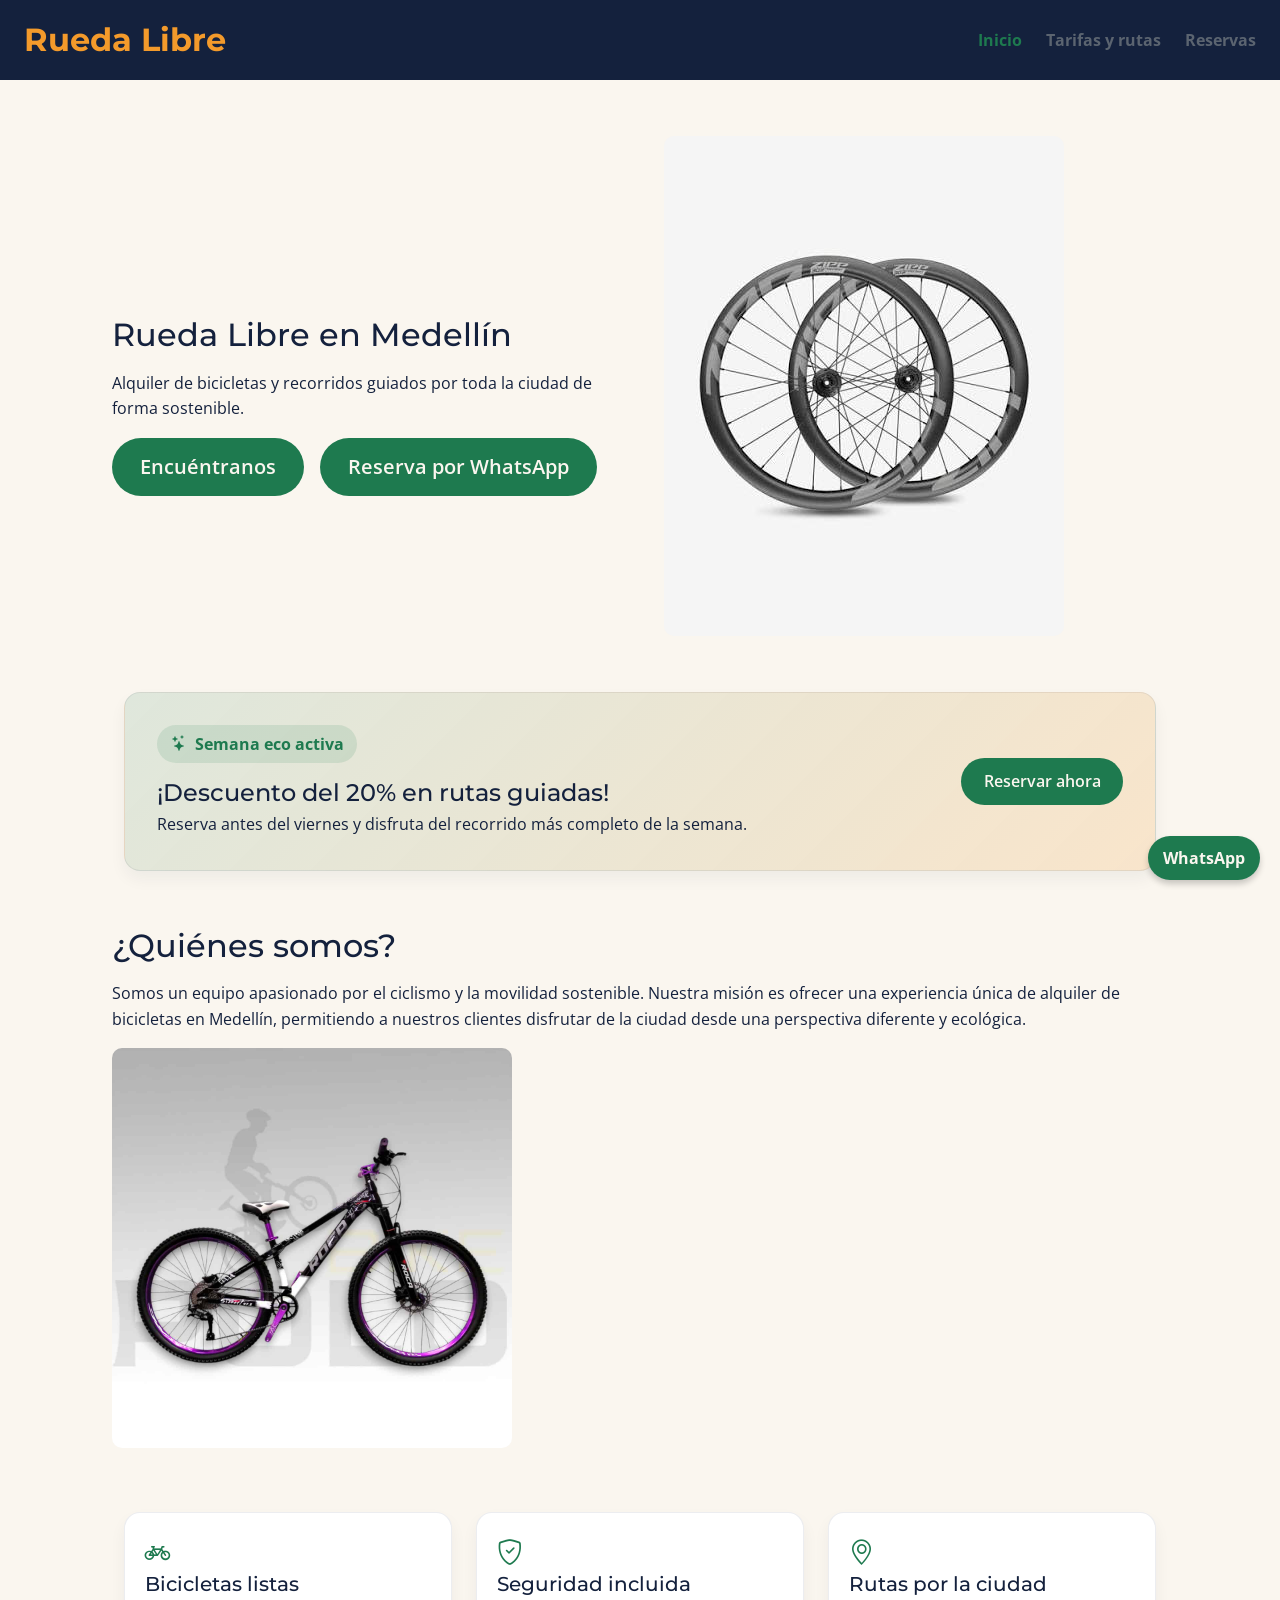
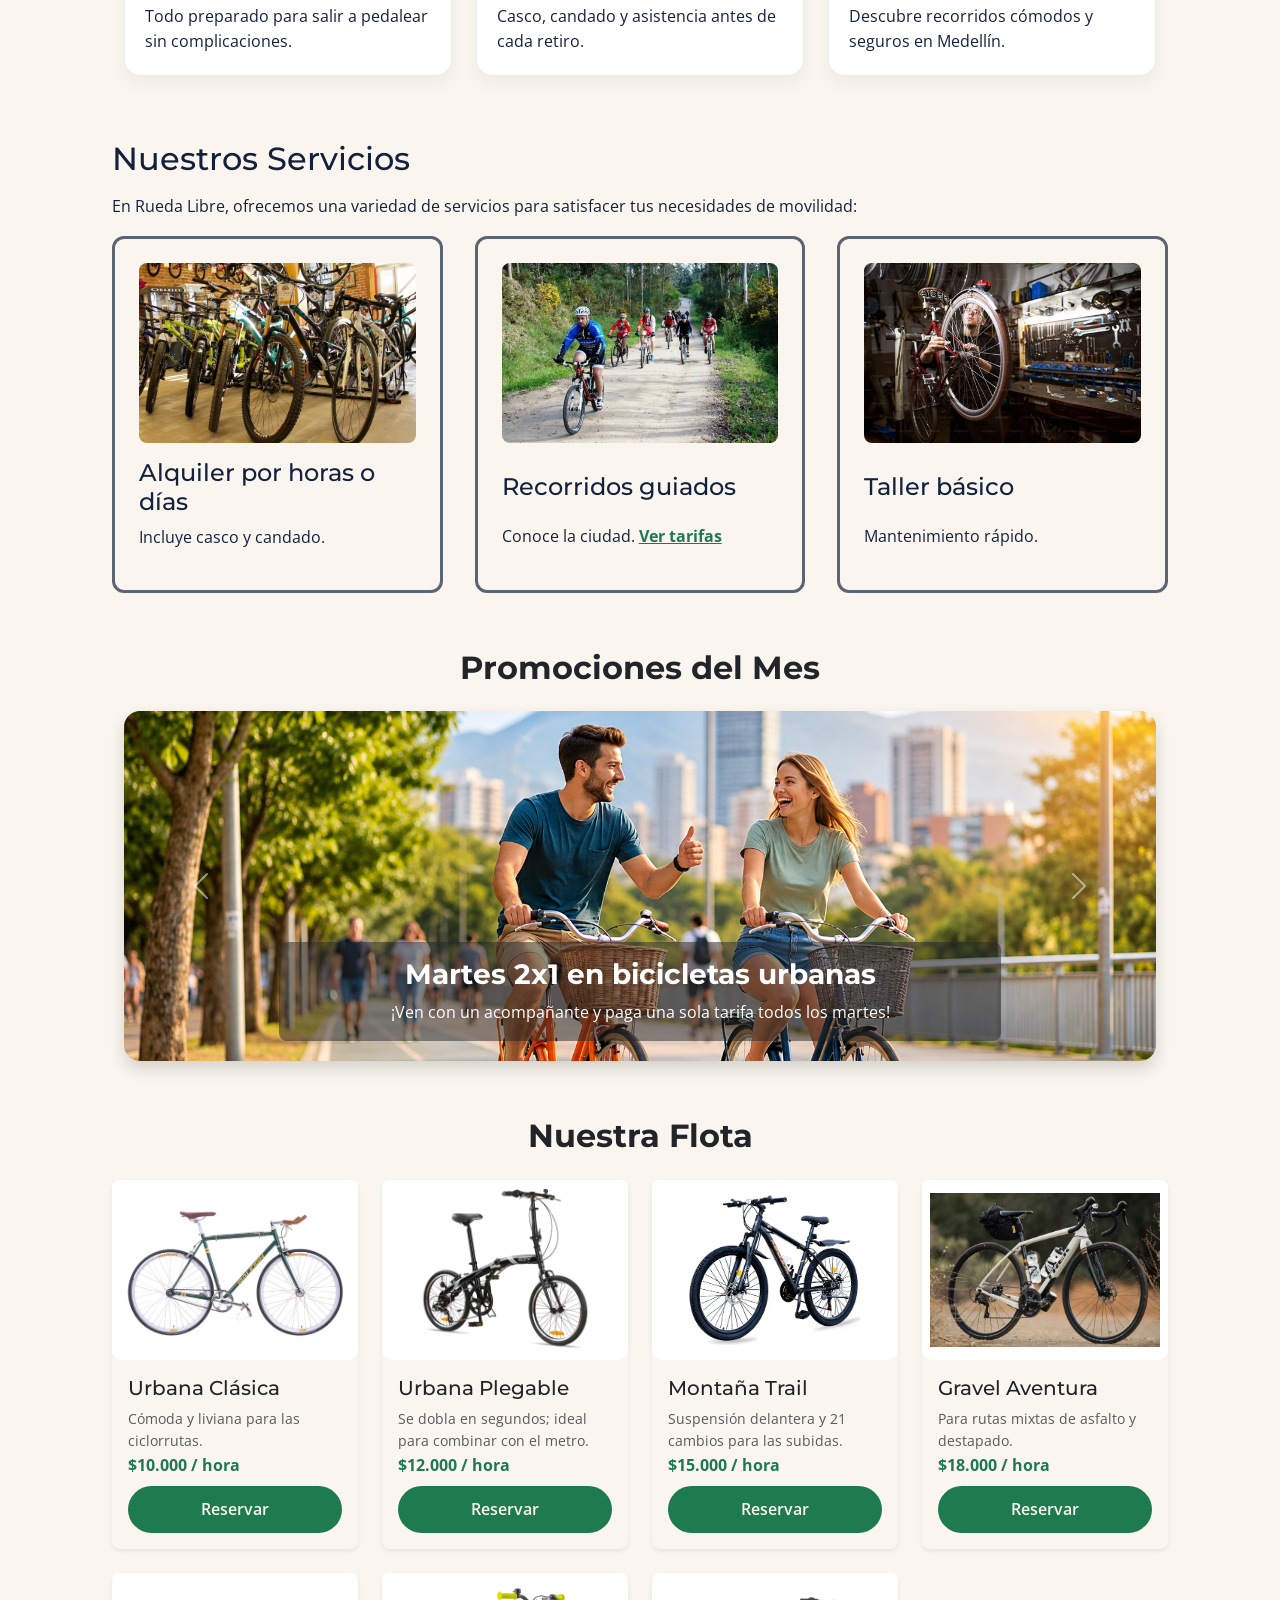
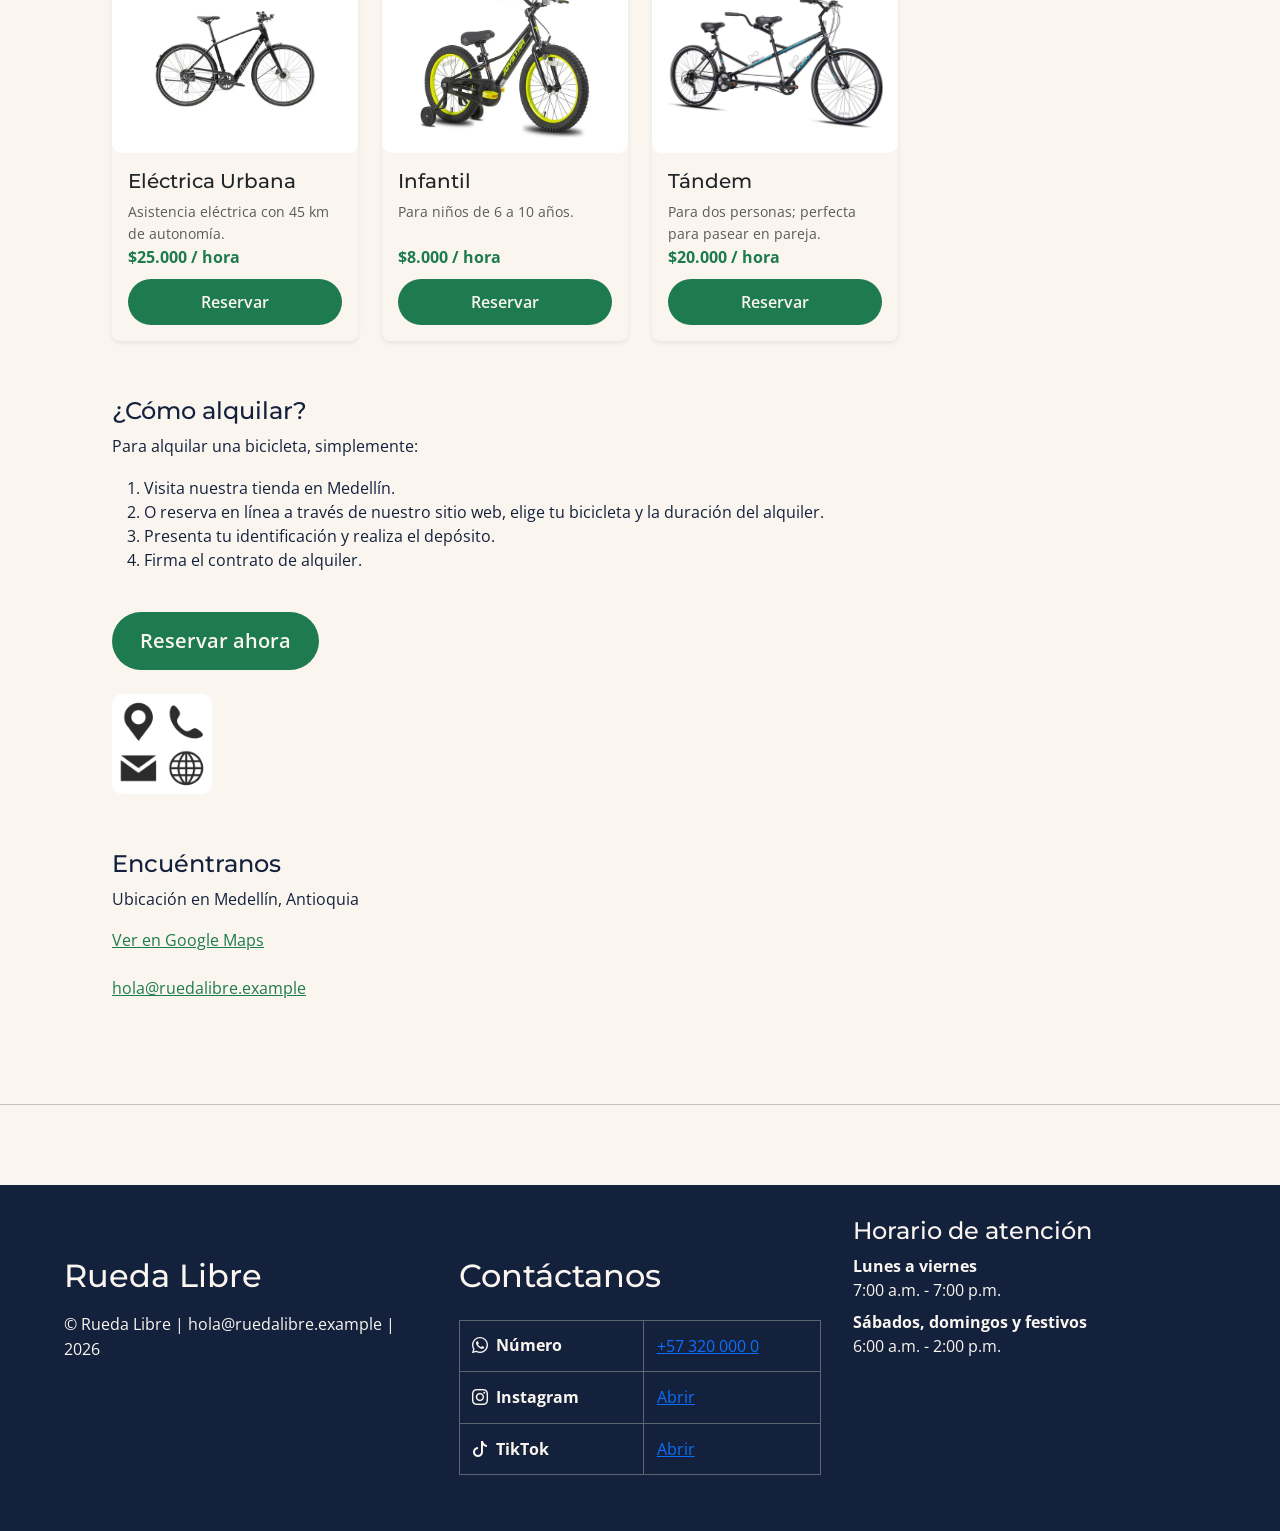
==== commit 6d5231e7: "arreglo carpeta doble" ====
--- a/index.html
+++ b/index.html
@@ -5,34 +5,63 @@
     <meta charset="UTF-8" />
     <meta name="viewport" content="width=device-width, initial-scale=1.0" />
     <title>Rueda Libre | Alquiler de bicicletas en Medellín</title>
-    
-    <!-- Enlaces a las fuentes de Google Fonts (Montserrat para títulos y Open Sans para texto) -->
+
+    <!-- Enlaces a las fuentes de Google Fonts (Montserrat y Open Sans) -->
     <link rel="preconnect" href="https://fonts.googleapis.com" />
     <link rel="preconnect" href="https://fonts.gstatic.com" crossorigin />
     <link href="https://fonts.googleapis.com/css2?family=Montserrat:wght@400;700&family=Open+Sans:wght@400;600&display=swap" rel="stylesheet" />
-    
-    <!-- Enlace a tu única hoja de estilos propia -->
+
+    <!-- Bootstrap 5.3 CSS por CDN (Base de componentes y grillas) -->
+    <link href="https://cdn.jsdelivr.net/npm/bootstrap@5.3.3/dist/css/bootstrap.min.css" rel="stylesheet" integrity="sha384-QWTKZyjpPEjISv5WaRU9OFeRpok6YctnYmDr5pNlyT2bRjXh0JMhjY6hW+ALEwIH" crossorigin="anonymous">
+<!-- Bootstrap Icons CDN -->
+<link rel="stylesheet" href="https://cdn.jsdelivr.net/npm/bootstrap-icons@1.11.3/font/bootstrap-icons.min.css">
+   
+
+<!-- Tu CSS propio (Conserva la identidad visual, colores y variables) -->
     <link rel="stylesheet" href="css/styles.css" />
   </head>
-
+  
   <body>
     <!-- Botón flotante de WhatsApp situado de manera fija en la esquina inferior derecha -->
-    <a href="https://wa.me/573000000000" class="whatsapp" target="_blank">WhatsApp</a> 
-
-    <!-- Cabecera principal del sitio web con Flexbox -->
-    <header id="cabecera">
-      <h1>Rueda Libre</h1>
-      <nav>
-        <!-- Menú de navegación principal entre páginas -->
-        <ul id="menu">
-          <!-- La clase 'activo' marca visualmente la página en la que nos encontramos -->
-          <li><a href="index.html" class="activo">Inicio</a></li>
-          <li><a href="paginas/tarifas.html">Tarifas y rutas</a></li>
-          <li><a href="paginas/reservas.html">Reservas</a></li>
+    <a href="https://wa.me/573000000000" class="whatsapp" target="_blank"> WhatsApp</a>
+    
+
+
+
+
+
+    <!-- CABECERA: Navbar responsiva de Bootstrap  -->
+
+<header id="cabecera" class="p-0">
+  <nav class="navbar navbar-expand-lg px-4 py-3 w-100" style="background-color: var(--azul-noche);">
+    <div class="container-fluid p-0">
+      
+      <!-- Logo en Naranja Pedal -->
+      <a class="navbar-brand fw-bold fs-2 m-0 p-0" href="index.html" style="color: var(--naranja-pedal); font-family: var(--fuentes-titulos);">Rueda Libre</a>
+
+      <!-- Botón Hamburguesa blanco/claro para celulares -->
+      <button class="navbar-toggler border-0 text-white" type="button" data-bs-toggle="collapse" data-bs-target="#navbarNav" aria-controls="navbarNav" aria-expanded="false" aria-label="Toggle navigation" style="filter: invert(1);">
+        <span class="navbar-toggler-icon"></span>
+      </button>
+
+      <!-- Menú colapsable desplegado a la derecha en escritorio -->
+      <div class="collapse navbar-collapse justify-content-end" id="navbarNav">
+        <ul id="menu" class="navbar-nav align-items-lg-center gap-lg-4 gap-2 mt-3 mt-lg-0">
+          <li class="nav-item">
+            <a class="nav-link active fw-bold p-0" aria-current="page" href="index.html" style="color: var(--verde-ruta) !important;">Inicio</a>
+          </li>
+          <li class="nav-item">
+            <a class="nav-link fw-bold p-0" href="paginas/tarifas.html" style="color: var(--gris-asfalto) !important;">Tarifas y rutas</a>
+          </li>
+          <li class="nav-item">
+            <a class="nav-link fw-bold p-0" href="paginas/reservas.html" style="color: var(--gris-asfalto) !important;">Reservas</a>
+          </li>
         </ul>
-      </nav>
-    </header>
-
+      </div>
+
+    </div>
+  </nav>
+</header>
     <!-- Contenido principal de la página de inicio -->
     <main>
       
@@ -41,13 +70,30 @@
         <div class="portada-texto">
           <h2>Rueda Libre en Medellín</h2>
           <p>Alquiler de bicicletas y recorridos guiados por toda la ciudad de forma sostenible.</p>
-          <a href="#encuentranos" class="btn-reserva">Encuéntranos</a>
+          <div class="d-flex flex-wrap gap-3 align-items-center">
+            <a href="#encuentranos" class="btn btn-rueda btn-lg">Encuéntranos</a>
+            <a href="https://wa.me/573000000000" class="btn btn-pedal btn-lg" target="_blank">Reserva por WhatsApp</a>
+          </div>
         </div>
         <div class="portada-imagen">
           <img src="./img/images.jpeg" alt="Portada de Rueda Libre" width="400" />
         </div>
       </section>
 
+      <section class="container">
+        <div class="cta-panel d-flex flex-column flex-md-row align-items-md-center justify-content-between gap-3">
+          <div>
+            <span class="badge-brand"><i class="bi bi-stars" aria-hidden="true"></i> Semana eco activa</span>
+            <h3 class="mt-3 mb-1">¡Descuento del 20% en rutas guiadas!</h3>
+            <p class="mb-0">Reserva antes del viernes y disfruta del recorrido más completo de la semana.</p>
+          </div>
+          <a href="paginas/reservas.html" class="btn btn-pedal">Reservar ahora</a>
+        </div>
+      </section>
+
+
+
+      
       <!-- SECCIÓN 2: ¿Quiénes somos? -->
       <section>
         <h2>¿Quiénes somos?</h2>
@@ -60,6 +106,32 @@
         <img src="./img/bicicleta.jpg" alt="Bicicletas de Rueda Libre" width="400">
       </section>
 
+      <section class="container py-2">
+        <div class="row g-4">
+          <div class="col-12 col-md-4">
+            <div class="benefit-card">
+              <i class="bi bi-bicycle" aria-hidden="true"></i>
+              <h3 class="h5 mb-2">Bicicletas listas</h3>
+              <p class="mb-0">Todo preparado para salir a pedalear sin complicaciones.</p>
+            </div>
+          </div>
+          <div class="col-12 col-md-4">
+            <div class="benefit-card">
+              <i class="bi bi-shield-check" aria-hidden="true"></i>
+              <h3 class="h5 mb-2">Seguridad incluida</h3>
+              <p class="mb-0">Casco, candado y asistencia antes de cada retiro.</p>
+            </div>
+          </div>
+          <div class="col-12 col-md-4">
+            <div class="benefit-card">
+              <i class="bi bi-geo-alt" aria-hidden="true"></i>
+              <h3 class="h5 mb-2">Rutas por la ciudad</h3>
+              <p class="mb-0">Descubre recorridos cómodos y seguros en Medellín.</p>
+            </div>
+          </div>
+        </div>
+      </section>
+
       <!-- SECCIÓN 3: Nuestros Servicios Principales -->
       <section id="inicio">
         <h2>Nuestros Servicios</h2>
@@ -76,7 +148,7 @@
           <article class="servicio">
             <img src="img/ciclista.jpg" alt="Recorridos" width="400">
             <h3>Recorridos guiados</h3>
-            <p>Conoce la ciudad. <a href="paginas/tarifas.html">Ver tarifas</a></p>
+            <p>Conoce la ciudad. <a href="paginas/tarifas.html" class="link-success fw-bold">Ver tarifas</a></p>
           </article>
 
           <article class="servicio">
@@ -87,81 +159,189 @@
         </div>
       </section>
 
-      <!-- SECCIÓN 4: Nuestra Flota (Las 7 tarjetas completas) -->
-      <section>
-        <h2>Nuestra Flota</h2>
-        <p>Conoce los modelos disponibles para alquilar y recorrer Medellín a tu ritmo:</p>
-
-        <!-- Contenedor flexible para ordenar las tarjetas de la flota -->
-        <div class="servicios-principales">
+
+
+
+
+      
+    <!-- CARRUSEL DE PROMOCIONES CON IMÁGENES (Instrucción 3 corregida) -->
+      <section class="container my-5">
+        <h2 class="text-center mb-4 fw-bold text-dark">Promociones del Mes</h2>
+        
+        <div id="carouselPromociones" class="carousel slide shadow rounded-4 overflow-hidden" data-bs-ride="carousel">
+          <div class="carousel-inner">
+            
+            <!-- Promoción 1: Martes 2x1 -->
+            <div class="carousel-item active" data-bs-interval="4000">
+              <img src="img/Paseo en bicicleta por la ciudad.png" class="d-block w-100" alt="Promoción Martes 2x1 en bicicletas urbanas" style="height: 350px; object-fit: cover; object-position: center 30%;">
+              <div class="carousel-caption d-none d-md-block bg-dark bg-opacity-50 rounded p-3">
+                <h3 class="fw-bold fs-3 text-white">Martes 2x1 en bicicletas urbanas</h3>
+                <p class="fs-6 mb-0 text-white">¡Ven con un acompañante y paga una sola tarifa todos los martes!</p>
+              </div>
+            </div>
+
+            <!-- Promoción 2: 20% en eléctricas -->
+            <div class="carousel-item" data-bs-interval="4000">
+              <img src="img/bicicarrusel.jpg" class="d-block w-100" alt="Promoción 20 por ciento de descuento en bicicletas eléctricas de lunes a jueves" style="height: 350px; object-fit: cover; object-position: center 40%;">
+              <div class="carousel-caption d-none d-md-block bg-dark bg-opacity-50 rounded p-3">
+                <h3 class="fw-bold fs-3" style="color: var(--naranja-pedal);">20 % de descuento en eléctricas</h3>
+                <p class="fs-6 mb-0 text-white">De lunes a jueves aprovecha tarifa reducida en todas nuestras bicis eléctricas.</p>
+              </div>
+            </div>
+
+            <!-- Promoción 3: Cumpleaños -->
+            <div class="carousel-item" data-bs-interval="4000">
+              <img src="img/cumple.webp" class="d-block w-100" alt="Promoción recorrido guiado gratis si estás de cumpleaños" style="height: 350px; object-fit: cover; object-position: center 30%;">
+              <div class="carousel-caption d-none d-md-block bg-dark bg-opacity-50 rounded p-3">
+                <h3 class="fw-bold fs-3 text-white">¡Si cumples años, tu recorrido guiado es gratis!</h3>
+                <p class="fs-6 mb-0 text-white">Presenta tu documento de identidad en tienda el día de tu cumpleaños.</p>
+              </div>
+            </div>
+
+          </div>
+
+          <!-- Controles con etiquetas de accesibilidad (Instrucción 4) -->
+          <button class="carousel-control-prev" type="button" data-bs-target="#carouselPromociones" data-bs-slide="prev">
+            <span class="carousel-control-prev-icon" aria-hidden="true"></span>
+            <span class="visually-hidden">Anterior</span>
+          </button>
+          <button class="carousel-control-next" type="button" data-bs-target="#carouselPromociones" data-bs-slide="next">
+            <span class="carousel-control-next-icon" aria-hidden="true"></span>
+            <span class="visually-hidden">Siguiente</span>
+          </button>
+        </div>
+      </section>
+
+      <!-- SECCIÓN 4: Nuestra Flota -->
+      <section class="mb-5">
+        <h2 class="mb-4 text-center fw-bold text-dark">Nuestra Flota</h2>
+        
+        <!-- Sistema de grillas con gutters -->
+        <div class="row g-4">
           
-          <!-- Tarjeta 1 -->
-          <article class="servicio">
-            <img src="img/urbanaclasica.jpg" alt="Urbana Clásica">
-            <h3>Urbana Clásica</h3>
-            <p>Cómoda y liviana para las ciclorrutas.</p>
-            <p class="precio">$10.000 / hora</p>
-            <a href="paginas/reservas.html" class="btn">Reservar</a>
-          </article>
-
-          <!-- Tarjeta 2 -->
-          <article class="servicio">
-            <img src="img/urbanaplegable.jpg" alt="Urbana Plegable">
-            <h3>Urbana Plegable</h3>
-            <p>Se dobla en segundos; ideal para combinar con el metro.</p>
-            <p class="precio">$12.000 / hora</p>
-            <a href="paginas/reservas.html" class="btn">Reservar</a>
-          </article>
-
-          <!-- Tarjeta 3 -->
-          <article class="servicio">
-            <img src="img/montañatrail.webp" alt="Montaña Trail">
-            <h3>Montaña Trail</h3>
-            <p>Suspensión delantera y 21 cambios para las subidas.</p>
-            <p class="precio">$15.000 / hora</p>
-            <a href="paginas/reservas.html" class="btn">Reservar</a>
-          </article>
-
-          <!-- Tarjeta 4 -->
-          <article class="servicio">
-            <img src="img/bicicletagravel.jpg" alt="Gravel Aventura">
-            <h3>Gravel Aventura</h3>
-            <p>Para rutas mixtas de asfalto y destapado.</p>
-            <p class="precio">$18.000 / hora</p>
-            <a href="paginas/reservas.html" class="btn">Reservar</a>
-          </article>
-
-          <!-- Tarjeta 5 -->
-          <article class="servicio">
-            <img src="img/electricaurbana.webp" alt="Eléctrica Urbana">
-            <h3>Eléctrica Urbana</h3>
-            <p>Asistencia eléctrica con 45 km de autonomía.</p>
-            <p class="precio">$25.000 / hora</p>
-            <a href="paginas/reservas.html" class="btn">Reservar</a>
-          </article>
-
-          <!-- Tarjeta 6 -->
-          <article class="servicio">
-            <img src="img/infantil.webp" alt="Infantil">
-            <h3>Infantil</h3>
-            <p>Para niños de 6 a 10 años.</p>
-            <p class="precio">$8.000 / hora</p>
-            <a href="paginas/reservas.html" class="btn">Reservar</a>
-          </article>
-
-          <!-- Tarjeta 7 -->
-          <article class="servicio">
-            <img src="img/tandem.jpg" alt="Tándem">
-            <h3>Tándem</h3>
-            <p>Para dos personas; perfecta para pasear en pareja.</p>
-            <p class="precio">$20.000 / hora</p>
-            <a href="paginas/reservas.html" class="btn">Reservar</a>
-          </article>
-
-        </div>
-      </section>
-
-      <!-- SECCIÓN 5: ¿Cómo alquilar? (Pasos y guía rápida) -->
+          <!-- Tarjeta 1: Urbana Clásica -->
+          <div class="col-12 col-sm-6 col-lg-4 col-xl-3">
+            <div class="card h-100 shadow-sm border-0">
+              <img src="img/urbanaclasica.jpg" class="card-img-top bg-white p-2" alt="Urbana Clásica" style="height: 180px; object-fit: contain;">
+              <div class="card-body d-flex flex-column justify-content-between">
+                <div>
+                  <h3 class="card-title h5 text-dark">Urbana Clásica</h3>
+                  <p class="card-text text-muted small">Cómoda y liviana para las ciclorrutas.</p>
+                </div>
+                <div>
+                  <p class="fw-bold text-success mb-2">$10.000 / hora</p>
+                  <a href="paginas/reservas.html" class="btn btn-success w-100">Reservar</a>
+                </div>
+              </div>
+            </div>
+          </div>
+
+          <!-- Tarjeta 2: Urbana Plegable -->
+          <div class="col-12 col-sm-6 col-lg-4 col-xl-3">
+            <div class="card h-100 shadow-sm border-0">
+              <img src="img/urbanaplegable.jpg" class="card-img-top bg-white p-2" alt="Urbana Plegable" style="height: 180px; object-fit: contain;">
+              <div class="card-body d-flex flex-column justify-content-between">
+                <div>
+                  <h3 class="card-title h5 text-dark">Urbana Plegable</h3>
+                  <p class="card-text text-muted small">Se dobla en segundos; ideal para combinar con el metro.</p>
+                </div>
+                <div>
+                  <p class="fw-bold text-success mb-2">$12.000 / hora</p>
+                  <a href="paginas/reservas.html" class="btn btn-success w-100">Reservar</a>
+                </div>
+              </div>
+            </div>
+          </div>
+
+          <!-- Tarjeta 3: Montaña Trail -->
+          <div class="col-12 col-sm-6 col-lg-4 col-xl-3">
+            <div class="card h-100 shadow-sm border-0">
+              <img src="img/montañatrail.webp" class="card-img-top bg-white p-2" alt="Montaña Trail" style="height: 180px; object-fit: contain;">
+              <div class="card-body d-flex flex-column justify-content-between">
+                <div>
+                  <h3 class="card-title h5 text-dark">Montaña Trail</h3>
+                  <p class="card-text text-muted small">Suspensión delantera y 21 cambios para las subidas.</p>
+                </div>
+                <div>
+                  <p class="fw-bold text-success mb-2">$15.000 / hora</p>
+                  <a href="paginas/reservas.html" class="btn btn-success w-100">Reservar</a>
+                </div>
+              </div>
+            </div>
+          </div>
+
+          <!-- Tarjeta 4: Gravel Aventura -->
+          <div class="col-12 col-sm-6 col-lg-4 col-xl-3">
+            <div class="card h-100 shadow-sm border-0">
+              <img src="img/bicicletagravel.jpg" class="card-img-top bg-white p-2" alt="Gravel Aventura" style="height: 180px; object-fit: contain;">
+              <div class="card-body d-flex flex-column justify-content-between">
+                <div>
+                  <h3 class="card-title h5 text-dark">Gravel Aventura</h3>
+                  <p class="card-text text-muted small">Para rutas mixtas de asfalto y destapado.</p>
+                </div>
+                <div>
+                  <p class="fw-bold text-success mb-2">$18.000 / hora</p>
+                  <a href="paginas/reservas.html" class="btn btn-success w-100">Reservar</a>
+                </div>
+              </div>
+            </div>
+          </div>
+
+          <!-- Tarjeta 5: Eléctrica Urbana -->
+          <div class="col-12 col-sm-6 col-lg-4 col-xl-3">
+            <div class="card h-100 shadow-sm border-0">
+              <img src="img/electricaurbana.webp" class="card-img-top bg-white p-2" alt="Eléctrica Urbana" style="height: 180px; object-fit: contain;">
+              <div class="card-body d-flex flex-column justify-content-between">
+                <div>
+                  <h3 class="card-title h5 text-dark">Eléctrica Urbana</h3>
+                  <p class="card-text text-muted small">Asistencia eléctrica con 45 km de autonomía.</p>
+                </div>
+                <div>
+                  <p class="fw-bold text-success mb-2">$25.000 / hora</p>
+                  <a href="paginas/reservas.html" class="btn btn-success w-100">Reservar</a>
+                </div>
+              </div>
+            </div>
+          </div>
+
+          <!-- Tarjeta 6: Infantil -->
+          <div class="col-12 col-sm-6 col-lg-4 col-xl-3">
+            <div class="card h-100 shadow-sm border-0">
+              <img src="img/infantil.webp" class="card-img-top bg-white p-2" alt="Infantil" style="height: 180px; object-fit: contain;">
+              <div class="card-body d-flex flex-column justify-content-between">
+                <div>
+                  <h3 class="card-title h5 text-dark">Infantil</h3>
+                  <p class="card-text text-muted small">Para niños de 6 a 10 años.</p>
+                </div>
+                <div>
+                  <p class="fw-bold text-success mb-2">$8.000 / hora</p>
+                  <a href="paginas/reservas.html" class="btn btn-success w-100">Reservar</a>
+                </div>
+              </div>
+            </div>
+          </div>
+
+          <!-- Tarjeta 7: Tándem -->
+          <div class="col-12 col-sm-6 col-lg-4 col-xl-3">
+            <div class="card h-100 shadow-sm border-0">
+              <img src="img/tandem.jpg" class="card-img-top bg-white p-2" alt="Tándem" style="height: 180px; object-fit: contain;">
+              <div class="card-body d-flex flex-column justify-content-between">
+                <div>
+                  <h3 class="card-title h5 text-dark">Tándem</h3>
+                  <p class="card-text text-muted small">Para dos personas; perfecta para pasear en pareja.</p>
+                </div>
+                <div>
+                  <p class="fw-bold text-success mb-2">$20.000 / hora</p>
+                  <a href="paginas/reservas.html" class="btn btn-success w-100">Reservar</a>
+                </div>
+              </div>
+            </div>
+          </div>
+
+        </div>
+      </section>
+
+      <!-- SECCIÓN 5: ¿Cómo alquilar? -->
       <section>
         <h3>¿Cómo alquilar?</h3>
         <p>Para alquilar una bicicleta, simplemente:</p>
@@ -172,24 +352,24 @@
           <li>Firma el contrato de alquiler.</li>
         </ol>
         <br />
-        <a href="paginas/reservas.html" class="btn-reserva">Reservar ahora</a>
+        <a href="paginas/reservas.html" class="btn btn-success btn-lg">Reservar ahora</a>
         <br /><br />
         <img src="./img/encuentra.jpg" alt="Tienda Rueda Libre" width="100" />
       </section>
 
-      <!-- SECCIÓN 6: Encuéntranos (Ubicación y contacto) -->
+      <!-- SECCIÓN 6: Encuéntranos -->
       <section id="encuentranos">
         <h3>Encuéntranos</h3>
         <p>Ubicación en Medellín, Antioquia</p>
-        <a href="https://maps.google.com/?q=Antioquia,Medellín" target="_blank">Ver en Google Maps</a>
+        <a href="https://maps.google.com/?q=Antioquia,Medellín" target="_blank" class="link-success">Ver en Google Maps</a>
         <br /><br />
-        <a href="mailto:hola@ruedalibre.example">hola@ruedalibre.example</a>
+        <a href="mailto:hola@ruedalibre.example" class="link-success">hola@ruedalibre.example</a>
       </section>
     </main>
 
     <hr>
     
-    <!-- Pie de página (Footer) unificado del sitio -->
+    <!-- Pie de página (Footer) -->
     <footer id="pie">
       <div>
         <h2>Rueda Libre</h2>
@@ -201,15 +381,15 @@
         <table>
           <tbody>
             <tr>
-              <th>Número</th>
+              <th><i class="bi bi-whatsapp me-2" aria-hidden="true"></i>Número</th>
               <td><a href="https://wa.me/57300000000">+57 320 000 0</a></td>
             </tr>
             <tr>
-              <th>Instagram</th>
+              <th><i class="bi bi-instagram me-2" aria-hidden="true"></i>Instagram</th>
               <td><a href="https://instagram.com" target="_blank">Abrir</a></td>
             </tr>
             <tr>
-              <th>TikTok</th>
+              <th><i class="bi bi-tiktok me-2" aria-hidden="true"></i>TikTok</th>
               <td><a href="https://tiktok.com" target="_blank">Abrir</a></td>
             </tr>
           </tbody>
@@ -228,5 +408,8 @@
         </aside>
       </div>
     </footer>
+
+    <!-- Bootstrap JS Bundle (Instrucción 2: Se carga una sola vez antes de cerrar el body) -->
+    <script src="https://cdn.jsdelivr.net/npm/bootstrap@5.3.3/dist/js/bootstrap.bundle.min.js" integrity="sha384-YvpcrYf0tY3lHB60NNkmXc5s9fDVZLESaAA55NDzOxhy9GkcIdslK1eN7N6jIeHz" crossorigin="anonymous"></script>
   </body>
 </html>
--- a/css/styles.css
+++ b/css/styles.css
@@ -1,183 +1,277 @@
 /* =========================================
-   1. CONFIGURACIÓN GLOBAL Y VARIABLES (:root)
-   ========================================= */
-
-/* El selector :root representa la raíz del documento HTML (la etiqueta <html>). 
-   Aquí guardamos "variables personalizadas" (custom properties) con colores y 
-   medidas que reutilizaremos en todo el sitio web para mantener un diseño coherente. */
+   1. CONFIGURACIÓN GLOBAL Y VARIABLES
+   ========================================= */
+
 :root {
-  --verde-ruta: #1e7a4f;      /* Color principal ecológico de la marca */
-  --naranja-pedal: #f39a2b;   /* Color de acento para llamadas a la acción o contrastes */
-  --azul-noche: #14213d;      /* Color oscuro profundo para textos principales y cabeceras */
-  --crema: #faf6ef;           /* Color de fondo cálido y suave */
-  --gris-asfalto: #5b6470;    /* Color neutro para bordes y textos secundarios */
-
-  --fuentes-titulos: "Montserrat", sans-serif; /* Tipografía moderna para títulos */
-  --fuentes-texto: "Open Sans", sans-serif;     /* Tipografía limpia y legible para párrafos */
-
-  --espacios-sm: 0.5rem;      /* Variable de espacio pequeño (8px aprox) */
-  --espacios-md: 1rem;        /* Variable de espacio mediano (16px aprox) */
-  --espacios-lg: 3rem;        /* Variable de espacio grande (48px aprox) */
-}
-
-/* El selector universal (*) aplica estos estilos a TODOS los elementos de la página. 
-   'box-sizing: border-box' es vital: hace que los bordes y el relleno (padding) 
-   se incluyan dentro del ancho y alto total de la caja, evitando que se descuadren. */
+  --verde-ruta: #1e7a4f;
+  --verde-ruta-rgb: 30, 122, 79;
+  --naranja-pedal: #f39a2b;
+  --naranja-pedal-rgb: 243, 154, 43;
+  --azul-noche: #14213d;
+  --azul-noche-rgb: 20, 33, 61;
+  --crema: #faf6ef;
+  --gris-asfalto: #5b6470;
+  --blanco: #ffffff;
+
+  --fuentes-titulos: "Montserrat", sans-serif;
+  --fuentes-texto: "Open Sans", sans-serif;
+
+  --espacios-sm: 0.5rem;
+  --espacios-md: 1rem;
+  --espacios-lg: 3rem;
+
+  --bs-body-bg: var(--crema);
+  --bs-body-font-family: var(--fuentes-texto);
+  --bs-body-color: var(--azul-noche);
+  --bs-primary: var(--verde-ruta);
+  --bs-primary-rgb: var(--verde-ruta-rgb);
+  --bs-success: var(--verde-ruta);
+  --bs-success-rgb: var(--verde-ruta-rgb);
+  --bs-link-color: var(--verde-ruta);
+  --bs-link-hover-color: var(--naranja-pedal);
+  --bs-border-radius: 0.5rem;
+  --bs-border-radius-lg: 1rem;
+}
+
 *,
 *::before,
 *::after {
   box-sizing: border-box;
 }
 
-/* Estilos base que afectan a toda la estructura de la página (body) */
 body {
-  background-color: var(--crema);     /* Aplica el color de fondo crema definido arriba */
-  color: var(--azul-noche);          /* Establece el color por defecto para las letras */
-  font-family: var(--fuentes-texto); /* Define la tipografía general de lectura */
-  margin: 0;                         /* Elimina el margen exterior que los navegadores traen por defecto */
-  padding: 0;                        /* Elimina el relleno por defecto del navegador */
-  display: flex;                     /* Convierte el body en un contenedor flexible (Flexbox) */
-  flex-direction: column;            /* Organiza los elementos principales de arriba hacia abajo (en columna) */
-  min-height: 100vh;                 /* Fuerza a que el body ocupe como mínimo el 100% de la altura visible de la pantalla */
-}
-
-/* Tipografías y tamaños predeterminados para los títulos */
-h1, h2, h3 {
-  font-family: var(--fuentes-titulos); /* Aplica Montserrat a todos los encabezados */
-}
-
-h1 { font-size: 2.5rem; }              /* Tamaño grande para el título principal */
-h2 { 
-  font-size: 2rem; 
-  margin-top: 2.5rem;                  /* Espacio superior para separar de la sección anterior */
-  margin-bottom: 1rem;                 /* Espacio inferior para separar del contenido de abajo */
-}
-h3 { font-size: 1.5rem; }
-
-/* Estilo general para los párrafos de texto */
+  margin: 0;
+  padding: 0;
+  background-color: var(--crema);
+  color: var(--azul-noche);
+  font-family: var(--fuentes-texto);
+  display: flex;
+  flex-direction: column;
+  min-height: 100vh;
+}
+
+h1,
+h2,
+h3,
+h4,
+h5,
+h6 {
+  font-family: var(--fuentes-titulos);
+}
+
+h1 {
+  font-size: 2.5rem;
+  font-weight: 700;
+}
+
+h2 {
+  font-size: 2rem;
+  margin: 2.5rem 0 1rem;
+}
+
+h3 {
+  font-size: 1.5rem;
+}
+
 p {
   font-size: 1rem;
-  line-height: 1.6;                    /* Altura de línea para mejorar la legibilidad y que no se amontone el texto */
-}
-
-/* Propiedades globales para todas las imágenes */
+  line-height: 1.6;
+}
+
 img {
-  max-width: 100%;                     /* Impide que la imagen se desborde de su contenedor padre */
-  border-radius: 10px;                 /* Redondea las esquinas de todas las imágenes */
-  display: block;                      /* Convierte la imagen en bloque para evitar espacios fantasma abajo */
-}
-
-/* Configuración de la caja principal de contenido (main) */
+  max-width: 100%;
+  border-radius: 10px;
+  display: block;
+}
+
 main {
-  max-width: 75rem;                    /* Limita el ancho máximo para que en pantallas gigantes no se estire de más */
-  width: 90%;                          /* En pantallas pequeñas ocupa el 90% dejando un 10% de margen lateral */
-  margin: 2rem auto;                   /* Centra la etiqueta main horizontalmente ('auto') y da espacio arriba/abajo */
-  padding-left: var(--espacios-lg);    /* Relleno interior izquierdo utilizando la variable */
-  padding-right: var(--espacios-lg);   /* Relleno interior derecho */
-  flex: 1;                             /* Hace que el main crezca y empuje el footer siempre hacia el fondo de la pantalla */
-}
-
-/* Separación vertical estándar entre cada sección de la página */
+  max-width: 75rem;
+  width: 90%;
+  margin: 2rem auto;
+  padding-left: var(--espacios-lg);
+  padding-right: var(--espacios-lg);
+  flex: 1;
+}
+
 section {
-  margin-top: 3.5rem;
-  margin-bottom: 3.5rem;
-}
-
-
-/* =========================================
-   2. ENCABEZADO Y NAVEGACIÓN (Flexbox)
-   ========================================= */
-
-/* Estilo para la barra de navegación superior (header o #cabecera) */
+  margin: 3.5rem 0;
+}
+
+.btn-primary,
+.btn-success,
+.btn-rueda {
+  background-color: var(--verde-ruta);
+  border-color: var(--verde-ruta);
+  color: var(--blanco);
+}
+
+.btn-primary:hover,
+.btn-success:hover,
+.btn-rueda:hover,
+.btn-primary:focus,
+.btn-success:focus,
+.btn-rueda:focus {
+  background-color: var(--naranja-pedal);
+  border-color: var(--naranja-pedal);
+  color: var(--azul-noche);
+}
+
+.btn-pedal {
+  background-color: var(--naranja-pedal);
+  border-color: var(--naranja-pedal);
+  color: var(--azul-noche);
+  font-weight: 700;
+}
+
+.btn-pedal:hover,
+.btn-pedal:focus {
+  background-color: var(--naranja-pedal);
+  border-color: var(--naranja-pedal);
+  color: var(--azul-noche);
+}
+
+.benefit-card,
+.card-brand,
+.cta-panel {
+  background: var(--blanco);
+  border: 1px solid rgba(var(--azul-noche-rgb), 0.08);
+  border-radius: 1rem;
+  box-shadow: 0 0.5rem 1rem rgba(20, 33, 61, 0.05);
+}
+
+.benefit-card {
+  padding: 1.25rem;
+  height: 100%;
+}
+
+.benefit-card i {
+  font-size: 1.6rem;
+  color: var(--verde-ruta);
+  margin-bottom: 0.75rem;
+}
+
+.card-brand {
+  padding: 1.25rem;
+}
+
+.cta-panel {
+  background: linear-gradient(135deg, rgba(var(--verde-ruta-rgb), 0.12), rgba(var(--naranja-pedal-rgb), 0.18));
+  padding: 2rem;
+}
+
+.badge-brand {
+  display: inline-flex;
+  align-items: center;
+  gap: 0.5rem;
+  background: rgba(var(--verde-ruta-rgb), 0.12);
+  color: var(--verde-ruta);
+  border-radius: 999px;
+  padding: 0.45rem 0.85rem;
+  font-weight: 700;
+}
+
+
+/* =========================================
+   2. ENCABEZADO Y NAVEGACIÓN
+   ========================================= */
+
 header,
 #cabecera {
-  background-color: var(--azul-noche); /* Fondo azul oscuro corporativo */
-  color: var(--crema);                 /* Color de texto claro */
-  padding: var(--espacios-md) var(--espacios-lg); /* Espaciado interno superior/inferior y lateral */
-  display: flex;                       /* Activa Flexbox para acomodar sus elementos internos */
-  flex-direction: column;              /* En celulares, coloca el título y el menú en columna (uno debajo de otro) */
-  align-items: center;                 /* Centra horizontalmente los elementos dentro del header */
-  text-align: center;                  /* Centra el texto */
-  gap: 1rem;                           /* Espacio de separación automático entre el título y el menú */
-  width: 100%;                         /* Ocupa todo el ancho de la pantalla */
-}
-
-/* Estilo específico para el título principal dentro del encabezado */
+  background-color: var(--azul-noche);
+  color: var(--crema);
+  padding: var(--espacios-md) var(--espacios-lg);
+  display: flex;
+  flex-direction: column;
+  align-items: center;
+  text-align: center;
+  gap: 1rem;
+  width: 100%;
+}
+
 header h1 {
-  margin: 0;                           /* Elimina los márgenes predeterminados del h1 */
-  color: var(--naranja-pedal);         /* Pinta el título con el color naranja de acento */
-}
-
-/* Estilo para la lista desordenada que conforma el menú de navegación */
+  margin: 0;
+  color: var(--naranja-pedal);
+}
+
 #menu {
-  display: flex;                       /* Convierte la lista en un contenedor flexible */
-  flex-direction: column;              /* En móvil, los enlaces del menú van apilados verticalmente */
-  list-style: none;                    /* Elimina los puntos o viñetas típicas de las listas */
-  gap: 0.8rem;                         /* Espacio entre cada opción del menú */
+  display: flex;
+  flex-direction: column;
+  list-style: none;
+  gap: 0.8rem;
   margin: 0;
   padding: 0;
   align-items: center;
 }
 
-/* Estilo para los enlaces de texto dentro del menú */
 #menu a {
-  color: var(--gris-asfalto);          /* Color gris para las opciones inactivas */
-  text-decoration: none;               /* Quita la línea subrayada por defecto de los enlaces */
-  font-weight: bold;                   /* Pone el texto en negrita */
-  padding: 0.5rem 0.8rem;              /* Da área de clic cómoda alrededor de la palabra */
-}
-
-/* Estilo para el enlace que representa la página actual (clase .activo) */
+  color: var(--gris-asfalto);
+  text-decoration: none;
+  font-weight: bold;
+  padding: 0.5rem 0.8rem;
+}
+
 #menu a.activo {
-  color: var(--verde-ruta);            /* Destaca la opción activa con el verde corporativo */
+  color: var(--verde-ruta);
   font-weight: 600;
 }
 
-/* Efecto visual al pasar el cursor por encima de los enlaces del menú */
 #menu a:hover {
-  color: var(--naranja-pedal);         /* Cambia el color del texto a naranja */
-  text-decoration: underline;          /* Vuelve a subrayar sutilmente al pasar el mouse */
-}
-
-
-/* =========================================
-   3. SECCIONES, PORTADA Y TARJETAS (CSS Grid)
-   ========================================= */
-
-/* Contenedor de la sección de portada (Hero) en dispositivos móviles */
+  color: var(--naranja-pedal);
+  text-decoration: underline;
+}
+
+.whatsapp {
+  position: fixed;
+  bottom: 20px;
+  right: 20px;
+  display: inline-flex;
+  align-items: center;
+  justify-content: center;
+  gap: 0.5rem;
+  background-color: var(--verde-ruta);
+  color: var(--crema);
+  padding: 10px 15px;
+  border-radius: 50px;
+  text-decoration: none;
+  font-weight: bold;
+  z-index: 1000;
+  box-shadow: 0 4px 6px rgba(0, 0, 0, 0.2);
+}
+
+.whatsapp:hover {
+  background-color: var(--naranja-pedal);
+  color: var(--azul-noche);
+}
+
+.whatsapp i {
+  font-size: 1.1rem;
+  line-height: 1;
+}
+
+
+/* =========================================
+   3. SECCIONES, PORTADA Y TARJETAS
+   ========================================= */
+
 .portada-hero {
   display: flex;
-  flex-direction: column;              /* Apila el texto y la imagen verticalmente */
-  gap: 2rem;                           /* Espacio de separación entre el texto y la foto */
-  margin-top: 1.5rem;
-  margin-bottom: 3rem;
-  text-align: center;                  /* Centra el texto en celulares */
-}
-
-/* Centra el botón de la portada cuando está en versión móvil */
+  flex-direction: column;
+  gap: 2rem;
+  margin: 1.5rem 0 3rem;
+  text-align: center;
+}
+
 .portada-hero .btn-reserva {
   margin: 0 auto;
 }
 
-/* Contenedor en cuadrícula (Grid) para alinear las tarjetas de servicios y flota en móvil */
 .servicios-principales {
   display: grid;
-  grid-template-columns: 1fr;          /* Una sola columna fluida en celulares */
-  gap: 1.5rem;                         /* Espacio vertical entre cada tarjeta */
-}
-
-/* Estilo individual para las tarjetas de servicios */
-.servicio {
-  display: flex;
-  flex-direction: column;
-  justify-content: space-between;      /* Distribuye el contenido interno uniformemente */
-  padding: 1.5rem;                     /* Relleno interior de la tarjeta */
-  border: 3px solid var(--gris-asfalto); /* Marco exterior con el color gris asfalto */
-  border-radius: 12px;                 /* Bordes redondeados de la tarjeta */
-  background-color: var(--crema);      /* Fondo interior de la tarjeta */
-}
-
-/* Estilo individual para las tarjetas de rutas */
+  grid-template-columns: 1fr;
+  gap: 1.5rem;
+}
+
+.servicio,
 .tarjeta-ruta {
   display: flex;
   flex-direction: column;
@@ -188,9 +282,6 @@
   background-color: var(--crema);
 }
 
-/* CORRECCIÓN DE TAMAÑO DE IMÁGENES: 
-   Fuerza una altura idéntica de 180px para todas las imágenes de servicios y rutas, 
-   y 'object-fit: cover' recorta sutilmente los sobrantes para que ninguna se deforme. */
 .servicio img,
 .tarjeta-ruta img {
   width: 100%;
@@ -202,11 +293,10 @@
   margin-bottom: 1rem;
 }
 
-/* Estilo para resaltar los precios en las tarjetas */
 .precio {
   font-weight: bold;
-  color: var(--verde-ruta);            /* Color verde para el texto del precio */
-  margin: 0.5rem 0 1rem 0;
+  color: var(--verde-ruta);
+  margin: 0.5rem 0 1rem;
 }
 
 
@@ -214,26 +304,23 @@
    4. TABLAS
    ========================================= */
 
-/* Estructura general de las tablas de precios o información */
 table {
-  width: 100%;                         /* Ocupa todo el ancho disponible */
-  border-collapse: collapse;           /* Une los bordes dobles de las celdas en una sola línea limpia */
+  width: 100%;
+  border-collapse: collapse;
   margin: 1.5rem 0;
   font-size: 1rem;
 }
 
-/* Estilo para las celdas de encabezado (th) y datos (td) */
 table th,
 table td {
-  padding: 0.8rem;                     /* Espacio interno dentro de cada celda */
-  border: 1px solid var(--gris-asfalto); /* Borde individual para cada celda */
-  text-align: left;                    /* Alinea el texto a la izquierda */
-}
-
-/* Estilo exclusivo para la fila de cabecera de la tabla (thead) */
+  padding: 0.8rem;
+  border: 1px solid var(--gris-asfalto);
+  text-align: left;
+}
+
 table thead th {
-  background-color: var(--azul-noche); /* Fondo oscuro corporativo */
-  color: var(--crema);                 /* Texto claro */
+  background-color: var(--azul-noche);
+  color: var(--crema);
   font-weight: bold;
 }
 
@@ -242,110 +329,79 @@
    5. BOTONES Y COMPONENTES
    ========================================= */
 
-/* Estilo base compartido para los botones de reserva y clases .btn */
 .btn-reserva,
 .btn {
-  background-color: var(--verde-ruta); /* Fondo verde corporativo */
-  color: var(--crema);                 /* Texto claro */
-  padding: 0.7em 1.4em;                /* Relleno interior proporcional al tamaño de la letra */
-  border-radius: 999px;                /* Valor alto para redondear completamente los bordes tipo píldora */
-  text-decoration: none;               /* Quita el subrayado si es un enlace convertido en botón */
+  background-color: var(--verde-ruta);
+  color: var(--crema);
+  padding: 0.7em 1.4em;
+  border-radius: 999px;
+  text-decoration: none;
   font-weight: 600;
   display: inline-block;
   border: none;
-  cursor: pointer;                     /* Cambia el cursor a manito al pasar por encima */
+  cursor: pointer;
   text-align: center;
 }
 
-/* Efecto visual al pasar el cursor sobre los botones */
 .btn-reserva:hover,
 .btn:hover {
-  background-color: var(--naranja-pedal); /* Cambia el fondo a naranja al hacer hover */
-  color: var(--azul-noche);            /* Cambia el color del texto a azul oscuro para buen contraste */
-}
-
-
-/* =========================================
-   6. PIE DE PÁGINA (Footer) y BOTÓN FLOTANTE
-   ========================================= */
-
-/* Estilo para el contenedor del pie de página en móvil */
+  background-color: var(--naranja-pedal);
+  color: var(--azul-noche);
+}
+
+
+/* =========================================
+   6. PIE DE PÁGINA Y BOTÓN FLOTANTE
+   ========================================= */
+
 #pie {
   width: 100%;
-  background-color: var(--azul-noche); /* Fondo azul oscuro */
-  color: var(--crema);                 /* Texto claro */
-  padding: 2rem 4rem;                  /* Relleno interior generoso */
-  margin-top: 4rem;                    /* Separa el footer del contenido anterior */
-  display: flex;
-  flex-direction: column;              /* Apila las columnas del footer en dispositivos móviles */
-  gap: 1.5rem;                         /* Espacio entre los bloques del footer */
-}
-
-/* Estilo para el botón flotante de WhatsApp */
-.whatsapp {
-  position: fixed;                     /* Lo fija en la pantalla para que no se mueva al hacer scroll */
-  bottom: 20px;                        /* Distancia fija desde el borde inferior */
-  right: 20px;                         /* Distancia fija desde el borde derecho */
-  background-color: var(--verde-ruta); /* Fondo verde */
-  color: var(--crema);                 /* Texto claro */
-  padding: 10px 15px;
-  border-radius: 50px;                 /* Forma redondeada flotante */
-  text-decoration: none;
-  font-weight: bold;
-  z-index: 1000;                       /* Asegura que flote por encima de cualquier otro elemento de la página */
-  box-shadow: 0 4px 6px rgba(0, 0, 0, 0.2); /* Sombra suave para dar efecto de relieve */
-}
-
-
-/* =========================================
-   7. MEDIA QUERIES (Adaptación para Escritorio)
-   ========================================= */
-
-/* Esta regla '@media' se activa automáticamente cuando la pantalla tiene un ancho 
-   mínimo de 768px (tablets y computadoras). Aquí transformamos el diseño móvil 
-   en un diseño amplio y horizontal. */
+  background-color: var(--azul-noche);
+  color: var(--crema);
+  padding: 2rem 4rem;
+  margin-top: 4rem;
+  display: flex;
+  flex-direction: column;
+  gap: 1.5rem;
+}
+
+/* =========================================
+   7. MEDIA QUERIES
+   ========================================= */
+
 @media (min-width: 768px) {
-
-  /* Transforma la cabecera de columna a fila horizontal */
-  header, #cabecera {
-    flex-direction: row;               /* Coloca el título a la izquierda y el menú a la derecha */
-    justify-content: space-between;    /* Separa ambos extremos al máximo */
+  header,
+  #cabecera {
+    flex-direction: row;
+    justify-content: space-between;
     text-align: left;
     padding-left: 3rem;
     padding-right: 3rem;
   }
 
-  /* Pone los enlaces del menú en fila horizontal */
   #menu {
     flex-direction: row;
     gap: 1.5rem;
   }
 
-  /* Convierte la portada (Hero) en una cuadrícula (Grid) de 2 columnas iguales */
   .portada-hero {
     display: grid;
-    grid-template-columns: 1fr 1fr;    /* Dos columnas de igual proporción (texto izq, foto der) */
-    align-items: center;               /* Centra verticalmente los elementos de la cuadrícula */
+    grid-template-columns: 1fr 1fr;
+    align-items: center;
     gap: 3rem;
     text-align: left;
   }
 
   .portada-hero .btn-reserva {
-    margin: 0;                         /* Quita el centrado automático del botón en escritorio */
-  }
-
-  /* Organiza las tarjetas de servicios y flota en un máximo de 3 columnas en PC. 
-     Las tarjetas impares (como la tarjeta 7) bajan a la siguiente fila manteniendo 
-     exactamente el mismo tamaño sin estirarse a lo ancho de la pantalla. */
+    margin: 0;
+  }
+
   .servicios-principales {
     display: grid;
-    grid-template-columns: repeat(3, 1fr); /* Crea exactamente 3 columnas proporcionales */
-    gap: 2rem;                             /* Espaciado limpio horizontal y vertical */
-  }
-
-  /* CORRECCIÓN DEL PIE DE PÁGINA: 
-     Convierte el footer en una cuadrícula exacta de 3 columnas para PC 
-     (marca, contáctanos y horario de atención alineados horizontalmente). */
+    grid-template-columns: repeat(3, 1fr);
+    gap: 2rem;
+  }
+
   #pie {
     display: grid;
     grid-template-columns: repeat(3, 1fr);
@@ -353,4 +409,4 @@
     gap: 2rem;
     padding: 2rem 4rem;
   }
-}+}
